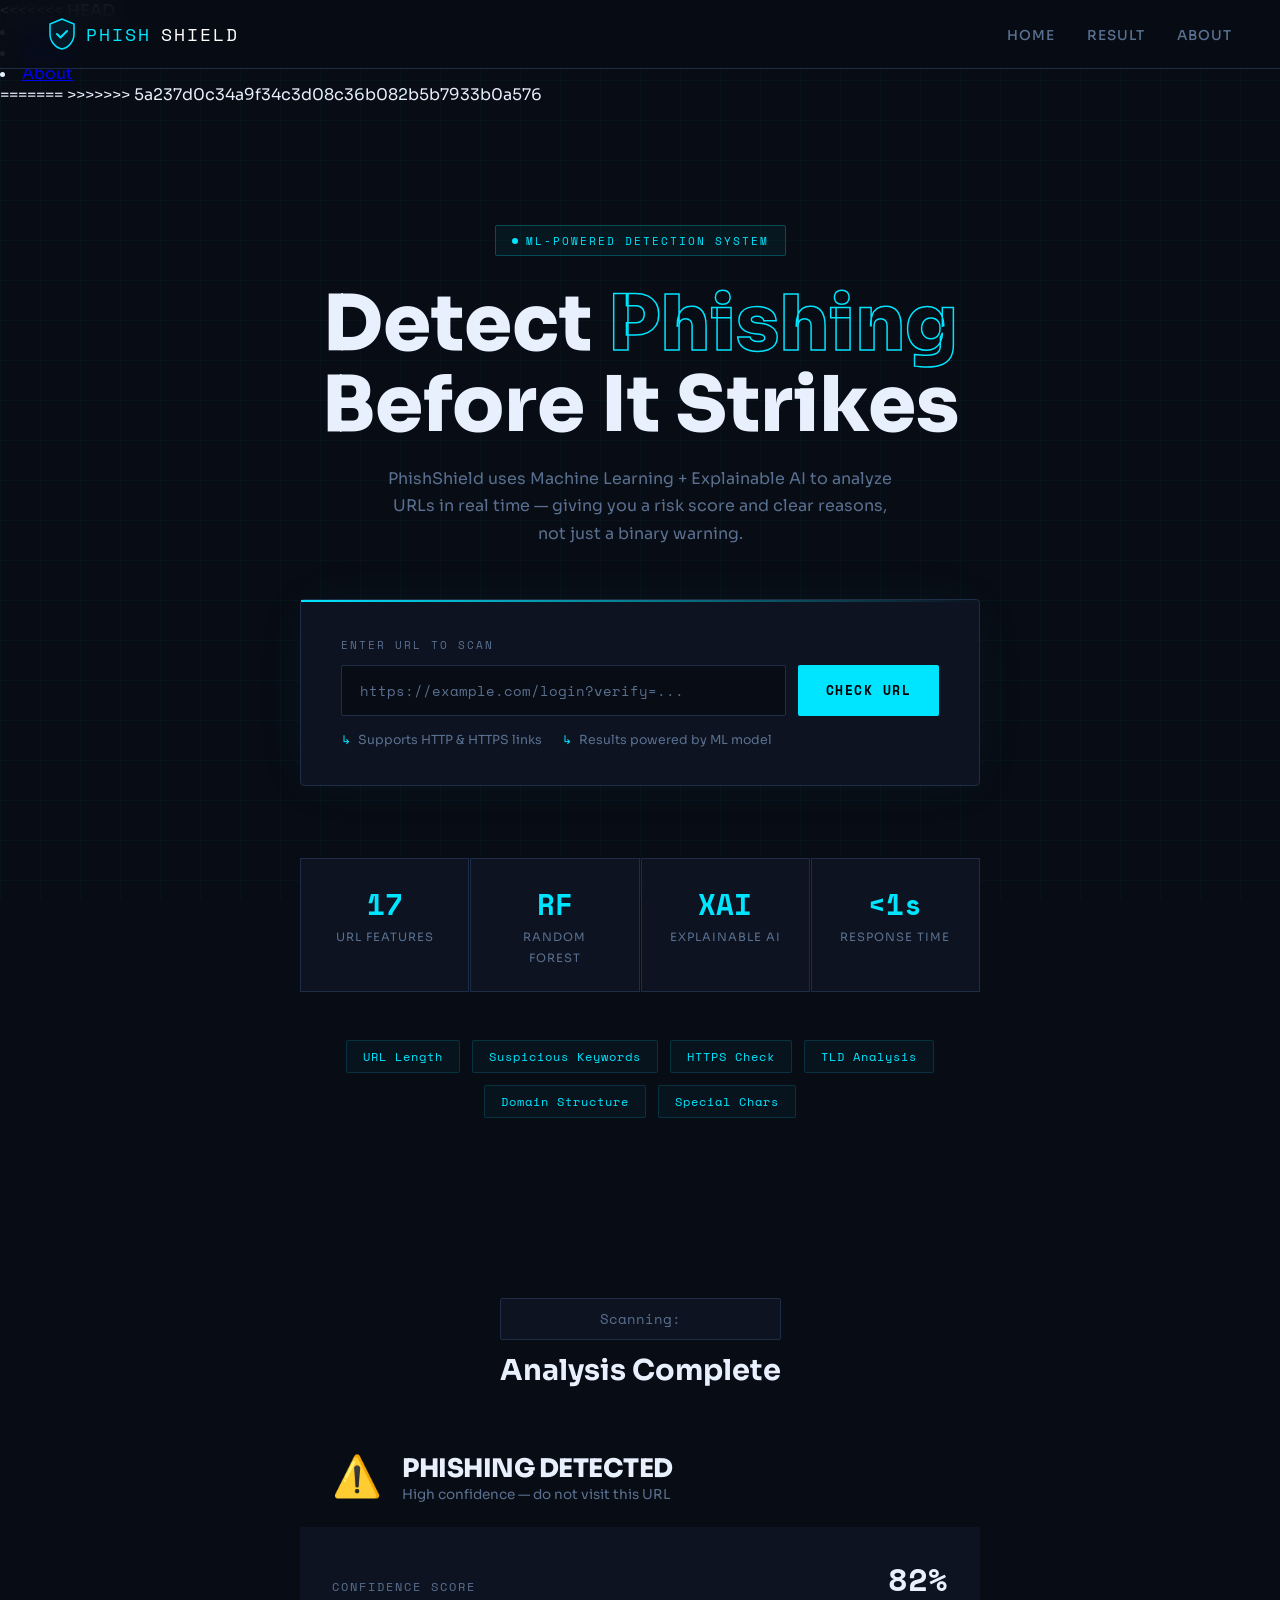
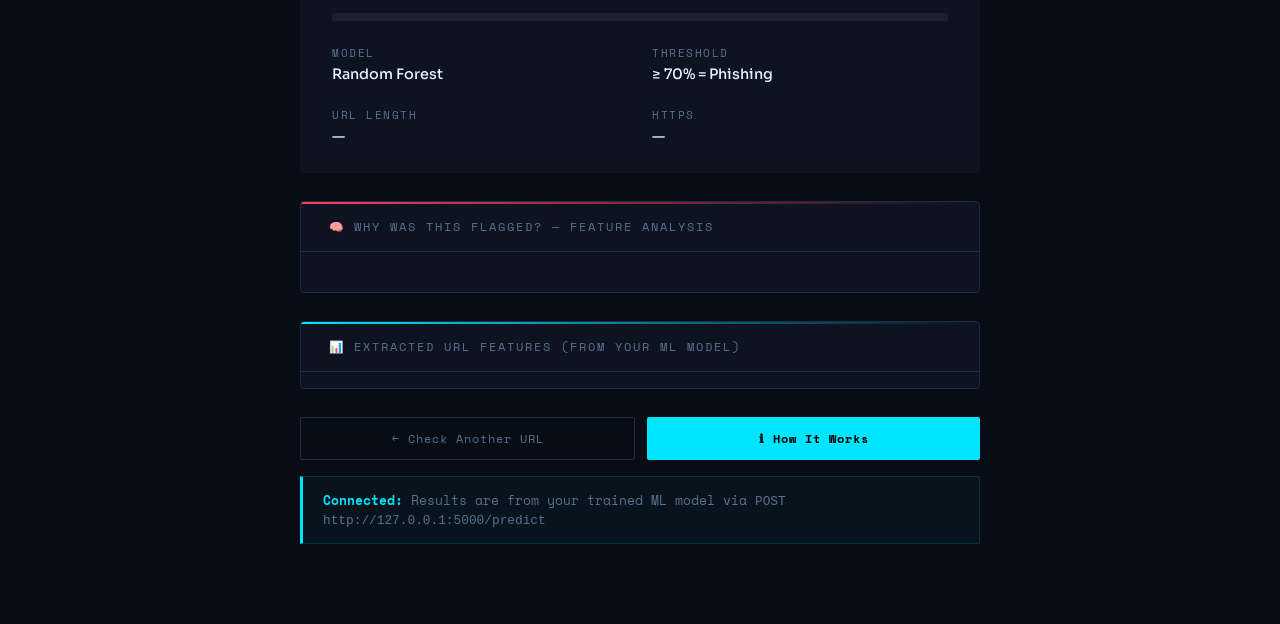
==== frontend/templates/index.html @ d09a1319 "Updated frontend integration (safe/suspicious/phishing)" ====
<!DOCTYPE html>
<html lang="en">
<head>
<meta charset="UTF-8">
<meta name="viewport" content="width=device-width, initial-scale=1.0">
<title>PhishShield — ML-Based Phishing Detection</title>
<link href="https://fonts.googleapis.com/css2?family=Space+Mono:wght@400;700&family=Sora:wght@300;400;500;600;700;800&display=swap" rel="stylesheet">
<style>
  :root {
    --bg: #080c14;
    --surface: #0d1320;
    --surface2: #121928;
    --border: #1e2d45;
    --accent: #00e5ff;
    --accent2: #ff3c5c;
    --warn: #ffb800;
    --safe: #00e676;
    --text: #e8f0fe;
    --muted: #5a7090;
    --mono: 'Space Mono', monospace;
    --sans: 'Sora', sans-serif;
  }

  * { margin: 0; padding: 0; box-sizing: border-box; }

  body {
    background: var(--bg);
    color: var(--text);
    font-family: var(--sans);
    min-height: 100vh;
    overflow-x: hidden;
  }

  body::before {
    content: '';
    position: fixed;
    inset: 0;
    background-image:
      linear-gradient(rgba(0,229,255,0.03) 1px, transparent 1px),
      linear-gradient(90deg, rgba(0,229,255,0.03) 1px, transparent 1px);
    background-size: 40px 40px;
    pointer-events: none;
    z-index: 0;
  }

  nav {
    position: fixed;
    top: 0; left: 0; right: 0;
    z-index: 100;
    display: flex;
    align-items: center;
    justify-content: space-between;
    padding: 18px 48px;
    background: rgba(8,12,20,0.85);
    backdrop-filter: blur(12px);
    border-bottom: 1px solid var(--border);
  }

  .logo {
    font-family: var(--mono);
    font-size: 1.1rem;
    color: var(--accent);
    letter-spacing: 2px;
    display: flex;
    align-items: center;
    gap: 10px;
    cursor: pointer;
  }

  .logo svg { width: 28px; height: 32px; }

  nav ul { display: flex; gap: 32px; list-style: none; }

  nav ul li a {
    color: var(--muted);
    text-decoration: none;
    font-size: 0.85rem;
    font-weight: 500;
    letter-spacing: 1px;
    text-transform: uppercase;
    transition: color 0.2s;
    cursor: pointer;
  }

  nav ul li a:hover, nav ul li a.active { color: var(--accent); }

  .page { display: none; position: relative; z-index: 1; }
  .page.active { display: block; }

  /* ══ HOME ══ */
  #home {
    min-height: 100vh;
    display: flex;
    flex-direction: column;
    align-items: center;
    justify-content: center;
    padding: 120px 24px 60px;
  }

  .hero-badge {
    display: inline-flex;
    align-items: center;
    gap: 8px;
    border: 1px solid rgba(0,229,255,0.25);
    background: rgba(0,229,255,0.05);
    color: var(--accent);
    font-family: var(--mono);
    font-size: 0.7rem;
    letter-spacing: 2px;
    padding: 6px 16px;
    border-radius: 2px;
    margin-bottom: 28px;
    animation: fadeUp 0.6s ease both;
  }

  .hero-badge::before {
    content: '';
    width: 6px; height: 6px;
    background: var(--accent);
    border-radius: 50%;
    animation: pulse 2s infinite;
  }

  @keyframes pulse {
    0%, 100% { opacity: 1; transform: scale(1); }
    50% { opacity: 0.4; transform: scale(0.7); }
  }

  h1 {
    font-size: clamp(2.8rem, 6vw, 5rem);
    font-weight: 800;
    line-height: 1.05;
    text-align: center;
    max-width: 780px;
    animation: fadeUp 0.6s 0.1s ease both;
  }

  h1 span {
    color: transparent;
    -webkit-text-stroke: 1.5px var(--accent);
  }

  .hero-sub {
    margin-top: 20px;
    color: var(--muted);
    font-size: 1rem;
    max-width: 520px;
    text-align: center;
    line-height: 1.7;
    animation: fadeUp 0.6s 0.2s ease both;
  }

  .input-card {
    margin-top: 52px;
    width: 100%;
    max-width: 680px;
    background: var(--surface);
    border: 1px solid var(--border);
    border-radius: 4px;
    padding: 36px 40px;
    position: relative;
    animation: fadeUp 0.6s 0.3s ease both;
    box-shadow: 0 0 60px rgba(0,229,255,0.04);
  }

  .input-card::before {
    content: '';
    position: absolute;
    top: 0; left: 0; right: 0;
    height: 2px;
    background: linear-gradient(90deg, var(--accent), transparent);
  }

  .input-label {
    font-family: var(--mono);
    font-size: 0.7rem;
    color: var(--muted);
    letter-spacing: 2px;
    text-transform: uppercase;
    margin-bottom: 12px;
    display: block;
  }

  .input-row { display: flex; gap: 12px; }

  .url-input {
    flex: 1;
    background: var(--bg);
    border: 1px solid var(--border);
    color: var(--text);
    font-family: var(--mono);
    font-size: 0.9rem;
    padding: 14px 18px;
    border-radius: 2px;
    outline: none;
    transition: border-color 0.2s, box-shadow 0.2s;
  }

  .url-input::placeholder { color: var(--muted); }
  .url-input:focus {
    border-color: var(--accent);
    box-shadow: 0 0 0 3px rgba(0,229,255,0.08);
  }

  .check-btn {
    background: var(--accent);
    color: #000;
    border: none;
    font-family: var(--mono);
    font-size: 0.8rem;
    font-weight: 700;
    letter-spacing: 1.5px;
    padding: 14px 28px;
    border-radius: 2px;
    cursor: pointer;
    transition: transform 0.15s, box-shadow 0.2s, background 0.2s;
    white-space: nowrap;
  }

  .check-btn:hover {
    background: #33eeff;
    box-shadow: 0 0 20px rgba(0,229,255,0.4);
    transform: translateY(-1px);
  }

  .check-btn:active { transform: translateY(0); }

  .input-hint {
    margin-top: 14px;
    font-size: 0.78rem;
    color: var(--muted);
    display: flex;
    gap: 20px;
  }

  .input-hint span::before {
    content: '↳ ';
    color: var(--accent);
    font-family: var(--mono);
  }

  /* error state */
  .error-box {
    display: none;
    margin-top: 14px;
    background: rgba(255,60,92,0.07);
    border: 1px solid rgba(255,60,92,0.3);
    border-left: 3px solid var(--accent2);
    padding: 12px 16px;
    font-size: 0.82rem;
    color: var(--accent2);
    font-family: var(--mono);
    border-radius: 0 2px 2px 0;
  }

  .error-box.show { display: block; }

  .stats-row {
    margin-top: 72px;
    display: flex;
    gap: 1px;
    width: 100%;
    max-width: 680px;
    animation: fadeUp 0.6s 0.4s ease both;
  }

  .stat {
    flex: 1;
    background: var(--surface);
    border: 1px solid var(--border);
    padding: 24px 28px;
    text-align: center;
  }

  .stat-num {
    font-family: var(--mono);
    font-size: 1.8rem;
    color: var(--accent);
    font-weight: 700;
    display: block;
  }

  .stat-label {
    font-size: 0.72rem;
    color: var(--muted);
    letter-spacing: 1px;
    text-transform: uppercase;
    margin-top: 4px;
  }

  .features-row {
    margin-top: 48px;
    display: flex;
    gap: 12px;
    flex-wrap: wrap;
    justify-content: center;
    max-width: 680px;
    animation: fadeUp 0.6s 0.5s ease both;
  }

  .feat-pill {
    background: rgba(0,229,255,0.04);
    border: 1px solid rgba(0,229,255,0.15);
    color: var(--accent);
    font-size: 0.75rem;
    font-family: var(--mono);
    padding: 7px 16px;
    border-radius: 2px;
    letter-spacing: 1px;
  }

  /* ══ RESULT ══ */
  #result {
    min-height: 100vh;
    padding: 120px 24px 80px;
    display: flex;
    flex-direction: column;
    align-items: center;
  }

  .result-header { text-align: center; margin-bottom: 40px; }

  .result-url-display {
    font-family: var(--mono);
    font-size: 0.85rem;
    color: var(--muted);
    background: var(--surface);
    border: 1px solid var(--border);
    padding: 10px 20px;
    border-radius: 2px;
    margin-bottom: 12px;
    word-break: break-all;
    max-width: 680px;
    text-align: center;
  }

  .result-url-display span { color: var(--accent); }
  .result-title { font-size: 1.8rem; font-weight: 700; margin-top: 8px; }

  .verdict-card {
    width: 100%;
    max-width: 680px;
    border-radius: 4px;
    overflow: hidden;
    margin-bottom: 28px;
    position: relative;
  }

  .verdict-card.phishing {
    border: 1px solid rgba(255,60,92,0.4);
    box-shadow: 0 0 40px rgba(255,60,92,0.08);
  }

  .verdict-card.safe {
    border: 1px solid rgba(0,230,118,0.4);
    box-shadow: 0 0 40px rgba(0,230,118,0.08);
  }

  .verdict-card.warning {
    border: 1px solid rgba(255,184,0,0.4);
    box-shadow: 0 0 40px rgba(255,184,0,0.08);
  }

  .verdict-banner {
    padding: 24px 32px;
    display: flex;
    align-items: center;
    gap: 20px;
  }

  .verdict-card.phishing .verdict-banner {
    background: rgba(255,60,92,0.08);
    border-bottom: 1px solid rgba(255,60,92,0.2);
  }

  .verdict-card.safe .verdict-banner {
    background: rgba(0,230,118,0.06);
    border-bottom: 1px solid rgba(0,230,118,0.2);
  }

  .verdict-card.warning .verdict-banner {
    background: rgba(255,184,0,0.06);
    border-bottom: 1px solid rgba(255,184,0,0.2);
  }

  .verdict-icon { font-size: 2.5rem; line-height: 1; }

  .verdict-label {
    font-size: 1.6rem;
    font-weight: 800;
    letter-spacing: -0.5px;
  }

  .verdict-card.phishing .verdict-label { color: var(--accent2); }
  .verdict-card.safe .verdict-label { color: var(--safe); }
  .verdict-card.warning .verdict-label { color: var(--warn); }

  .verdict-sub { font-size: 0.85rem; color: var(--muted); margin-top: 2px; }

  .verdict-body {
    background: var(--surface);
    padding: 28px 32px;
    display: grid;
    grid-template-columns: 1fr 1fr;
    gap: 24px;
  }

  .risk-section { grid-column: 1 / -1; }

  .risk-label-row {
    display: flex;
    justify-content: space-between;
    align-items: baseline;
    margin-bottom: 10px;
  }

  .risk-label {
    font-family: var(--mono);
    font-size: 0.72rem;
    color: var(--muted);
    letter-spacing: 2px;
    text-transform: uppercase;
  }

  .risk-pct {
    font-family: var(--mono);
    font-size: 2rem;
    font-weight: 700;
  }

  .risk-bar-track {
    height: 8px;
    background: rgba(255,255,255,0.06);
    border-radius: 2px;
    overflow: hidden;
  }

  .risk-bar-fill {
    height: 100%;
    border-radius: 2px;
    transition: width 1s cubic-bezier(0.4,0,0.2,1);
  }

  .risk-bar-fill.phishing-fill { background: linear-gradient(90deg, var(--warn), var(--accent2)); }
  .risk-bar-fill.safe-fill { background: linear-gradient(90deg, #00c853, var(--safe)); }
  .risk-bar-fill.warning-fill { background: linear-gradient(90deg, #e65100, var(--warn)); }

  .detail-key {
    font-family: var(--mono);
    font-size: 0.68rem;
    color: var(--muted);
    letter-spacing: 1.5px;
    text-transform: uppercase;
    margin-bottom: 4px;
  }

  .detail-val { font-size: 0.9rem; color: var(--text); font-weight: 500; }
  .detail-val.bad { color: var(--accent2); }
  .detail-val.ok { color: var(--safe); }
  .detail-val.warn { color: var(--warn); }

  /* reasons */
  .reasons-card {
    width: 100%;
    max-width: 680px;
    background: var(--surface);
    border: 1px solid var(--border);
    border-radius: 4px;
    overflow: hidden;
    margin-bottom: 28px;
    position: relative;
  }

  .reasons-card::before {
    content: '';
    position: absolute;
    top: 0; left: 0; right: 0;
    height: 2px;
    background: linear-gradient(90deg, var(--accent2), transparent);
  }

  .card-head {
    padding: 16px 28px;
    border-bottom: 1px solid var(--border);
    font-family: var(--mono);
    font-size: 0.72rem;
    color: var(--muted);
    letter-spacing: 2px;
    text-transform: uppercase;
  }

  .reasons-list {
    padding: 20px 28px;
    display: flex;
    flex-direction: column;
    gap: 12px;
    list-style: none;
  }

  .reason-item {
    display: flex;
    align-items: flex-start;
    gap: 12px;
    font-size: 0.88rem;
    color: var(--text);
    line-height: 1.5;
  }

  .reason-icon { font-size: 1rem; margin-top: 1px; flex-shrink: 0; }

  .reason-weight {
    margin-left: auto;
    font-family: var(--mono);
    font-size: 0.75rem;
    padding: 2px 8px;
    border-radius: 2px;
    white-space: nowrap;
    flex-shrink: 0;
  }

  .reason-weight.high { color: var(--accent2); background: rgba(255,60,92,0.08); border: 1px solid rgba(255,60,92,0.2); }
  .reason-weight.med  { color: var(--warn);    background: rgba(255,184,0,0.08);  border: 1px solid rgba(255,184,0,0.2); }
  .reason-weight.low  { color: var(--safe);    background: rgba(0,230,118,0.08);  border: 1px solid rgba(0,230,118,0.25); }

  /* feature scores */
  .features-card {
    width: 100%;
    max-width: 680px;
    background: var(--surface);
    border: 1px solid var(--border);
    border-radius: 4px;
    overflow: hidden;
    margin-bottom: 28px;
    position: relative;
  }

  .features-card::before {
    content: '';
    position: absolute;
    top: 0; left: 0; right: 0;
    height: 2px;
    background: linear-gradient(90deg, var(--accent), transparent);
  }

  .feature-rows { padding: 8px 0; }

  .feature-row {
    display: flex;
    align-items: center;
    padding: 12px 28px;
    gap: 16px;
    border-bottom: 1px solid rgba(30,45,69,0.5);
  }

  .feature-row:last-child { border-bottom: none; }

  .feature-name {
    font-family: var(--mono);
    font-size: 0.78rem;
    color: var(--muted);
    width: 210px;
    flex-shrink: 0;
  }

  .feature-bar-track {
    flex: 1;
    height: 6px;
    background: rgba(255,255,255,0.05);
    border-radius: 1px;
    overflow: hidden;
  }

  .feature-bar-fill {
    height: 100%;
    border-radius: 1px;
    transition: width 1.2s cubic-bezier(0.4,0,0.2,1);
  }

  .feature-bar-fill.danger  { background: var(--accent2); }
  .feature-bar-fill.warning { background: var(--warn); }
  .feature-bar-fill.normal  { background: var(--safe); }

  .feature-val {
    font-family: var(--mono);
    font-size: 0.75rem;
    width: 44px;
    text-align: right;
    flex-shrink: 0;
  }

  .feature-val.danger  { color: var(--accent2); }
  .feature-val.warning { color: var(--warn); }
  .feature-val.normal  { color: var(--safe); }

  .result-actions {
    display: flex;
    gap: 12px;
    width: 100%;
    max-width: 680px;
    margin-bottom: 16px;
  }

  .btn-outline {
    flex: 1;
    background: transparent;
    border: 1px solid var(--border);
    color: var(--muted);
    font-family: var(--mono);
    font-size: 0.75rem;
    letter-spacing: 1px;
    padding: 12px;
    border-radius: 2px;
    cursor: pointer;
    transition: border-color 0.2s, color 0.2s;
  }

  .btn-outline:hover { border-color: var(--accent); color: var(--accent); }

  .btn-primary {
    flex: 1;
    background: var(--accent);
    border: none;
    color: #000;
    font-family: var(--mono);
    font-size: 0.75rem;
    font-weight: 700;
    letter-spacing: 1px;
    padding: 12px;
    border-radius: 2px;
    cursor: pointer;
    transition: box-shadow 0.2s;
  }

  .btn-primary:hover { box-shadow: 0 0 20px rgba(0,229,255,0.3); }

  .api-note {
    width: 100%;
    max-width: 680px;
    background: rgba(0,229,255,0.04);
    border: 1px solid rgba(0,229,255,0.15);
    border-left: 3px solid var(--accent);
    padding: 14px 20px;
    font-size: 0.8rem;
    color: var(--muted);
    font-family: var(--mono);
    border-radius: 0 2px 2px 0;
  }

  .api-note strong { color: var(--accent); }

  /* ══ ABOUT ══ */
  #about {
    min-height: 100vh;
    padding: 120px 24px 80px;
    max-width: 780px;
    margin: 0 auto;
  }

  .about-section-tag {
    font-family: var(--mono);
    font-size: 0.7rem;
    color: var(--accent);
    letter-spacing: 3px;
    text-transform: uppercase;
    margin-bottom: 12px;
  }

  .about-h2 { font-size: 2.2rem; font-weight: 800; margin-bottom: 16px; line-height: 1.1; }

  .about-p { color: var(--muted); font-size: 0.95rem; line-height: 1.8; margin-bottom: 40px; }

  .about-divider { height: 1px; background: var(--border); margin: 48px 0; }

  .pipeline { display: flex; flex-direction: column; margin-bottom: 48px; }

  .pipe-step {
    display: flex;
    gap: 24px;
    align-items: flex-start;
    padding: 24px 0;
    border-bottom: 1px solid var(--border);
  }

  .pipe-step:last-child { border-bottom: none; }

  .pipe-num {
    font-family: var(--mono);
    font-size: 0.7rem;
    color: var(--accent);
    border: 1px solid rgba(0,229,255,0.25);
    width: 36px; height: 36px;
    display: flex; align-items: center; justify-content: center;
    border-radius: 2px;
    flex-shrink: 0;
    margin-top: 2px;
    background: rgba(0,229,255,0.04);
  }

  .pipe-title { font-weight: 600; font-size: 1rem; margin-bottom: 6px; }
  .pipe-desc { font-size: 0.85rem; color: var(--muted); line-height: 1.6; }

  .tech-grid {
    display: grid;
    grid-template-columns: repeat(3, 1fr);
    gap: 12px;
    margin-bottom: 48px;
  }

  .tech-item {
    background: var(--surface);
    border: 1px solid var(--border);
    padding: 18px 20px;
    border-radius: 2px;
    transition: border-color 0.2s;
  }

  .tech-item:hover { border-color: var(--accent); }
  .tech-item-label { font-family: var(--mono); font-size: 0.65rem; color: var(--muted); letter-spacing: 1.5px; text-transform: uppercase; margin-bottom: 4px; }
  .tech-item-val { font-size: 0.9rem; font-weight: 500; color: var(--text); }

  .team-grid { display: grid; grid-template-columns: repeat(3, 1fr); gap: 16px; }

  .team-card {
    background: var(--surface);
    border: 1px solid var(--border);
    padding: 20px;
    border-radius: 2px;
    position: relative;
    overflow: hidden;
  }

  .team-card::before {
    content: '';
    position: absolute;
    top: 0; left: 0; right: 0;
    height: 2px;
    background: var(--accent);
    transform: scaleX(0);
    transition: transform 0.3s;
  }

  .team-card:hover::before { transform: scaleX(1); }

  .team-avatar {
    width: 44px; height: 44px;
    background: linear-gradient(135deg, rgba(0,229,255,0.2), rgba(0,229,255,0.05));
    border: 1px solid rgba(0,229,255,0.2);
    border-radius: 2px;
    display: flex; align-items: center; justify-content: center;
    font-family: var(--mono);
    font-size: 0.9rem;
    color: var(--accent);
    font-weight: 700;
    margin-bottom: 14px;
  }

  .team-name { font-size: 0.9rem; font-weight: 600; margin-bottom: 4px; }
  .team-usn { font-family: var(--mono); font-size: 0.68rem; color: var(--muted); }

  .sdg-row { display: flex; gap: 10px; flex-wrap: wrap; margin-top: 12px; }

  .sdg-badge {
    font-family: var(--mono);
    font-size: 0.68rem;
    padding: 5px 12px;
    border-radius: 2px;
    letter-spacing: 1px;
    background: rgba(0,229,255,0.06);
    border: 1px solid rgba(0,229,255,0.18);
    color: var(--accent);
  }

  @keyframes fadeUp {
    from { opacity: 0; transform: translateY(18px); }
    to   { opacity: 1; transform: translateY(0); }
  }

  .spinner-overlay {
    display: none;
    position: fixed;
    inset: 0;
    background: rgba(8,12,20,0.85);
    z-index: 200;
    align-items: center;
    justify-content: center;
    flex-direction: column;
    gap: 20px;
    backdrop-filter: blur(4px);
  }

  .spinner-overlay.show { display: flex; }

  .spinner {
    width: 48px; height: 48px;
    border: 2px solid rgba(0,229,255,0.15);
    border-top-color: var(--accent);
    border-radius: 50%;
    animation: spin 0.8s linear infinite;
  }

  @keyframes spin { to { transform: rotate(360deg); } }

  .spinner-text {
    font-family: var(--mono);
    font-size: 0.8rem;
    color: var(--muted);
    letter-spacing: 2px;
    animation: blink 1.2s step-end infinite;
  }

  @keyframes blink { 0%, 100% { opacity: 1; } 50% { opacity: 0.3; } }

  @media (max-width: 640px) {
    nav { padding: 16px 20px; }
    nav ul { gap: 18px; }
    .input-card { padding: 24px 20px; }
    .input-row { flex-direction: column; }
    .verdict-body { grid-template-columns: 1fr; }
    .tech-grid { grid-template-columns: repeat(2, 1fr); }
    .team-grid { grid-template-columns: 1fr; }
    .result-actions { flex-direction: column; }
  }
  html {
  scroll-behavior: smooth;
}
</style>
</head>
<body>
<<<<<<< HEAD
<li><a href="#" onclick="showPage('home'); return false;" id="nav-home">Home</a></li>
<li><a href="#" onclick="showPage('result'); return false;" id="nav-result">Result</a></li>
<li><a href="#" onclick="showPage('about'); return false;" id="nav-about">About</a></li>
=======

>>>>>>> 5a237d0c34a9f34c3d08c36b082b5b7933b0a576
<nav>
  <div class="logo" onclick="showPage('home')">
    <svg viewBox="0 0 28 32" fill="none" xmlns="http://www.w3.org/2000/svg">
      <path d="M14 1L2 6V16C2 23.2 7.2 29.8 14 31C20.8 29.8 26 23.2 26 16V6L14 1Z" stroke="#00e5ff" stroke-width="1.5" fill="rgba(0,229,255,0.06)"/>
      <path d="M9 16L12.5 19.5L19 13" stroke="#00e5ff" stroke-width="2" stroke-linecap="round" stroke-linejoin="round"/>
    </svg>
    PHISH<span style="color:#fff">SHIELD</span>
  </div>
  <ul>
    <li><a href="#home">Home</a></li>
<li><a href="#result">Result</a></li>
<li><a href="#about">About</a></li>
  </ul>
</nav>

<div class="spinner-overlay" id="spinner">
  <div class="spinner"></div>
  <div class="spinner-text" id="spinnerText">ANALYZING URL...</div>
</div>

<!-- ══ HOME ══ -->
<section class="page active" id="home">
  <div class="hero-badge">ML-POWERED DETECTION SYSTEM</div>
  <h1>Detect <span>Phishing</span><br>Before It Strikes</h1>
  <p class="hero-sub">
    PhishShield uses Machine Learning + Explainable AI to analyze URLs in real time — giving you a risk score and clear reasons, not just a binary warning.
  </p>

  <div class="input-card">
    <span class="input-label">Enter URL to scan</span>
    <div class="input-row">
      <input
        class="url-input"
        type="text"
        id="urlInput"
        placeholder="https://example.com/login?verify=..."
        onkeydown="if(event.key==='Enter') checkURL()"
      />
      <button class="check-btn" onclick="checkURL()">CHECK URL</button>
    </div>
    <div class="input-hint">
      <span>Supports HTTP &amp; HTTPS links</span>
      <span>Results powered by ML model</span>
    </div>
    <div class="error-box" id="errorBox"></div>
  </div>

  <div class="stats-row">
    <div class="stat"><span class="stat-num">17</span><span class="stat-label">URL Features</span></div>
    <div class="stat"><span class="stat-num">RF</span><span class="stat-label">Random Forest</span></div>
    <div class="stat"><span class="stat-num">XAI</span><span class="stat-label">Explainable AI</span></div>
    <div class="stat"><span class="stat-num">&lt;1s</span><span class="stat-label">Response Time</span></div>
  </div>

  <div class="features-row">
    <span class="feat-pill">URL Length</span>
    <span class="feat-pill">Suspicious Keywords</span>
    <span class="feat-pill">HTTPS Check</span>
    <span class="feat-pill">TLD Analysis</span>
    <span class="feat-pill">Domain Structure</span>
    <span class="feat-pill">Special Chars</span>
  </div>
</section>

<!-- ══ RESULT ══ -->
<section class="page" id="result">
  <div class="result-header">
    <div class="result-url-display">
      Scanning: <span id="scannedUrl"></span>
    </div>
    <div class="result-title">Analysis Complete</div>
  </div>

  <div class="verdict-card" id="verdictCard">
    <div class="verdict-banner">
      <div class="verdict-icon" id="verdictIcon">⚠️</div>
      <div>
        <div class="verdict-label" id="verdictLabel">PHISHING DETECTED</div>
        <div class="verdict-sub" id="verdictSub">High confidence — do not visit this URL</div>
      </div>
    </div>
    <div class="verdict-body">
      <div class="risk-section">
        <div class="risk-label-row">
          <span class="risk-label">Confidence Score</span>
          <span class="risk-pct" id="riskPct">82%</span>
        </div>
        <div class="risk-bar-track">
          <div class="risk-bar-fill" id="riskBarFill" style="width:0%"></div>
        </div>
      </div>
      <div class="detail-item">
        <div class="detail-key">Model</div>
        <div class="detail-val">Random Forest</div>
      </div>
      <div class="detail-item">
        <div class="detail-key">Threshold</div>
        <div class="detail-val">≥ 70% = Phishing</div>
      </div>
      <div class="detail-item">
        <div class="detail-key">URL Length</div>
        <div class="detail-val" id="urlLen">—</div>
      </div>
      <div class="detail-item">
        <div class="detail-key">HTTPS</div>
        <div class="detail-val" id="httpsVal">—</div>
      </div>
    </div>
  </div>

  <div class="reasons-card">
    <div class="card-head">🧠 Why was this flagged? — Feature Analysis</div>
    <ul class="reasons-list" id="reasonsList"></ul>
  </div>

  <div class="features-card">
    <div class="card-head">📊 Extracted URL Features (from your ML model)</div>
    <div class="feature-rows" id="featureRows"></div>
  </div>

  <div class="result-actions">
    <button class="btn-outline" onclick="showPage('home')">← Check Another URL</button>
    <button class="btn-primary" onclick="showPage('about')">ℹ How It Works</button>
  </div>

  <div class="api-note">
    <strong>Connected:</strong> Results are from your trained ML model via
    <code>POST http://127.0.0.1:5000/predict</code>
  </div>
</section>

<!-- ══ ABOUT ══ -->
<section class="page" id="about">
  <div class="about-section-tag">// ABOUT THE PROJECT</div>
  <h2 class="about-h2">PhishShield</h2>
  <p class="about-p">
    PhishShield is a Machine Learning-based phishing detection and prevention system developed as a Major Project at BMS Institute of Technology and Management, Bengaluru. It combines advanced feature extraction, supervised ML models, and Explainable AI (XAI) to identify malicious URLs in real time — giving users clear, understandable reasons behind every decision.
  </p>
  <div class="sdg-row">
    <span class="sdg-badge">SDG 9 — Industry & Innovation</span>
    <span class="sdg-badge">SDG 16 — Peace & Justice</span>
    <span class="sdg-badge">SDG 4 — Quality Education</span>
  </div>

  <div class="about-divider"></div>

  <div class="about-section-tag">// HOW IT WORKS</div>
  <div class="pipeline">
    <div class="pipe-step"><div class="pipe-num">01</div><div><div class="pipe-title">Data Collection &amp; Preprocessing</div><div class="pipe-desc">URLs collected from PhishTank, OpenPhish, and Kaggle. Cleaned, normalized, and balanced using resampling techniques.</div></div></div>
    <div class="pipe-step"><div class="pipe-num">02</div><div><div class="pipe-title">Feature Extraction (17 Features)</div><div class="pipe-desc">URL length, dot/dash/slash counts, HTTPS status, @ symbol, digit count, suspicious keywords, risky TLDs, subdomain depth, domain digit presence, long URL flag.</div></div></div>
    <div class="pipe-step"><div class="pipe-num">03</div><div><div class="pipe-title">ML Classification — Random Forest</div><div class="pipe-desc">Model trained and saved as <code>url_model.pkl</code>. Loaded via joblib at runtime. Threshold set at 0.7 for phishing classification.</div></div></div>
    <div class="pipe-step"><div class="pipe-num">04</div><div><div class="pipe-title">Risk Score Computation</div><div class="pipe-desc">predict_proba() output converted to percentage. Below 70% → Safe. Above 70% → Phishing.</div></div></div>
    <div class="pipe-step"><div class="pipe-num">05</div><div><div class="pipe-title">Explainable Alerts</div><div class="pipe-desc">Feature values analyzed per URL and mapped to human-readable reasons shown in the Result page.</div></div></div>
    <div class="pipe-step"><div class="pipe-num">06</div><div><div class="pipe-title">Flask REST API</div><div class="pipe-desc">Frontend sends POST to <code>/predict</code> with the URL. Backend responds with <code>is_phishing</code> and <code>confidence</code> values.</div></div></div>
  </div>

  <div class="about-section-tag">// TECH STACK</div>
  <div class="tech-grid">
    <div class="tech-item"><div class="tech-item-label">Language</div><div class="tech-item-val">Python 3.x</div></div>
    <div class="tech-item"><div class="tech-item-label">ML Library</div><div class="tech-item-val">Scikit-learn</div></div>
    <div class="tech-item"><div class="tech-item-label">Model</div><div class="tech-item-val">Random Forest</div></div>
    <div class="tech-item"><div class="tech-item-label">Web Framework</div><div class="tech-item-val">Flask + CORS</div></div>
    <div class="tech-item"><div class="tech-item-label">Model Storage</div><div class="tech-item-val">joblib (.pkl)</div></div>
    <div class="tech-item"><div class="tech-item-label">Data Sources</div><div class="tech-item-val">PhishTank, Kaggle</div></div>
  </div>

  <div class="about-section-tag">// TEAM — BATCH 3</div>
  <div class="team-grid">
    <div class="team-card"><div class="team-avatar">DK</div><div class="team-name">D Nanditha Kale</div><div class="team-usn">1BY23CB012</div></div>
    <div class="team-card"><div class="team-avatar">SK</div><div class="team-name">Sneha Kumari</div><div class="team-usn">1BY23CB065</div></div>
    <div class="team-card"><div class="team-avatar">PM</div><div class="team-name">Priyanka S M</div><div class="team-usn">1BY24CB402</div></div>
  </div>

  <div class="about-divider"></div>
  <p style="font-size:0.8rem; color:var(--muted); font-family:var(--mono);">
    Guide: Prof. Harshitha B K &nbsp;|&nbsp; Subject: BCBP606 &nbsp;|&nbsp; BMSIT&amp;M, Bengaluru
  </p>
</section>

<script>
  // ── Page navigation ──
 function showPage(name) {
  // hide all pages
  document.querySelectorAll('.page').forEach(p => p.classList.remove('active'));

  // show selected page
  const page = document.getElementById(name);
  if (page) page.classList.add('active');

  // update nav highlight
  document.querySelectorAll('nav ul li a').forEach(a => a.classList.remove('active'));
  const navItem = document.getElementById('nav-' + name);
  if (navItem) navItem.classList.add('active');

  // 🔥 RESET SCROLL
  window.scrollTo({ top: 0, behavior: "smooth" });

  // 🔥 FORCE REPAINT (important)
  document.body.style.display = 'none';
  document.body.offsetHeight; // trigger reflow
  document.body.style.display = '';
}

  // ── Feature extractor (mirrors your shared/feature_extractor.py exactly) ──
  function extractFeatures(url) {
    const lower = url.toLowerCase();
    const suspiciousWords = ["login","secure","verify","account","bank","update","free","bonus","paypal","signin","confirm","security","alert"];
    const suspiciousTlds  = [".xyz",".tk",".ml",".ga",".cf",".gq",".top",".biz",".info"];

    let domain = '';
    try { domain = new URL(lower).hostname; } catch(e) { domain = lower.split('/')[0]; }

    const digitCount = (lower.match(/\d/g) || []).length;
    const hasSuspWord = suspiciousWords.some(w => lower.includes(w));
    const suspWordCount = suspiciousWords.filter(w => lower.includes(w)).length;
    const hasSuspTld = suspiciousTlds.some(t => lower.includes(t));
    const domainDots = (domain.match(/\./g) || []).length;

    return {
      url_length:          lower.length,
      dot_count:           (lower.match(/\./g) || []).length,
      dash_count:          (lower.match(/-/g) || []).length,
      slash_count:         (lower.match(/\//g) || []).length,
      equals_count:        (lower.match(/=/g) || []).length,
      has_https:           lower.startsWith("https") ? 1 : 0,
      has_http_only:       (lower.startsWith("http") && !lower.startsWith("https")) ? 1 : 0,
      has_at_symbol:       lower.includes('@') ? 1 : 0,
      digit_count:         digitCount,
      has_suspicious_word: hasSuspWord ? 1 : 0,
      suspicious_word_count: suspWordCount,
      has_suspicious_tld:  hasSuspTld ? 1 : 0,
      deep_subdomain:      domainDots > 2 ? 1 : 0,
      has_dash_in_domain:  domain.includes('-') ? 1 : 0,
      domain_has_digits:   /\d/.test(domain) ? 1 : 0,
      domain_length:       domain.length,
      is_long_url:         lower.length > 60 ? 1 : 0,
    };
  }

  // ── Build human-readable reasons from features ──
  function buildReasons(features, url, isPhishing) {
    const reasons = [];

    if (isPhishing) {
      if (features.has_suspicious_word) {
        const words = ["login","secure","verify","account","bank","update","free","bonus","paypal","signin","confirm","security","alert"];
        const found = words.filter(w => url.toLowerCase().includes(w));
        reasons.push({ icon:'🔴', text: `Suspicious keyword(s) detected in URL: <code>${found.join(', ')}</code>`, weight:'high' });
      }
      if (features.has_suspicious_tld) {
        const tlds = [".xyz",".tk",".ml",".ga",".cf",".gq",".top",".biz",".info"];
        const found = tlds.filter(t => url.toLowerCase().includes(t));
        reasons.push({ icon:'🔴', text: `High-risk free TLD detected: <code>${found.join(', ')}</code> — commonly used in phishing`, weight:'high' });
      }
      if (features.has_dash_in_domain)  reasons.push({ icon:'🟡', text: 'Hyphen in domain name — often used to mimic legitimate brands (e.g. paypal-login.com)', weight:'med' });
      if (features.is_long_url)          reasons.push({ icon:'🟡', text: `URL length is ${features.url_length} characters — unusually long URLs are a common phishing indicator`, weight:'med' });
      if (features.has_http_only)        reasons.push({ icon:'🟡', text: 'No HTTPS — connection is not encrypted, typical of malicious pages', weight:'med' });
      if (features.has_at_symbol)        reasons.push({ icon:'🔴', text: 'Contains @ symbol — used to trick browsers into ignoring the real domain', weight:'high' });
      if (features.deep_subdomain)       reasons.push({ icon:'🟡', text: 'Deep subdomain structure detected — phishing sites hide behind multiple subdomains', weight:'med' });
      if (features.domain_has_digits)    reasons.push({ icon:'🟡', text: 'Domain contains digits — legitimate brands rarely use numbers in their domain name', weight:'med' });
      if (features.suspicious_word_count > 1) reasons.push({ icon:'🔴', text: `Multiple suspicious keywords (${features.suspicious_word_count}) found — high probability of social engineering attempt`, weight:'high' });
    } else {
      reasons.push({ icon:'🟢', text: 'No suspicious keywords detected in URL structure', weight:'low' });
      if (features.has_https) reasons.push({ icon:'🟢', text: 'HTTPS present — connection appears encrypted and secure', weight:'low' });
      if (!features.has_suspicious_tld) reasons.push({ icon:'🟢', text: 'TLD appears legitimate — not associated with known free/risky domains', weight:'low' });
      if (!features.is_long_url) reasons.push({ icon:'🟢', text: `URL length is ${features.url_length} characters — within normal range`, weight:'low' });
    }

    if (reasons.length === 0) {
      reasons.push({ icon: isPhishing ? '🔴' : '🟢', text: isPhishing ? 'ML model flagged this URL based on combined feature pattern analysis' : 'URL passed all feature checks — classified as legitimate', weight: isPhishing ? 'high' : 'low' });
    }

    return reasons;
  }

  // ── Build feature bar rows ──
  function buildFeatureBars(features) {
    // Max normalisation values for bar display
    const maxVals = {
      url_length: 150, dot_count: 8, dash_count: 6, slash_count: 10,
      equals_count: 5, digit_count: 20, suspicious_word_count: 5,
      domain_length: 50
    };

    const rows = [
      { name: 'url_length',           label: 'url_length',            val: features.url_length,           max: maxVals.url_length },
      { name: 'has_https',            label: 'has_https',             val: features.has_https,             max: 1 },
      { name: 'has_http_only',        label: 'has_http_only',         val: features.has_http_only,         max: 1 },
      { name: 'has_suspicious_word',  label: 'has_suspicious_word',   val: features.has_suspicious_word,   max: 1 },
      { name: 'suspicious_word_count',label: 'suspicious_word_count', val: features.suspicious_word_count, max: maxVals.suspicious_word_count },
      { name: 'has_suspicious_tld',   label: 'has_suspicious_tld',    val: features.has_suspicious_tld,    max: 1 },
      { name: 'has_dash_in_domain',   label: 'has_dash_in_domain',    val: features.has_dash_in_domain,    max: 1 },
      { name: 'deep_subdomain',       label: 'deep_subdomain',        val: features.deep_subdomain,        max: 1 },
      { name: 'is_long_url',          label: 'is_long_url',           val: features.is_long_url,           max: 1 },
      { name: 'has_at_symbol',        label: 'has_at_symbol',         val: features.has_at_symbol,         max: 1 },
      { name: 'domain_has_digits',    label: 'domain_has_digits',     val: features.domain_has_digits,     max: 1 },
      { name: 'digit_count',          label: 'digit_count',           val: features.digit_count,           max: maxVals.digit_count },
      { name: 'dash_count',           label: 'dash_count',            val: features.dash_count,            max: maxVals.dash_count },
      { name: 'dot_count',            label: 'dot_count',             val: features.dot_count,             max: maxVals.dot_count },
      { name: 'slash_count',          label: 'slash_count',           val: features.slash_count,           max: maxVals.slash_count },
      { name: 'domain_length',        label: 'domain_length',         val: features.domain_length,         max: maxVals.domain_length },
      { name: 'equals_count',         label: 'equals_count',          val: features.equals_count,          max: maxVals.equals_count },
    ];

    // Risky features get red bars
    const dangerFeatures = ['has_suspicious_word','has_suspicious_tld','has_http_only','has_at_symbol','deep_subdomain','has_dash_in_domain','domain_has_digits','is_long_url','suspicious_word_count'];
    const warnFeatures   = ['url_length','dash_count','digit_count','equals_count','dot_count'];

    return rows.map(r => {
      const pct = Math.min(100, Math.round((r.val / r.max) * 100));
      const isDanger = dangerFeatures.includes(r.name) && r.val > 0;
      const isWarn   = warnFeatures.includes(r.name) && pct > 40;
      const cls = isDanger ? 'danger' : isWarn ? 'warning' : 'normal';
      const displayVal = r.max === 1 ? (r.val ? 'YES' : 'NO') : r.val;
      return `
        <div class="feature-row">
          <span class="feature-name">${r.label}</span>
          <div class="feature-bar-track">
            <div class="feature-bar-fill ${cls}" style="width:${pct}%"></div>
          </div>
          <span class="feature-val ${cls}">${displayVal}</span>
        </div>`;
    }).join('');
  }

  // ── Main checkURL — calls real Flask backend ──
  async function checkURL() {
  const input = document.getElementById("urlInput").value;

  if (!input) {
    alert("Please enter a URL");
    return;
  }

  try {
    // 🔥 call backend
    const response = await fetch("http://127.0.0.1:5000/predict", {
      method: "POST",
      headers: {
        "Content-Type": "application/json"
      },
      body: JSON.stringify({ url: input })
    });

    if (!response.ok) {
      throw new Error("Server error");
    }

    const data = await response.json();

    console.log("API response:", data); // debug

    const isPhishing = data.is_phishing;
    const confidence = data.confidence;

    const score = Math.round(confidence * 100);

    // 🔥 render real result
    renderResult(input, isPhishing, score, confidence);

  } catch (error) {
    console.error("Error:", error);

    alert("⚠ Cannot connect to backend. Make sure Flask is running.");
  }
}

  // ── Render result page with real data ──
  function renderResult(url, isPhishing, score, confidence) {
    // Extract features client-side (mirrors feature_extractor.py) for display
    const features = extractFeatures(url);

    // ── Scanned URL display ──
    document.getElementById('scannedUrl').textContent = url;

    // ── URL detail fields ──
    const urlLenEl  = document.getElementById('urlLen');
    const httpsEl   = document.getElementById('httpsVal');
    urlLenEl.textContent  = url.length + ' chars';
    urlLenEl.className    = 'detail-val ' + (url.length > 60 ? 'warn' : 'ok');
    httpsEl.textContent   = features.has_https ? 'Yes ✓' : 'No ✗';
    httpsEl.className     = 'detail-val ' + (features.has_https ? 'ok' : 'bad');

    // ── Verdict card ──
    const card   = document.getElementById('verdictCard');
    const icon   = document.getElementById('verdictIcon');
    const label  = document.getElementById('verdictLabel');
    const sub    = document.getElementById('verdictSub');
    const pct    = document.getElementById('riskPct');
    const fill   = document.getElementById('riskBarFill');

    // Determine risk tier
    let tier, cardClass, fillClass;
    if (isPhishing && score >= 85) {
      tier = 'HIGH RISK'; cardClass = 'phishing'; fillClass = 'phishing-fill';
    } else if (isPhishing) {
      tier = 'MEDIUM RISK'; cardClass = 'warning'; fillClass = 'warning-fill';
    } else {
      tier = 'LOW RISK'; cardClass = 'safe'; fillClass = 'safe-fill';
    }

    card.className  = 'verdict-card ' + cardClass;
    pct.style.color = cardClass === 'phishing' ? 'var(--accent2)' : cardClass === 'warning' ? 'var(--warn)' : 'var(--safe)';

    if (isPhishing) {
      icon.textContent  = score >= 85 ? '🚨' : '⚠️';
      label.textContent = score >= 85 ? 'PHISHING DETECTED' : 'SUSPICIOUS URL';
      sub.textContent   = score >= 85
        ? 'High confidence — do not visit this URL'
        : 'Moderate risk — proceed with extreme caution';
    } else {
      icon.textContent  = '✅';
      label.textContent = 'SAFE URL';
      sub.textContent   = 'Low risk — this URL appears legitimate';
    }

    pct.textContent = score + '%';

    // Animate bar after small delay
    setTimeout(() => {
      fill.className    = 'risk-bar-fill ' + fillClass;
      fill.style.width  = score + '%';
    }, 100);

    // ── Reasons list ──
    const reasons = buildReasons(features, url, isPhishing);
    document.getElementById('reasonsList').innerHTML = reasons.map(r =>
      `<li class="reason-item">
        <span class="reason-icon">${r.icon}</span>
        <span>${r.text}</span>
        <span class="reason-weight ${r.weight}">${r.weight.toUpperCase()}</span>
      </li>`
    ).join('');

    // ── Feature bars ──
    document.getElementById('featureRows').innerHTML = buildFeatureBars(features);

    showPage('result');
  }

<<<<<<< HEAD
=======
  // Page navigation
  function showPage(name) {
    document.querySelectorAll('.page').forEach(p => p.classList.remove('active'));
    document.querySelectorAll('nav ul li a').forEach(a => a.classList.remove('active'));
    document.getElementById(name).classList.add('active');
    document.getElementById('nav-' + name).classList.add('active');
    window.scrollTo(0, 0);
  }
>>>>>>> 5a237d0c34a9f34c3d08c36b082b5b7933b0a576
</script>
</body>
</html>
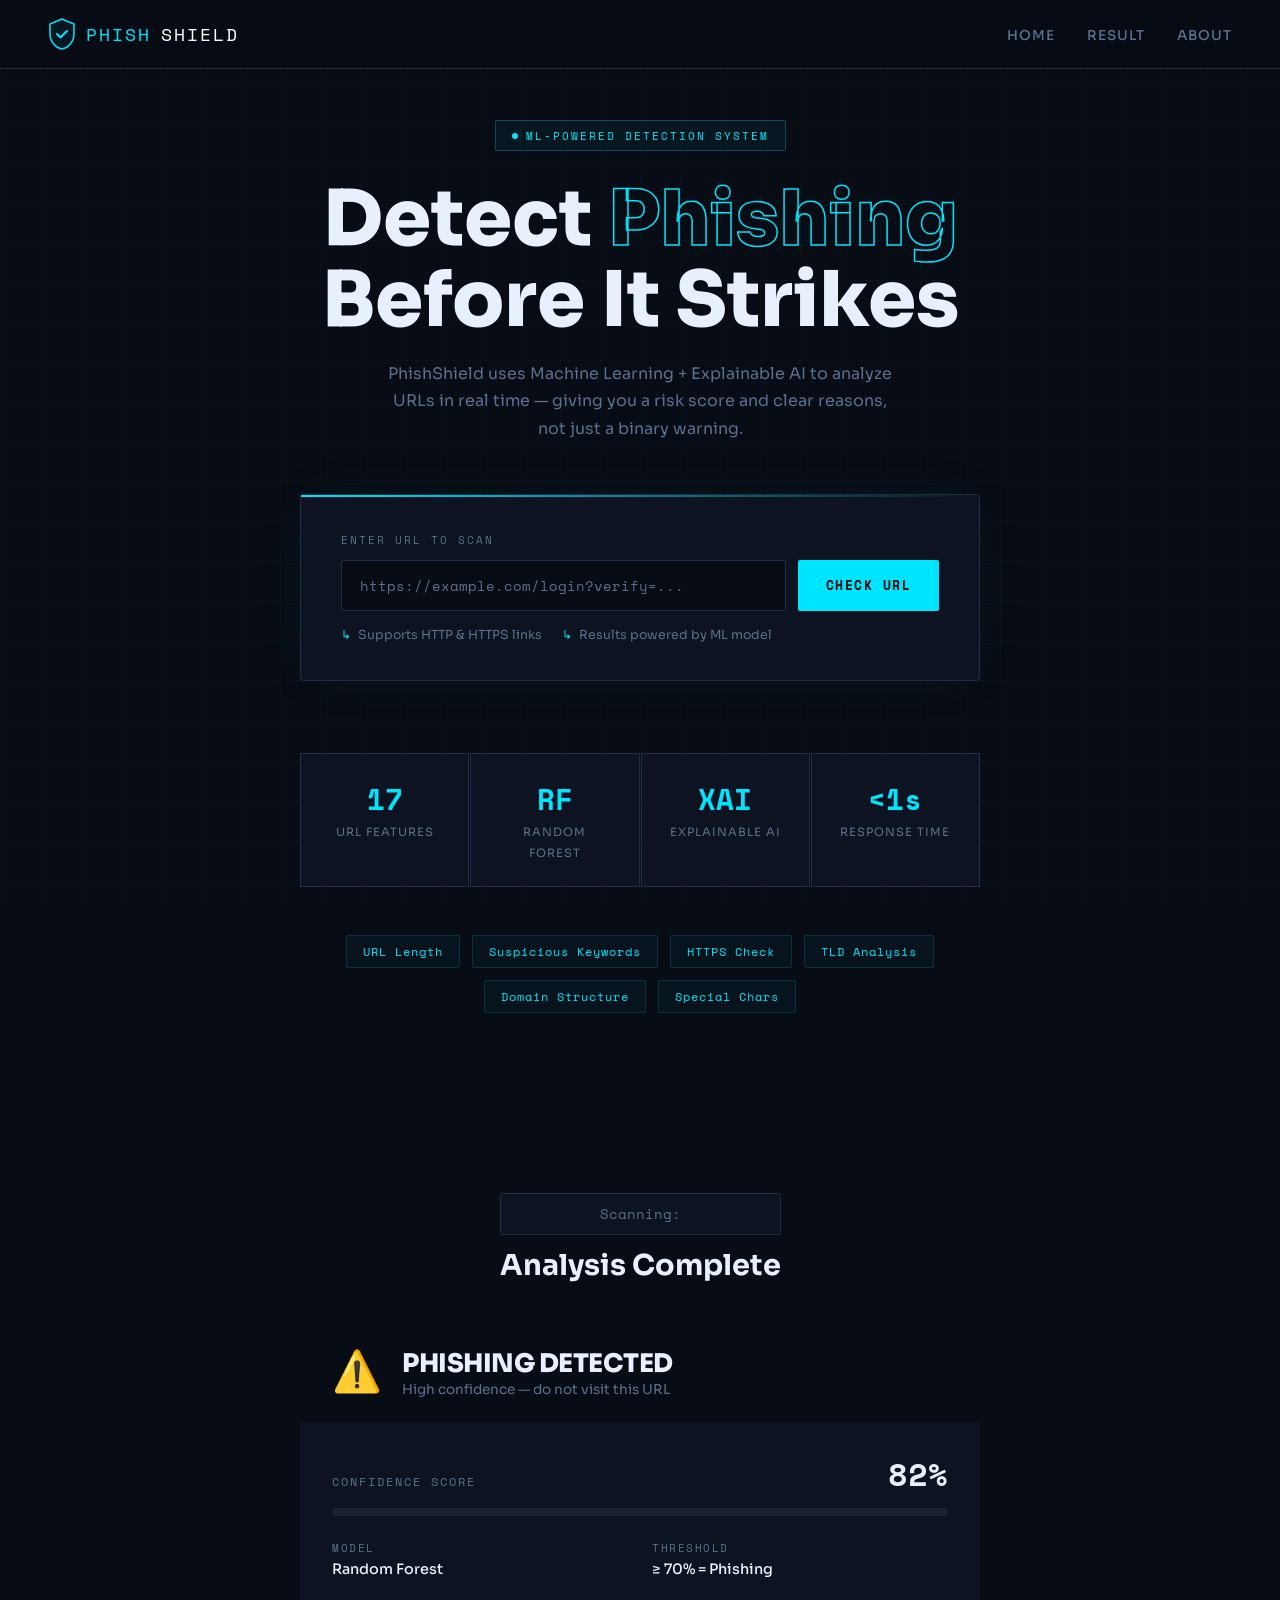
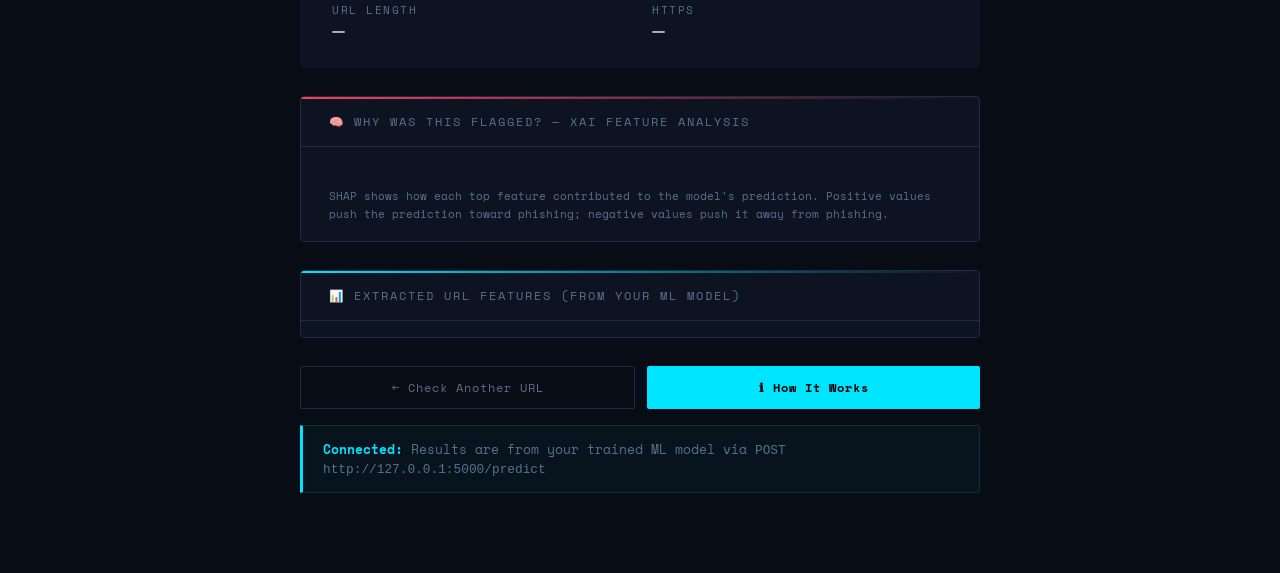
==== commit a4416b16: "Update index.html" ====
--- a/frontend/templates/index.html
+++ b/frontend/templates/index.html
@@ -522,6 +522,47 @@
   .reason-weight.med  { color: var(--warn);    background: rgba(255,184,0,0.08);  border: 1px solid rgba(255,184,0,0.2); }
   .reason-weight.low  { color: var(--safe);    background: rgba(0,230,118,0.08);  border: 1px solid rgba(0,230,118,0.25); }
 
+  /* XAI contribution display */
+  .reason-item.xai-positive {
+    border-left: 2px solid var(--accent2);
+    padding-left: 10px;
+  }
+
+  .reason-item.xai-negative {
+    border-left: 2px solid var(--safe);
+    padding-left: 10px;
+  }
+
+  .xai-impact {
+    margin-left: auto;
+    font-family: var(--mono);
+    font-size: 0.72rem;
+    padding: 2px 8px;
+    border-radius: 2px;
+    white-space: nowrap;
+    flex-shrink: 0;
+  }
+
+  .xai-impact.positive {
+    color: var(--accent2);
+    background: rgba(255,60,92,0.08);
+    border: 1px solid rgba(255,60,92,0.2);
+  }
+
+  .xai-impact.negative {
+    color: var(--safe);
+    background: rgba(0,230,118,0.08);
+    border: 1px solid rgba(0,230,118,0.25);
+  }
+
+  .xai-note {
+    padding: 0 28px 18px;
+    color: var(--muted);
+    font-family: var(--mono);
+    font-size: 0.7rem;
+    line-height: 1.6;
+  }
+
   /* feature scores */
   .features-card {
     width: 100%;
@@ -826,13 +867,6 @@
 </style>
 </head>
 <body>
-<<<<<<< HEAD
-<li><a href="#" onclick="showPage('home'); return false;" id="nav-home">Home</a></li>
-<li><a href="#" onclick="showPage('result'); return false;" id="nav-result">Result</a></li>
-<li><a href="#" onclick="showPage('about'); return false;" id="nav-about">About</a></li>
-=======
-
->>>>>>> 5a237d0c34a9f34c3d08c36b082b5b7933b0a576
 <nav>
   <div class="logo" onclick="showPage('home')">
     <svg viewBox="0 0 28 32" fill="none" xmlns="http://www.w3.org/2000/svg">
@@ -842,9 +876,9 @@
     PHISH<span style="color:#fff">SHIELD</span>
   </div>
   <ul>
-    <li><a href="#home">Home</a></li>
-<li><a href="#result">Result</a></li>
-<li><a href="#about">About</a></li>
+    <li><a href="#home" onclick="showPage('home'); return false;" id="nav-home">Home</a></li>
+<li><a href="#result" onclick="showPage('result'); return false;" id="nav-result">Result</a></li>
+<li><a href="#about" onclick="showPage('about'); return false;" id="nav-about">About</a></li>
   </ul>
 </nav>
 
@@ -944,8 +978,12 @@
   </div>
 
   <div class="reasons-card">
-    <div class="card-head">🧠 Why was this flagged? — Feature Analysis</div>
+    <div class="card-head">🧠 Why was this flagged? — XAI Feature Analysis</div>
     <ul class="reasons-list" id="reasonsList"></ul>
+    <div class="xai-note">
+      SHAP shows how each top feature contributed to the model's prediction.
+      Positive values push the prediction toward phishing; negative values push it away from phishing.
+    </div>
   </div>
 
   <div class="features-card">
@@ -1187,11 +1225,12 @@
 
     const isPhishing = data.is_phishing;
     const confidence = data.confidence;
+    const explanation = Array.isArray(data.explanation) ? data.explanation : [];
 
     const score = Math.round(confidence * 100);
 
-    // 🔥 render real result
-    renderResult(input, isPhishing, score, confidence);
+    // 🔥 render real result + XAI explanation
+    renderResult(input, isPhishing, score, confidence, explanation);
 
   } catch (error) {
     console.error("Error:", error);
@@ -1201,7 +1240,7 @@
 }
 
   // ── Render result page with real data ──
-  function renderResult(url, isPhishing, score, confidence) {
+  function renderResult(url, isPhishing, score, confidence, explanation) {
     // Extract features client-side (mirrors feature_extractor.py) for display
     const features = extractFeatures(url);
 
@@ -1257,33 +1296,45 @@
       fill.style.width  = score + '%';
     }, 100);
 
-    // ── Reasons list ──
-    const reasons = buildReasons(features, url, isPhishing);
-    document.getElementById('reasonsList').innerHTML = reasons.map(r =>
-      `<li class="reason-item">
-        <span class="reason-icon">${r.icon}</span>
-        <span>${r.text}</span>
-        <span class="reason-weight ${r.weight}">${r.weight.toUpperCase()}</span>
-      </li>`
-    ).join('');
+    // ── XAI explanation list ──
+    // Prefer the SHAP explanation returned by the Flask backend.
+    // Keep the old client-side explanation as a fallback if XAI data is unavailable.
+    if (Array.isArray(explanation) && explanation.length > 0) {
+      document.getElementById('reasonsList').innerHTML = explanation.map(item => {
+        const shapValue = Number(item.impact) || 0;
+        const positive = shapValue >= 0;
+        const direction = positive ? 'TOWARD PHISHING' : 'AWAY FROM PHISHING';
+        const icon = positive ? '🔴' : '🟢';
+        const impactClass = positive ? 'positive' : 'negative';
+        const itemClass = positive ? 'xai-positive' : 'xai-negative';
+
+        return `
+          <li class="reason-item ${itemClass}">
+            <span class="reason-icon">${icon}</span>
+            <span>
+              <strong>${item.feature}</strong> — ${item.reason}
+            </span>
+            <span class="xai-impact ${impactClass}">
+              ${direction} ${shapValue >= 0 ? '+' : ''}${shapValue.toFixed(4)}
+            </span>
+          </li>`;
+      }).join('');
+    } else {
+      const reasons = buildReasons(features, url, isPhishing);
+      document.getElementById('reasonsList').innerHTML = reasons.map(r =>
+        `<li class="reason-item">
+          <span class="reason-icon">${r.icon}</span>
+          <span>${r.text}</span>
+          <span class="reason-weight ${r.weight}">${r.weight.toUpperCase()}</span>
+        </li>`
+      ).join('');
+    }
 
     // ── Feature bars ──
     document.getElementById('featureRows').innerHTML = buildFeatureBars(features);
 
     showPage('result');
   }
-
-<<<<<<< HEAD
-=======
-  // Page navigation
-  function showPage(name) {
-    document.querySelectorAll('.page').forEach(p => p.classList.remove('active'));
-    document.querySelectorAll('nav ul li a').forEach(a => a.classList.remove('active'));
-    document.getElementById(name).classList.add('active');
-    document.getElementById('nav-' + name).classList.add('active');
-    window.scrollTo(0, 0);
-  }
->>>>>>> 5a237d0c34a9f34c3d08c36b082b5b7933b0a576
 </script>
 </body>
-</html>+</html>
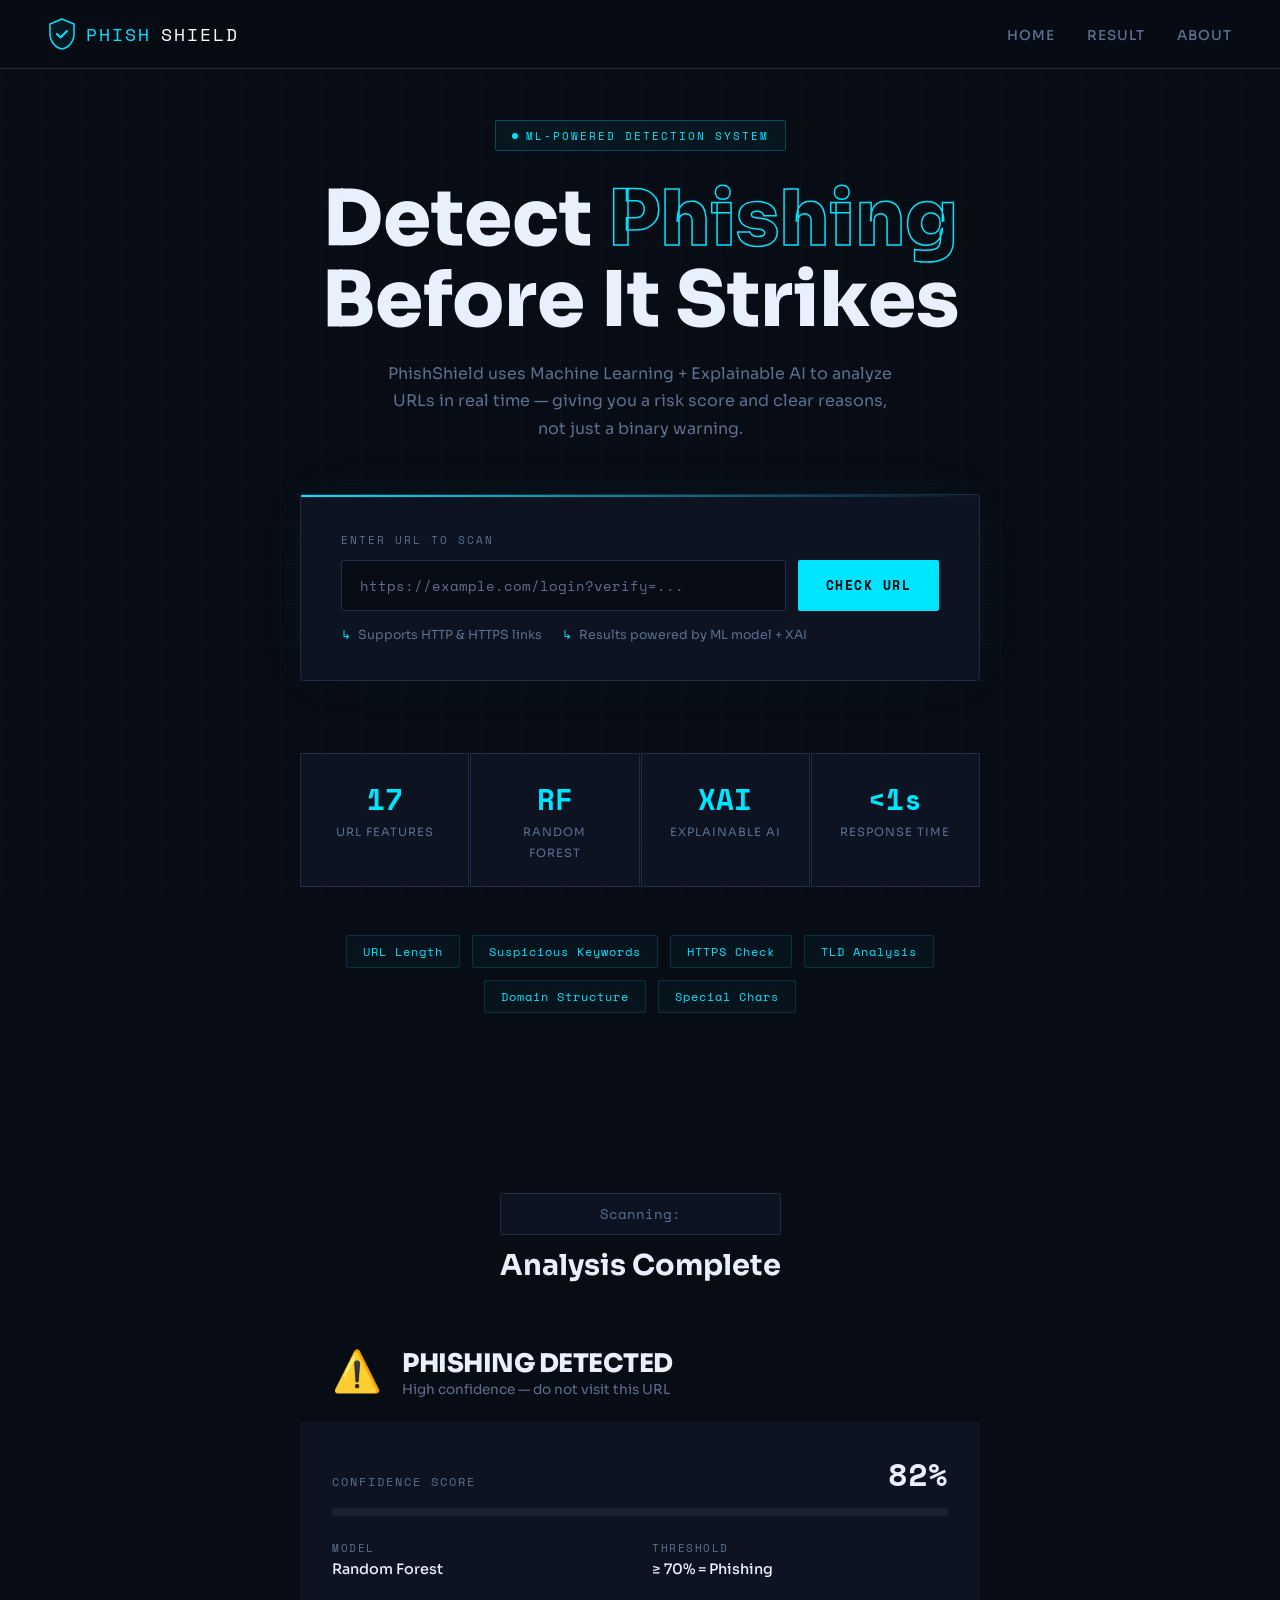
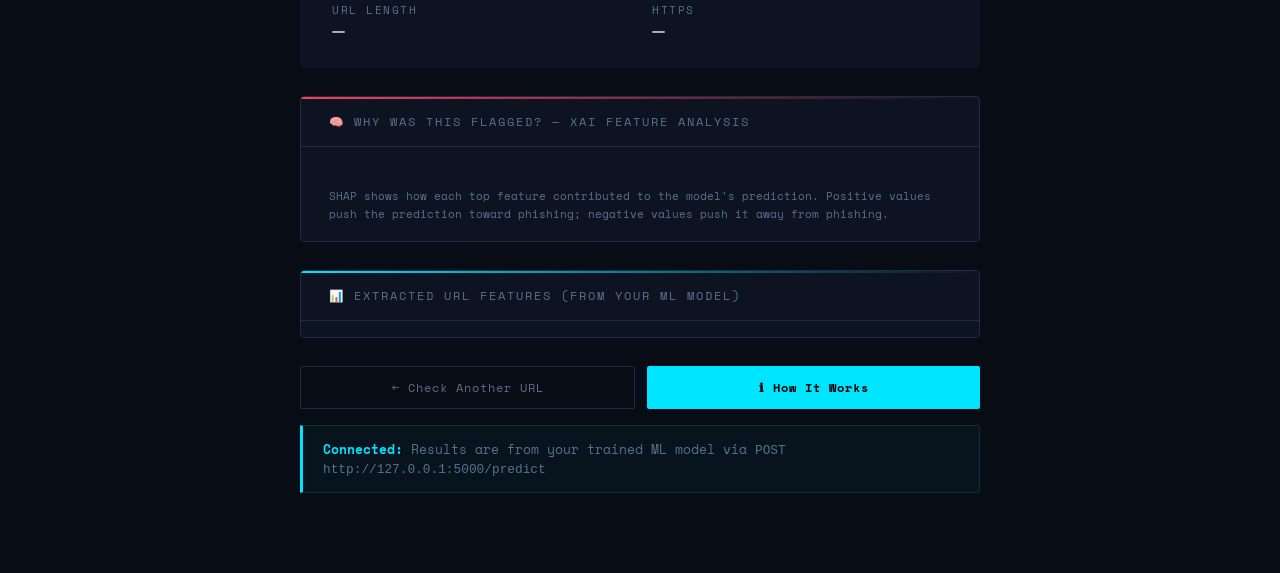
==== commit 7ab3bcce: "Update index.html" ====
--- a/frontend/templates/index.html
+++ b/frontend/templates/index.html
@@ -86,6 +86,7 @@
 
   .page { display: none; position: relative; z-index: 1; }
   .page.active { display: block; }
+  #home.page.active { display: flex; }
 
   /* ══ HOME ══ */
   #home {
@@ -905,11 +906,11 @@
         placeholder="https://example.com/login?verify=..."
         onkeydown="if(event.key==='Enter') checkURL()"
       />
-      <button class="check-btn" onclick="checkURL()">CHECK URL</button>
+      <button type="button" class="check-btn" onclick="checkURL()">CHECK URL</button>
     </div>
     <div class="input-hint">
       <span>Supports HTTP &amp; HTTPS links</span>
-      <span>Results powered by ML model</span>
+      <span>Results powered by ML model + XAI</span>
     </div>
     <div class="error-box" id="errorBox"></div>
   </div>
@@ -1200,14 +1201,21 @@
   async function checkURL() {
   const input = document.getElementById("urlInput").value;
 
-  if (!input) {
-    alert("Please enter a URL");
+  if (!input.trim()) {
+    const errorBox = document.getElementById("errorBox");
+    errorBox.textContent = "Please enter a URL.";
+    errorBox.classList.add("show");
     return;
   }
+
+  document.getElementById("errorBox").classList.remove("show");
 
   try {
     // 🔥 call backend
-    const response = await fetch("http://127.0.0.1:5000/predict", {
+    const API_BASE = window.location.protocol === "file:"
+      ? "http://127.0.0.1:5000"
+      : "";
+    const response = await fetch(API_BASE + "/predict", {
       method: "POST",
       headers: {
         "Content-Type": "application/json"
@@ -1216,8 +1224,12 @@
     });
 
     if (!response.ok) {
-      throw new Error("Server error");
-    }
+      let message = "Backend returned an error.";
+      try {
+        const errorData = await response.json();
+        if (errorData.error) message = errorData.error;
+      } catch (_) {}
+      throw new Error(message);
 
     const data = await response.json();
 
@@ -1234,8 +1246,11 @@
 
   } catch (error) {
     console.error("Error:", error);
-
-    alert("⚠ Cannot connect to backend. Make sure Flask is running.");
+    const errorBox = document.getElementById("errorBox");
+    errorBox.textContent =
+      "⚠ " + (error.message || "Cannot connect to backend.") +
+      " Make sure Flask is running at http://127.0.0.1:5000.";
+    errorBox.classList.add("show");
   }
 }
 
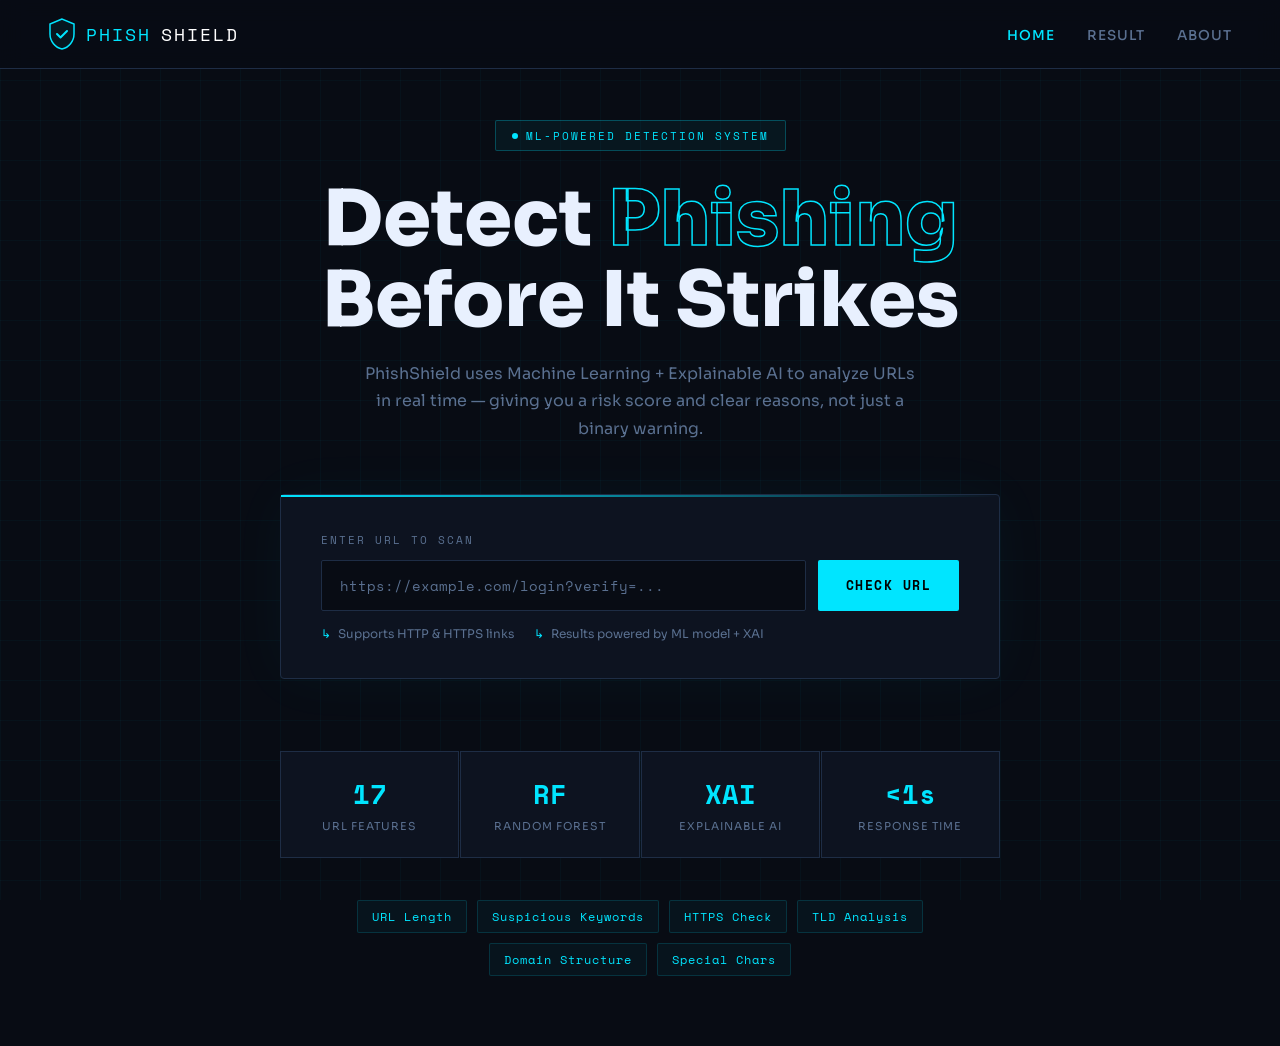
==== commit ddb48f3e: "Update print statement from 'Hello' to 'Goodbye'" ====
--- a/frontend/templates/index.html
+++ b/frontend/templates/index.html
@@ -6,880 +6,131 @@
 <title>PhishShield — ML-Based Phishing Detection</title>
 <link href="https://fonts.googleapis.com/css2?family=Space+Mono:wght@400;700&family=Sora:wght@300;400;500;600;700;800&display=swap" rel="stylesheet">
 <style>
-  :root {
-    --bg: #080c14;
-    --surface: #0d1320;
-    --surface2: #121928;
-    --border: #1e2d45;
-    --accent: #00e5ff;
-    --accent2: #ff3c5c;
-    --warn: #ffb800;
-    --safe: #00e676;
-    --text: #e8f0fe;
-    --muted: #5a7090;
-    --mono: 'Space Mono', monospace;
-    --sans: 'Sora', sans-serif;
-  }
-
-  * { margin: 0; padding: 0; box-sizing: border-box; }
-
-  body {
-    background: var(--bg);
-    color: var(--text);
-    font-family: var(--sans);
-    min-height: 100vh;
-    overflow-x: hidden;
-  }
-
-  body::before {
-    content: '';
-    position: fixed;
-    inset: 0;
-    background-image:
-      linear-gradient(rgba(0,229,255,0.03) 1px, transparent 1px),
-      linear-gradient(90deg, rgba(0,229,255,0.03) 1px, transparent 1px);
-    background-size: 40px 40px;
-    pointer-events: none;
-    z-index: 0;
-  }
-
-  nav {
-    position: fixed;
-    top: 0; left: 0; right: 0;
-    z-index: 100;
-    display: flex;
-    align-items: center;
-    justify-content: space-between;
-    padding: 18px 48px;
-    background: rgba(8,12,20,0.85);
-    backdrop-filter: blur(12px);
-    border-bottom: 1px solid var(--border);
-  }
-
-  .logo {
-    font-family: var(--mono);
-    font-size: 1.1rem;
-    color: var(--accent);
-    letter-spacing: 2px;
-    display: flex;
-    align-items: center;
-    gap: 10px;
-    cursor: pointer;
-  }
-
-  .logo svg { width: 28px; height: 32px; }
-
-  nav ul { display: flex; gap: 32px; list-style: none; }
-
-  nav ul li a {
-    color: var(--muted);
-    text-decoration: none;
-    font-size: 0.85rem;
-    font-weight: 500;
-    letter-spacing: 1px;
-    text-transform: uppercase;
-    transition: color 0.2s;
-    cursor: pointer;
-  }
-
-  nav ul li a:hover, nav ul li a.active { color: var(--accent); }
-
-  .page { display: none; position: relative; z-index: 1; }
-  .page.active { display: block; }
-  #home.page.active { display: flex; }
-
-  /* ══ HOME ══ */
-  #home {
-    min-height: 100vh;
-    display: flex;
-    flex-direction: column;
-    align-items: center;
-    justify-content: center;
-    padding: 120px 24px 60px;
-  }
-
-  .hero-badge {
-    display: inline-flex;
-    align-items: center;
-    gap: 8px;
-    border: 1px solid rgba(0,229,255,0.25);
-    background: rgba(0,229,255,0.05);
-    color: var(--accent);
-    font-family: var(--mono);
-    font-size: 0.7rem;
-    letter-spacing: 2px;
-    padding: 6px 16px;
-    border-radius: 2px;
-    margin-bottom: 28px;
-    animation: fadeUp 0.6s ease both;
-  }
-
-  .hero-badge::before {
-    content: '';
-    width: 6px; height: 6px;
-    background: var(--accent);
-    border-radius: 50%;
-    animation: pulse 2s infinite;
-  }
-
-  @keyframes pulse {
-    0%, 100% { opacity: 1; transform: scale(1); }
-    50% { opacity: 0.4; transform: scale(0.7); }
-  }
-
-  h1 {
-    font-size: clamp(2.8rem, 6vw, 5rem);
-    font-weight: 800;
-    line-height: 1.05;
-    text-align: center;
-    max-width: 780px;
-    animation: fadeUp 0.6s 0.1s ease both;
-  }
-
-  h1 span {
-    color: transparent;
-    -webkit-text-stroke: 1.5px var(--accent);
-  }
-
-  .hero-sub {
-    margin-top: 20px;
-    color: var(--muted);
-    font-size: 1rem;
-    max-width: 520px;
-    text-align: center;
-    line-height: 1.7;
-    animation: fadeUp 0.6s 0.2s ease both;
-  }
-
-  .input-card {
-    margin-top: 52px;
-    width: 100%;
-    max-width: 680px;
-    background: var(--surface);
-    border: 1px solid var(--border);
-    border-radius: 4px;
-    padding: 36px 40px;
-    position: relative;
-    animation: fadeUp 0.6s 0.3s ease both;
-    box-shadow: 0 0 60px rgba(0,229,255,0.04);
-  }
-
-  .input-card::before {
-    content: '';
-    position: absolute;
-    top: 0; left: 0; right: 0;
-    height: 2px;
-    background: linear-gradient(90deg, var(--accent), transparent);
-  }
-
-  .input-label {
-    font-family: var(--mono);
-    font-size: 0.7rem;
-    color: var(--muted);
-    letter-spacing: 2px;
-    text-transform: uppercase;
-    margin-bottom: 12px;
-    display: block;
-  }
-
-  .input-row { display: flex; gap: 12px; }
-
-  .url-input {
-    flex: 1;
-    background: var(--bg);
-    border: 1px solid var(--border);
-    color: var(--text);
-    font-family: var(--mono);
-    font-size: 0.9rem;
-    padding: 14px 18px;
-    border-radius: 2px;
-    outline: none;
-    transition: border-color 0.2s, box-shadow 0.2s;
-  }
-
-  .url-input::placeholder { color: var(--muted); }
-  .url-input:focus {
-    border-color: var(--accent);
-    box-shadow: 0 0 0 3px rgba(0,229,255,0.08);
-  }
-
-  .check-btn {
-    background: var(--accent);
-    color: #000;
-    border: none;
-    font-family: var(--mono);
-    font-size: 0.8rem;
-    font-weight: 700;
-    letter-spacing: 1.5px;
-    padding: 14px 28px;
-    border-radius: 2px;
-    cursor: pointer;
-    transition: transform 0.15s, box-shadow 0.2s, background 0.2s;
-    white-space: nowrap;
-  }
-
-  .check-btn:hover {
-    background: #33eeff;
-    box-shadow: 0 0 20px rgba(0,229,255,0.4);
-    transform: translateY(-1px);
-  }
-
-  .check-btn:active { transform: translateY(0); }
-
-  .input-hint {
-    margin-top: 14px;
-    font-size: 0.78rem;
-    color: var(--muted);
-    display: flex;
-    gap: 20px;
-  }
-
-  .input-hint span::before {
-    content: '↳ ';
-    color: var(--accent);
-    font-family: var(--mono);
-  }
-
-  /* error state */
-  .error-box {
-    display: none;
-    margin-top: 14px;
-    background: rgba(255,60,92,0.07);
-    border: 1px solid rgba(255,60,92,0.3);
-    border-left: 3px solid var(--accent2);
-    padding: 12px 16px;
-    font-size: 0.82rem;
-    color: var(--accent2);
-    font-family: var(--mono);
-    border-radius: 0 2px 2px 0;
-  }
-
-  .error-box.show { display: block; }
-
-  .stats-row {
-    margin-top: 72px;
-    display: flex;
-    gap: 1px;
-    width: 100%;
-    max-width: 680px;
-    animation: fadeUp 0.6s 0.4s ease both;
-  }
-
-  .stat {
-    flex: 1;
-    background: var(--surface);
-    border: 1px solid var(--border);
-    padding: 24px 28px;
-    text-align: center;
-  }
-
-  .stat-num {
-    font-family: var(--mono);
-    font-size: 1.8rem;
-    color: var(--accent);
-    font-weight: 700;
-    display: block;
-  }
-
-  .stat-label {
-    font-size: 0.72rem;
-    color: var(--muted);
-    letter-spacing: 1px;
-    text-transform: uppercase;
-    margin-top: 4px;
-  }
-
-  .features-row {
-    margin-top: 48px;
-    display: flex;
-    gap: 12px;
-    flex-wrap: wrap;
-    justify-content: center;
-    max-width: 680px;
-    animation: fadeUp 0.6s 0.5s ease both;
-  }
-
-  .feat-pill {
-    background: rgba(0,229,255,0.04);
-    border: 1px solid rgba(0,229,255,0.15);
-    color: var(--accent);
-    font-size: 0.75rem;
-    font-family: var(--mono);
-    padding: 7px 16px;
-    border-radius: 2px;
-    letter-spacing: 1px;
-  }
-
-  /* ══ RESULT ══ */
-  #result {
-    min-height: 100vh;
-    padding: 120px 24px 80px;
-    display: flex;
-    flex-direction: column;
-    align-items: center;
-  }
-
-  .result-header { text-align: center; margin-bottom: 40px; }
-
-  .result-url-display {
-    font-family: var(--mono);
-    font-size: 0.85rem;
-    color: var(--muted);
-    background: var(--surface);
-    border: 1px solid var(--border);
-    padding: 10px 20px;
-    border-radius: 2px;
-    margin-bottom: 12px;
-    word-break: break-all;
-    max-width: 680px;
-    text-align: center;
-  }
-
-  .result-url-display span { color: var(--accent); }
-  .result-title { font-size: 1.8rem; font-weight: 700; margin-top: 8px; }
-
-  .verdict-card {
-    width: 100%;
-    max-width: 680px;
-    border-radius: 4px;
-    overflow: hidden;
-    margin-bottom: 28px;
-    position: relative;
-  }
-
-  .verdict-card.phishing {
-    border: 1px solid rgba(255,60,92,0.4);
-    box-shadow: 0 0 40px rgba(255,60,92,0.08);
-  }
-
-  .verdict-card.safe {
-    border: 1px solid rgba(0,230,118,0.4);
-    box-shadow: 0 0 40px rgba(0,230,118,0.08);
-  }
-
-  .verdict-card.warning {
-    border: 1px solid rgba(255,184,0,0.4);
-    box-shadow: 0 0 40px rgba(255,184,0,0.08);
-  }
-
-  .verdict-banner {
-    padding: 24px 32px;
-    display: flex;
-    align-items: center;
-    gap: 20px;
-  }
-
-  .verdict-card.phishing .verdict-banner {
-    background: rgba(255,60,92,0.08);
-    border-bottom: 1px solid rgba(255,60,92,0.2);
-  }
-
-  .verdict-card.safe .verdict-banner {
-    background: rgba(0,230,118,0.06);
-    border-bottom: 1px solid rgba(0,230,118,0.2);
-  }
-
-  .verdict-card.warning .verdict-banner {
-    background: rgba(255,184,0,0.06);
-    border-bottom: 1px solid rgba(255,184,0,0.2);
-  }
-
-  .verdict-icon { font-size: 2.5rem; line-height: 1; }
-
-  .verdict-label {
-    font-size: 1.6rem;
-    font-weight: 800;
-    letter-spacing: -0.5px;
-  }
-
-  .verdict-card.phishing .verdict-label { color: var(--accent2); }
-  .verdict-card.safe .verdict-label { color: var(--safe); }
-  .verdict-card.warning .verdict-label { color: var(--warn); }
-
-  .verdict-sub { font-size: 0.85rem; color: var(--muted); margin-top: 2px; }
-
-  .verdict-body {
-    background: var(--surface);
-    padding: 28px 32px;
-    display: grid;
-    grid-template-columns: 1fr 1fr;
-    gap: 24px;
-  }
-
-  .risk-section { grid-column: 1 / -1; }
-
-  .risk-label-row {
-    display: flex;
-    justify-content: space-between;
-    align-items: baseline;
-    margin-bottom: 10px;
-  }
-
-  .risk-label {
-    font-family: var(--mono);
-    font-size: 0.72rem;
-    color: var(--muted);
-    letter-spacing: 2px;
-    text-transform: uppercase;
-  }
-
-  .risk-pct {
-    font-family: var(--mono);
-    font-size: 2rem;
-    font-weight: 700;
-  }
-
-  .risk-bar-track {
-    height: 8px;
-    background: rgba(255,255,255,0.06);
-    border-radius: 2px;
-    overflow: hidden;
-  }
-
-  .risk-bar-fill {
-    height: 100%;
-    border-radius: 2px;
-    transition: width 1s cubic-bezier(0.4,0,0.2,1);
-  }
-
-  .risk-bar-fill.phishing-fill { background: linear-gradient(90deg, var(--warn), var(--accent2)); }
-  .risk-bar-fill.safe-fill { background: linear-gradient(90deg, #00c853, var(--safe)); }
-  .risk-bar-fill.warning-fill { background: linear-gradient(90deg, #e65100, var(--warn)); }
-
-  .detail-key {
-    font-family: var(--mono);
-    font-size: 0.68rem;
-    color: var(--muted);
-    letter-spacing: 1.5px;
-    text-transform: uppercase;
-    margin-bottom: 4px;
-  }
-
-  .detail-val { font-size: 0.9rem; color: var(--text); font-weight: 500; }
-  .detail-val.bad { color: var(--accent2); }
-  .detail-val.ok { color: var(--safe); }
-  .detail-val.warn { color: var(--warn); }
-
-  /* reasons */
-  .reasons-card {
-    width: 100%;
-    max-width: 680px;
-    background: var(--surface);
-    border: 1px solid var(--border);
-    border-radius: 4px;
-    overflow: hidden;
-    margin-bottom: 28px;
-    position: relative;
-  }
-
-  .reasons-card::before {
-    content: '';
-    position: absolute;
-    top: 0; left: 0; right: 0;
-    height: 2px;
-    background: linear-gradient(90deg, var(--accent2), transparent);
-  }
-
-  .card-head {
-    padding: 16px 28px;
-    border-bottom: 1px solid var(--border);
-    font-family: var(--mono);
-    font-size: 0.72rem;
-    color: var(--muted);
-    letter-spacing: 2px;
-    text-transform: uppercase;
-  }
-
-  .reasons-list {
-    padding: 20px 28px;
-    display: flex;
-    flex-direction: column;
-    gap: 12px;
-    list-style: none;
-  }
-
-  .reason-item {
-    display: flex;
-    align-items: flex-start;
-    gap: 12px;
-    font-size: 0.88rem;
-    color: var(--text);
-    line-height: 1.5;
-  }
-
-  .reason-icon { font-size: 1rem; margin-top: 1px; flex-shrink: 0; }
-
-  .reason-weight {
-    margin-left: auto;
-    font-family: var(--mono);
-    font-size: 0.75rem;
-    padding: 2px 8px;
-    border-radius: 2px;
-    white-space: nowrap;
-    flex-shrink: 0;
-  }
-
-  .reason-weight.high { color: var(--accent2); background: rgba(255,60,92,0.08); border: 1px solid rgba(255,60,92,0.2); }
-  .reason-weight.med  { color: var(--warn);    background: rgba(255,184,0,0.08);  border: 1px solid rgba(255,184,0,0.2); }
-  .reason-weight.low  { color: var(--safe);    background: rgba(0,230,118,0.08);  border: 1px solid rgba(0,230,118,0.25); }
-
-  /* XAI contribution display */
-  .reason-item.xai-positive {
-    border-left: 2px solid var(--accent2);
-    padding-left: 10px;
-  }
-
-  .reason-item.xai-negative {
-    border-left: 2px solid var(--safe);
-    padding-left: 10px;
-  }
-
-  .xai-impact {
-    margin-left: auto;
-    font-family: var(--mono);
-    font-size: 0.72rem;
-    padding: 2px 8px;
-    border-radius: 2px;
-    white-space: nowrap;
-    flex-shrink: 0;
-  }
-
-  .xai-impact.positive {
-    color: var(--accent2);
-    background: rgba(255,60,92,0.08);
-    border: 1px solid rgba(255,60,92,0.2);
-  }
-
-  .xai-impact.negative {
-    color: var(--safe);
-    background: rgba(0,230,118,0.08);
-    border: 1px solid rgba(0,230,118,0.25);
-  }
-
-  .xai-note {
-    padding: 0 28px 18px;
-    color: var(--muted);
-    font-family: var(--mono);
-    font-size: 0.7rem;
-    line-height: 1.6;
-  }
-
-  /* feature scores */
-  .features-card {
-    width: 100%;
-    max-width: 680px;
-    background: var(--surface);
-    border: 1px solid var(--border);
-    border-radius: 4px;
-    overflow: hidden;
-    margin-bottom: 28px;
-    position: relative;
-  }
-
-  .features-card::before {
-    content: '';
-    position: absolute;
-    top: 0; left: 0; right: 0;
-    height: 2px;
-    background: linear-gradient(90deg, var(--accent), transparent);
-  }
-
-  .feature-rows { padding: 8px 0; }
-
-  .feature-row {
-    display: flex;
-    align-items: center;
-    padding: 12px 28px;
-    gap: 16px;
-    border-bottom: 1px solid rgba(30,45,69,0.5);
-  }
-
-  .feature-row:last-child { border-bottom: none; }
-
-  .feature-name {
-    font-family: var(--mono);
-    font-size: 0.78rem;
-    color: var(--muted);
-    width: 210px;
-    flex-shrink: 0;
-  }
-
-  .feature-bar-track {
-    flex: 1;
-    height: 6px;
-    background: rgba(255,255,255,0.05);
-    border-radius: 1px;
-    overflow: hidden;
-  }
-
-  .feature-bar-fill {
-    height: 100%;
-    border-radius: 1px;
-    transition: width 1.2s cubic-bezier(0.4,0,0.2,1);
-  }
-
-  .feature-bar-fill.danger  { background: var(--accent2); }
-  .feature-bar-fill.warning { background: var(--warn); }
-  .feature-bar-fill.normal  { background: var(--safe); }
-
-  .feature-val {
-    font-family: var(--mono);
-    font-size: 0.75rem;
-    width: 44px;
-    text-align: right;
-    flex-shrink: 0;
-  }
-
-  .feature-val.danger  { color: var(--accent2); }
-  .feature-val.warning { color: var(--warn); }
-  .feature-val.normal  { color: var(--safe); }
-
-  .result-actions {
-    display: flex;
-    gap: 12px;
-    width: 100%;
-    max-width: 680px;
-    margin-bottom: 16px;
-  }
-
-  .btn-outline {
-    flex: 1;
-    background: transparent;
-    border: 1px solid var(--border);
-    color: var(--muted);
-    font-family: var(--mono);
-    font-size: 0.75rem;
-    letter-spacing: 1px;
-    padding: 12px;
-    border-radius: 2px;
-    cursor: pointer;
-    transition: border-color 0.2s, color 0.2s;
-  }
-
-  .btn-outline:hover { border-color: var(--accent); color: var(--accent); }
-
-  .btn-primary {
-    flex: 1;
-    background: var(--accent);
-    border: none;
-    color: #000;
-    font-family: var(--mono);
-    font-size: 0.75rem;
-    font-weight: 700;
-    letter-spacing: 1px;
-    padding: 12px;
-    border-radius: 2px;
-    cursor: pointer;
-    transition: box-shadow 0.2s;
-  }
-
-  .btn-primary:hover { box-shadow: 0 0 20px rgba(0,229,255,0.3); }
-
-  .api-note {
-    width: 100%;
-    max-width: 680px;
-    background: rgba(0,229,255,0.04);
-    border: 1px solid rgba(0,229,255,0.15);
-    border-left: 3px solid var(--accent);
-    padding: 14px 20px;
-    font-size: 0.8rem;
-    color: var(--muted);
-    font-family: var(--mono);
-    border-radius: 0 2px 2px 0;
-  }
-
-  .api-note strong { color: var(--accent); }
-
-  /* ══ ABOUT ══ */
-  #about {
-    min-height: 100vh;
-    padding: 120px 24px 80px;
-    max-width: 780px;
-    margin: 0 auto;
-  }
-
-  .about-section-tag {
-    font-family: var(--mono);
-    font-size: 0.7rem;
-    color: var(--accent);
-    letter-spacing: 3px;
-    text-transform: uppercase;
-    margin-bottom: 12px;
-  }
-
-  .about-h2 { font-size: 2.2rem; font-weight: 800; margin-bottom: 16px; line-height: 1.1; }
-
-  .about-p { color: var(--muted); font-size: 0.95rem; line-height: 1.8; margin-bottom: 40px; }
-
-  .about-divider { height: 1px; background: var(--border); margin: 48px 0; }
-
-  .pipeline { display: flex; flex-direction: column; margin-bottom: 48px; }
-
-  .pipe-step {
-    display: flex;
-    gap: 24px;
-    align-items: flex-start;
-    padding: 24px 0;
-    border-bottom: 1px solid var(--border);
-  }
-
-  .pipe-step:last-child { border-bottom: none; }
-
-  .pipe-num {
-    font-family: var(--mono);
-    font-size: 0.7rem;
-    color: var(--accent);
-    border: 1px solid rgba(0,229,255,0.25);
-    width: 36px; height: 36px;
-    display: flex; align-items: center; justify-content: center;
-    border-radius: 2px;
-    flex-shrink: 0;
-    margin-top: 2px;
-    background: rgba(0,229,255,0.04);
-  }
-
-  .pipe-title { font-weight: 600; font-size: 1rem; margin-bottom: 6px; }
-  .pipe-desc { font-size: 0.85rem; color: var(--muted); line-height: 1.6; }
-
-  .tech-grid {
-    display: grid;
-    grid-template-columns: repeat(3, 1fr);
-    gap: 12px;
-    margin-bottom: 48px;
-  }
-
-  .tech-item {
-    background: var(--surface);
-    border: 1px solid var(--border);
-    padding: 18px 20px;
-    border-radius: 2px;
-    transition: border-color 0.2s;
-  }
-
-  .tech-item:hover { border-color: var(--accent); }
-  .tech-item-label { font-family: var(--mono); font-size: 0.65rem; color: var(--muted); letter-spacing: 1.5px; text-transform: uppercase; margin-bottom: 4px; }
-  .tech-item-val { font-size: 0.9rem; font-weight: 500; color: var(--text); }
-
-  .team-grid { display: grid; grid-template-columns: repeat(3, 1fr); gap: 16px; }
-
-  .team-card {
-    background: var(--surface);
-    border: 1px solid var(--border);
-    padding: 20px;
-    border-radius: 2px;
-    position: relative;
-    overflow: hidden;
-  }
-
-  .team-card::before {
-    content: '';
-    position: absolute;
-    top: 0; left: 0; right: 0;
-    height: 2px;
-    background: var(--accent);
-    transform: scaleX(0);
-    transition: transform 0.3s;
-  }
-
-  .team-card:hover::before { transform: scaleX(1); }
-
-  .team-avatar {
-    width: 44px; height: 44px;
-    background: linear-gradient(135deg, rgba(0,229,255,0.2), rgba(0,229,255,0.05));
-    border: 1px solid rgba(0,229,255,0.2);
-    border-radius: 2px;
-    display: flex; align-items: center; justify-content: center;
-    font-family: var(--mono);
-    font-size: 0.9rem;
-    color: var(--accent);
-    font-weight: 700;
-    margin-bottom: 14px;
-  }
-
-  .team-name { font-size: 0.9rem; font-weight: 600; margin-bottom: 4px; }
-  .team-usn { font-family: var(--mono); font-size: 0.68rem; color: var(--muted); }
-
-  .sdg-row { display: flex; gap: 10px; flex-wrap: wrap; margin-top: 12px; }
-
-  .sdg-badge {
-    font-family: var(--mono);
-    font-size: 0.68rem;
-    padding: 5px 12px;
-    border-radius: 2px;
-    letter-spacing: 1px;
-    background: rgba(0,229,255,0.06);
-    border: 1px solid rgba(0,229,255,0.18);
-    color: var(--accent);
-  }
-
-  @keyframes fadeUp {
-    from { opacity: 0; transform: translateY(18px); }
-    to   { opacity: 1; transform: translateY(0); }
-  }
-
-  .spinner-overlay {
-    display: none;
-    position: fixed;
-    inset: 0;
-    background: rgba(8,12,20,0.85);
-    z-index: 200;
-    align-items: center;
-    justify-content: center;
-    flex-direction: column;
-    gap: 20px;
-    backdrop-filter: blur(4px);
-  }
-
-  .spinner-overlay.show { display: flex; }
-
-  .spinner {
-    width: 48px; height: 48px;
-    border: 2px solid rgba(0,229,255,0.15);
-    border-top-color: var(--accent);
-    border-radius: 50%;
-    animation: spin 0.8s linear infinite;
-  }
-
-  @keyframes spin { to { transform: rotate(360deg); } }
-
-  .spinner-text {
-    font-family: var(--mono);
-    font-size: 0.8rem;
-    color: var(--muted);
-    letter-spacing: 2px;
-    animation: blink 1.2s step-end infinite;
-  }
-
-  @keyframes blink { 0%, 100% { opacity: 1; } 50% { opacity: 0.3; } }
-
-  @media (max-width: 640px) {
-    nav { padding: 16px 20px; }
-    nav ul { gap: 18px; }
-    .input-card { padding: 24px 20px; }
-    .input-row { flex-direction: column; }
-    .verdict-body { grid-template-columns: 1fr; }
-    .tech-grid { grid-template-columns: repeat(2, 1fr); }
-    .team-grid { grid-template-columns: 1fr; }
-    .result-actions { flex-direction: column; }
-  }
-  html {
-  scroll-behavior: smooth;
-}
+:root{
+  --bg:#080c14;--surface:#0d1320;--surface2:#121928;--border:#1e2d45;
+  --accent:#00e5ff;--accent2:#ff3c5c;--warn:#ffb800;--safe:#00e676;
+  --text:#e8f0fe;--muted:#5a7090;--mono:'Space Mono',monospace;--sans:'Sora',sans-serif;
+}
+*{margin:0;padding:0;box-sizing:border-box}
+html{scroll-behavior:smooth}
+body{background:var(--bg);color:var(--text);font-family:var(--sans);min-height:100vh;overflow-x:hidden}
+body:before{content:"";position:fixed;inset:0;background-image:linear-gradient(rgba(0,229,255,.03) 1px,transparent 1px),linear-gradient(90deg,rgba(0,229,255,.03) 1px,transparent 1px);background-size:40px 40px;pointer-events:none;z-index:0}
+nav{position:fixed;top:0;left:0;right:0;z-index:100;display:flex;align-items:center;justify-content:space-between;padding:18px 48px;background:rgba(8,12,20,.9);backdrop-filter:blur(12px);border-bottom:1px solid var(--border)}
+.logo{font-family:var(--mono);font-size:1.1rem;color:var(--accent);letter-spacing:2px;display:flex;align-items:center;gap:10px;cursor:pointer}
+.logo svg{width:28px;height:32px}
+nav ul{display:flex;gap:32px;list-style:none}
+nav a{color:var(--muted);text-decoration:none;font-size:.85rem;font-weight:500;letter-spacing:1px;text-transform:uppercase;transition:color .2s;cursor:pointer}
+nav a:hover,nav a.active{color:var(--accent)}
+.page{display:none;position:relative;z-index:1}
+.page.active{display:block}
+#home.page.active,#result.page.active{display:flex}
+#home{min-height:100vh;flex-direction:column;align-items:center;justify-content:center;padding:120px 24px 70px}
+.hero-badge{display:inline-flex;align-items:center;gap:8px;border:1px solid rgba(0,229,255,.25);background:rgba(0,229,255,.05);color:var(--accent);font-family:var(--mono);font-size:.7rem;letter-spacing:2px;padding:6px 16px;border-radius:2px;margin-bottom:28px}
+.hero-badge:before{content:"";width:6px;height:6px;background:var(--accent);border-radius:50%;animation:pulse 2s infinite}
+@keyframes pulse{0%,100%{opacity:1;transform:scale(1)}50%{opacity:.4;transform:scale(.7)}}
+h1{font-size:clamp(2.8rem,6vw,5rem);font-weight:800;line-height:1.05;text-align:center;max-width:780px}
+h1 span{color:transparent;-webkit-text-stroke:1.5px var(--accent)}
+.hero-sub{margin-top:20px;color:var(--muted);font-size:1rem;max-width:560px;text-align:center;line-height:1.7}
+.input-card{margin-top:52px;width:100%;max-width:720px;background:var(--surface);border:1px solid var(--border);border-radius:4px;padding:36px 40px;position:relative;box-shadow:0 0 60px rgba(0,229,255,.04)}
+.input-card:before{content:"";position:absolute;top:0;left:0;right:0;height:2px;background:linear-gradient(90deg,var(--accent),transparent)}
+.input-label{font-family:var(--mono);font-size:.7rem;color:var(--muted);letter-spacing:2px;text-transform:uppercase;margin-bottom:12px;display:block}
+.input-row{display:flex;gap:12px}
+.url-input{flex:1;min-width:0;background:var(--bg);border:1px solid var(--border);color:var(--text);font-family:var(--mono);font-size:.9rem;padding:14px 18px;border-radius:2px;outline:none}
+.url-input:focus{border-color:var(--accent);box-shadow:0 0 0 3px rgba(0,229,255,.08)}
+.url-input::placeholder{color:var(--muted)}
+.check-btn{background:var(--accent);color:#000;border:0;font-family:var(--mono);font-size:.8rem;font-weight:700;letter-spacing:1.5px;padding:14px 28px;border-radius:2px;cursor:pointer;white-space:nowrap}
+.check-btn:hover{background:#33eeff;box-shadow:0 0 20px rgba(0,229,255,.4)}
+.check-btn:disabled{opacity:.55;cursor:wait;box-shadow:none}
+.input-hint{margin-top:14px;font-size:.75rem;color:var(--muted);display:flex;gap:20px;flex-wrap:wrap}
+.input-hint span:before{content:"↳ ";color:var(--accent);font-family:var(--mono)}
+.error-box{display:none;margin-top:14px;background:rgba(255,60,92,.07);border:1px solid rgba(255,60,92,.3);border-left:3px solid var(--accent2);padding:12px 16px;font-size:.78rem;color:var(--accent2);font-family:var(--mono);line-height:1.5}
+.error-box.show{display:block}
+.stats-row{margin-top:72px;display:flex;gap:1px;width:100%;max-width:720px}
+.stat{flex:1;background:var(--surface);border:1px solid var(--border);padding:22px;text-align:center}
+.stat-num{font-family:var(--mono);font-size:1.7rem;color:var(--accent);font-weight:700;display:block}
+.stat-label{font-size:.68rem;color:var(--muted);letter-spacing:1px;text-transform:uppercase;margin-top:4px}
+.features-row{margin-top:42px;display:flex;gap:10px;flex-wrap:wrap;justify-content:center;max-width:720px}
+.feat-pill{background:rgba(0,229,255,.04);border:1px solid rgba(0,229,255,.15);color:var(--accent);font-size:.72rem;font-family:var(--mono);padding:7px 14px;border-radius:2px;letter-spacing:1px}
+#result{min-height:100vh;flex-direction:column;align-items:center;padding:120px 24px 80px}
+.result-header{text-align:center;margin-bottom:32px;width:100%;max-width:720px}
+.result-url-display{font-family:var(--mono);font-size:.8rem;color:var(--muted);background:var(--surface);border:1px solid var(--border);padding:10px 18px;border-radius:2px;word-break:break-all}
+.result-url-display span{color:var(--accent)}
+.result-title{font-size:1.8rem;font-weight:700;margin-top:12px}
+.verdict-card,.reasons-card,.features-card,.api-note{width:100%;max-width:720px}
+.verdict-card{border-radius:4px;overflow:hidden;margin-bottom:24px}
+.verdict-card.phishing{border:1px solid rgba(255,60,92,.4);box-shadow:0 0 40px rgba(255,60,92,.08)}
+.verdict-card.safe{border:1px solid rgba(0,230,118,.4);box-shadow:0 0 40px rgba(0,230,118,.08)}
+.verdict-card.warning{border:1px solid rgba(255,184,0,.4);box-shadow:0 0 40px rgba(255,184,0,.08)}
+.verdict-banner{padding:24px 30px;display:flex;align-items:center;gap:18px}
+.phishing .verdict-banner{background:rgba(255,60,92,.08);border-bottom:1px solid rgba(255,60,92,.2)}
+.safe .verdict-banner{background:rgba(0,230,118,.06);border-bottom:1px solid rgba(0,230,118,.2)}
+.warning .verdict-banner{background:rgba(255,184,0,.06);border-bottom:1px solid rgba(255,184,0,.2)}
+.verdict-icon{font-size:2.4rem;line-height:1}
+.verdict-label{font-size:1.5rem;font-weight:800}
+.phishing .verdict-label{color:var(--accent2)}.safe .verdict-label{color:var(--safe)}.warning .verdict-label{color:var(--warn)}
+.verdict-sub{font-size:.82rem;color:var(--muted);margin-top:3px}
+.verdict-body{background:var(--surface);padding:26px 30px;display:grid;grid-template-columns:1fr 1fr;gap:22px}
+.risk-section{grid-column:1/-1}
+.risk-label-row{display:flex;justify-content:space-between;align-items:baseline;margin-bottom:10px}
+.risk-label,.detail-key{font-family:var(--mono);font-size:.68rem;color:var(--muted);letter-spacing:1.5px;text-transform:uppercase}
+.risk-pct{font-family:var(--mono);font-size:2rem;font-weight:700}
+.risk-bar-track{height:8px;background:rgba(255,255,255,.06);border-radius:2px;overflow:hidden}
+.risk-bar-fill{height:100%;border-radius:2px;width:0;transition:width .7s ease}
+.risk-bar-fill.phishing-fill{background:linear-gradient(90deg,var(--warn),var(--accent2))}
+.risk-bar-fill.safe-fill{background:linear-gradient(90deg,#00c853,var(--safe))}
+.risk-bar-fill.warning-fill{background:linear-gradient(90deg,#e65100,var(--warn))}
+.detail-key{margin-bottom:5px}.detail-val{font-size:.88rem;font-weight:500}.detail-val.bad{color:var(--accent2)}.detail-val.ok{color:var(--safe)}.detail-val.warn{color:var(--warn)}
+.reasons-card,.features-card{background:var(--surface);border:1px solid var(--border);border-radius:4px;overflow:hidden;margin-bottom:24px}
+.reasons-card{border-top:2px solid var(--accent2)}.features-card{border-top:2px solid var(--accent)}
+.card-head{padding:18px 28px;border-bottom:1px solid var(--border);font-family:var(--mono);font-size:.72rem;color:var(--muted);letter-spacing:1.5px;text-transform:uppercase}
+.reasons-list{list-style:none;padding:8px 28px 6px}
+.reason-item{display:flex;align-items:flex-start;gap:12px;padding:14px 0;border-bottom:1px solid rgba(30,45,69,.65);font-size:.8rem;line-height:1.5}
+.reason-item:last-child{border-bottom:0}
+.reason-icon{font-size:1rem;line-height:1.4;flex:0 0 auto}
+.reason-main{flex:1;min-width:0}.reason-main strong{color:var(--text)}
+.reason-positive{border-left:2px solid var(--accent2);padding-left:12px}.reason-negative{border-left:2px solid var(--safe);padding-left:12px}
+.xai-impact{margin-left:auto;font-family:var(--mono);font-size:.65rem;padding:3px 7px;border-radius:2px;white-space:nowrap;flex:0 0 auto}
+.xai-impact.positive{color:var(--accent2);background:rgba(255,60,92,.08);border:1px solid rgba(255,60,92,.2)}
+.xai-impact.negative{color:var(--safe);background:rgba(0,230,118,.08);border:1px solid rgba(0,230,118,.2)}
+.xai-note{padding:12px 28px 18px;color:var(--muted);font-family:var(--mono);font-size:.67rem;line-height:1.6}
+.feature-rows{padding:12px 28px 20px}
+.feature-row{display:grid;grid-template-columns:190px 1fr 58px;gap:12px;align-items:center;margin:11px 0}
+.feature-name{font-family:var(--mono);font-size:.68rem;color:var(--muted);overflow:hidden;text-overflow:ellipsis;white-space:nowrap}
+.feature-bar-track{height:7px;background:rgba(255,255,255,.05);border-radius:2px;overflow:hidden}
+.feature-bar-fill{height:100%;border-radius:2px;transition:width .4s ease}
+.feature-bar-fill.normal{background:var(--accent)}.feature-bar-fill.warning{background:var(--warn)}.feature-bar-fill.danger{background:var(--accent2)}
+.feature-val{text-align:right;font-family:var(--mono);font-size:.68rem}.feature-val.normal{color:var(--accent)}.feature-val.warning{color:var(--warn)}.feature-val.danger{color:var(--accent2)}
+.result-actions{width:100%;max-width:720px;display:grid;grid-template-columns:1fr 1fr;gap:12px;margin-bottom:18px}
+.btn-outline,.btn-primary{padding:14px;border-radius:2px;font-family:var(--mono);font-size:.75rem;letter-spacing:1px;cursor:pointer}
+.btn-outline{background:transparent;border:1px solid var(--border);color:var(--muted)}.btn-outline:hover{border-color:var(--accent);color:var(--accent)}
+.btn-primary{background:var(--accent);border:1px solid var(--accent);color:#000;font-weight:700}.btn-primary:hover{background:#33eeff}
+.api-note{border:1px solid rgba(0,229,255,.18);border-left:3px solid var(--accent);background:rgba(0,229,255,.03);padding:12px 18px;color:var(--muted);font-family:var(--mono);font-size:.68rem;line-height:1.6}
+.api-note strong{color:var(--accent)}
+.empty-result{display:none;width:100%;max-width:720px;padding:40px;text-align:center;background:var(--surface);border:1px solid var(--border);color:var(--muted);font-family:var(--mono);font-size:.8rem}
+#about{min-height:100vh;max-width:900px;margin:auto;padding:140px 28px 80px}
+.about-section-tag{font-family:var(--mono);font-size:.68rem;letter-spacing:2px;color:var(--accent);margin-bottom:12px}
+.about-h2{font-size:3rem;margin-bottom:18px}.about-p{color:var(--muted);line-height:1.8;max-width:800px}
+.about-divider{height:1px;background:var(--border);margin:40px 0}
+.pipeline{display:grid;gap:10px;margin:18px 0 40px}.pipe-step{display:grid;grid-template-columns:55px 1fr;gap:16px;padding:18px;background:var(--surface);border:1px solid var(--border)}
+.pipe-num{font-family:var(--mono);color:var(--accent);font-size:.8rem}.pipe-title{font-weight:600}.pipe-desc{color:var(--muted);font-size:.78rem;line-height:1.6;margin-top:5px}
+.tech-grid,.team-grid{display:grid;grid-template-columns:repeat(3,1fr);gap:10px;margin:18px 0 40px}.tech-item,.team-card{background:var(--surface);border:1px solid var(--border);padding:18px}.tech-item-label{font-family:var(--mono);font-size:.65rem;color:var(--muted);text-transform:uppercase}.tech-item-val{margin-top:6px}.team-card{text-align:center}.team-avatar{font-family:var(--mono);color:var(--accent);font-size:1.2rem}.team-name{font-size:.82rem;margin-top:8px}.team-usn{font-family:var(--mono);font-size:.65rem;color:var(--muted);margin-top:5px}.sdg-row{display:flex;gap:10px;flex-wrap:wrap;margin-top:18px}.sdg-badge{font-family:var(--mono);font-size:.65rem;padding:5px 10px;background:rgba(0,229,255,.05);border:1px solid rgba(0,229,255,.18);color:var(--accent)}
+.spinner-overlay{display:none;position:fixed;inset:0;background:rgba(8,12,20,.88);z-index:200;align-items:center;justify-content:center;flex-direction:column;gap:18px;backdrop-filter:blur(4px)}.spinner-overlay.show{display:flex}.spinner{width:48px;height:48px;border:2px solid rgba(0,229,255,.15);border-top-color:var(--accent);border-radius:50%;animation:spin .8s linear infinite}@keyframes spin{to{transform:rotate(360deg)}}.spinner-text{font-family:var(--mono);font-size:.75rem;color:var(--muted);letter-spacing:2px}
+@media(max-width:700px){nav{padding:16px 20px}nav ul{gap:15px}.input-card{padding:25px 20px}.input-row{flex-direction:column}.stats-row{flex-wrap:wrap}.stat{min-width:45%}.verdict-body{grid-template-columns:1fr}.feature-row{grid-template-columns:145px 1fr 50px}.xai-impact{font-size:.58rem}.result-actions{grid-template-columns:1fr}.tech-grid,.team-grid{grid-template-columns:1fr}.about-h2{font-size:2.3rem}}
 </style>
 </head>
 <body>
 <nav>
   <div class="logo" onclick="showPage('home')">
-    <svg viewBox="0 0 28 32" fill="none" xmlns="http://www.w3.org/2000/svg">
+    <svg viewBox="0 0 28 32" fill="none" aria-hidden="true">
       <path d="M14 1L2 6V16C2 23.2 7.2 29.8 14 31C20.8 29.8 26 23.2 26 16V6L14 1Z" stroke="#00e5ff" stroke-width="1.5" fill="rgba(0,229,255,0.06)"/>
       <path d="M9 16L12.5 19.5L19 13" stroke="#00e5ff" stroke-width="2" stroke-linecap="round" stroke-linejoin="round"/>
     </svg>
     PHISH<span style="color:#fff">SHIELD</span>
   </div>
   <ul>
-    <li><a href="#home" onclick="showPage('home'); return false;" id="nav-home">Home</a></li>
-<li><a href="#result" onclick="showPage('result'); return false;" id="nav-result">Result</a></li>
-<li><a href="#about" onclick="showPage('about'); return false;" id="nav-about">About</a></li>
+    <li><a href="#home" id="nav-home" onclick="showPage('home');return false">Home</a></li>
+    <li><a href="#result" id="nav-result" onclick="showPage('result');return false">Result</a></li>
+    <li><a href="#about" id="nav-about" onclick="showPage('about');return false">About</a></li>
   </ul>
 </nav>
 
@@ -888,30 +139,18 @@
   <div class="spinner-text" id="spinnerText">ANALYZING URL...</div>
 </div>
 
-<!-- ══ HOME ══ -->
 <section class="page active" id="home">
   <div class="hero-badge">ML-POWERED DETECTION SYSTEM</div>
   <h1>Detect <span>Phishing</span><br>Before It Strikes</h1>
-  <p class="hero-sub">
-    PhishShield uses Machine Learning + Explainable AI to analyze URLs in real time — giving you a risk score and clear reasons, not just a binary warning.
-  </p>
+  <p class="hero-sub">PhishShield uses Machine Learning + Explainable AI to analyze URLs in real time — giving you a risk score and clear reasons, not just a binary warning.</p>
 
   <div class="input-card">
-    <span class="input-label">Enter URL to scan</span>
+    <label class="input-label" for="urlInput">Enter URL to scan</label>
     <div class="input-row">
-      <input
-        class="url-input"
-        type="text"
-        id="urlInput"
-        placeholder="https://example.com/login?verify=..."
-        onkeydown="if(event.key==='Enter') checkURL()"
-      />
-      <button type="button" class="check-btn" onclick="checkURL()">CHECK URL</button>
+      <input class="url-input" type="text" id="urlInput" autocomplete="off" placeholder="https://example.com/login?verify=...">
+      <button type="button" class="check-btn" id="checkBtn" onclick="checkURL()">CHECK URL</button>
     </div>
-    <div class="input-hint">
-      <span>Supports HTTP &amp; HTTPS links</span>
-      <span>Results powered by ML model + XAI</span>
-    </div>
+    <div class="input-hint"><span>Supports HTTP &amp; HTTPS links</span><span>Results powered by ML model + XAI</span></div>
     <div class="error-box" id="errorBox"></div>
   </div>
 
@@ -923,433 +162,289 @@
   </div>
 
   <div class="features-row">
-    <span class="feat-pill">URL Length</span>
-    <span class="feat-pill">Suspicious Keywords</span>
-    <span class="feat-pill">HTTPS Check</span>
-    <span class="feat-pill">TLD Analysis</span>
-    <span class="feat-pill">Domain Structure</span>
-    <span class="feat-pill">Special Chars</span>
+    <span class="feat-pill">URL Length</span><span class="feat-pill">Suspicious Keywords</span>
+    <span class="feat-pill">HTTPS Check</span><span class="feat-pill">TLD Analysis</span>
+    <span class="feat-pill">Domain Structure</span><span class="feat-pill">Special Chars</span>
   </div>
 </section>
 
-<!-- ══ RESULT ══ -->
 <section class="page" id="result">
   <div class="result-header">
-    <div class="result-url-display">
-      Scanning: <span id="scannedUrl"></span>
-    </div>
+    <div class="result-url-display">Scanning: <span id="scannedUrl">No URL scanned yet</span></div>
     <div class="result-title">Analysis Complete</div>
   </div>
+
+  <div class="empty-result" id="emptyResult">Enter a URL on the Home page and click CHECK URL to run the ML + XAI analysis.</div>
 
   <div class="verdict-card" id="verdictCard">
     <div class="verdict-banner">
       <div class="verdict-icon" id="verdictIcon">⚠️</div>
-      <div>
-        <div class="verdict-label" id="verdictLabel">PHISHING DETECTED</div>
-        <div class="verdict-sub" id="verdictSub">High confidence — do not visit this URL</div>
-      </div>
+      <div><div class="verdict-label" id="verdictLabel">WAITING FOR SCAN</div><div class="verdict-sub" id="verdictSub">Run a URL analysis to see the model result.</div></div>
     </div>
     <div class="verdict-body">
       <div class="risk-section">
-        <div class="risk-label-row">
-          <span class="risk-label">Confidence Score</span>
-          <span class="risk-pct" id="riskPct">82%</span>
-        </div>
-        <div class="risk-bar-track">
-          <div class="risk-bar-fill" id="riskBarFill" style="width:0%"></div>
-        </div>
+        <div class="risk-label-row"><span class="risk-label">Confidence Score</span><span class="risk-pct" id="riskPct">—</span></div>
+        <div class="risk-bar-track"><div class="risk-bar-fill" id="riskBarFill"></div></div>
       </div>
-      <div class="detail-item">
-        <div class="detail-key">Model</div>
-        <div class="detail-val">Random Forest</div>
-      </div>
-      <div class="detail-item">
-        <div class="detail-key">Threshold</div>
-        <div class="detail-val">≥ 70% = Phishing</div>
-      </div>
-      <div class="detail-item">
-        <div class="detail-key">URL Length</div>
-        <div class="detail-val" id="urlLen">—</div>
-      </div>
-      <div class="detail-item">
-        <div class="detail-key">HTTPS</div>
-        <div class="detail-val" id="httpsVal">—</div>
-      </div>
+      <div class="detail-item"><div class="detail-key">Model</div><div class="detail-val">Random Forest</div></div>
+      <div class="detail-item"><div class="detail-key">Threshold</div><div class="detail-val">≥ 70% = Phishing</div></div>
+      <div class="detail-item"><div class="detail-key">URL Length</div><div class="detail-val" id="urlLen">—</div></div>
+      <div class="detail-item"><div class="detail-key">HTTPS</div><div class="detail-val" id="httpsVal">—</div></div>
     </div>
   </div>
 
   <div class="reasons-card">
     <div class="card-head">🧠 Why was this flagged? — XAI Feature Analysis</div>
     <ul class="reasons-list" id="reasonsList"></ul>
-    <div class="xai-note">
-      SHAP shows how each top feature contributed to the model's prediction.
-      Positive values push the prediction toward phishing; negative values push it away from phishing.
-    </div>
+    <div class="xai-note">SHAP shows how each top feature contributed to the model's prediction. Positive values push the prediction toward phishing; negative values push it away from phishing.</div>
   </div>
 
   <div class="features-card">
-    <div class="card-head">📊 Extracted URL Features (from your ML model)</div>
+    <div class="card-head">📊 Extracted URL Features (17 features)</div>
     <div class="feature-rows" id="featureRows"></div>
   </div>
 
   <div class="result-actions">
-    <button class="btn-outline" onclick="showPage('home')">← Check Another URL</button>
-    <button class="btn-primary" onclick="showPage('about')">ℹ How It Works</button>
-  </div>
-
-  <div class="api-note">
-    <strong>Connected:</strong> Results are from your trained ML model via
-    <code>POST http://127.0.0.1:5000/predict</code>
-  </div>
+    <button type="button" class="btn-outline" onclick="showPage('home')">← Check Another URL</button>
+    <button type="button" class="btn-primary" onclick="showPage('about')">ℹ How It Works</button>
+  </div>
+
+  <div class="api-note"><strong>Connected:</strong> Results are from your trained ML model via <code>POST /predict</code>.</div>
 </section>
 
-<!-- ══ ABOUT ══ -->
 <section class="page" id="about">
   <div class="about-section-tag">// ABOUT THE PROJECT</div>
   <h2 class="about-h2">PhishShield</h2>
-  <p class="about-p">
-    PhishShield is a Machine Learning-based phishing detection and prevention system developed as a Major Project at BMS Institute of Technology and Management, Bengaluru. It combines advanced feature extraction, supervised ML models, and Explainable AI (XAI) to identify malicious URLs in real time — giving users clear, understandable reasons behind every decision.
-  </p>
-  <div class="sdg-row">
-    <span class="sdg-badge">SDG 9 — Industry & Innovation</span>
-    <span class="sdg-badge">SDG 16 — Peace & Justice</span>
-    <span class="sdg-badge">SDG 4 — Quality Education</span>
-  </div>
-
+  <p class="about-p">PhishShield is a Machine Learning-based phishing detection and prevention system. It combines URL feature extraction, a Random Forest classifier, and Explainable AI to provide a prediction together with understandable feature contributions.</p>
+  <div class="sdg-row"><span class="sdg-badge">SDG 9 — Industry &amp; Innovation</span><span class="sdg-badge">SDG 16 — Peace &amp; Justice</span><span class="sdg-badge">SDG 4 — Quality Education</span></div>
   <div class="about-divider"></div>
-
   <div class="about-section-tag">// HOW IT WORKS</div>
   <div class="pipeline">
-    <div class="pipe-step"><div class="pipe-num">01</div><div><div class="pipe-title">Data Collection &amp; Preprocessing</div><div class="pipe-desc">URLs collected from PhishTank, OpenPhish, and Kaggle. Cleaned, normalized, and balanced using resampling techniques.</div></div></div>
-    <div class="pipe-step"><div class="pipe-num">02</div><div><div class="pipe-title">Feature Extraction (17 Features)</div><div class="pipe-desc">URL length, dot/dash/slash counts, HTTPS status, @ symbol, digit count, suspicious keywords, risky TLDs, subdomain depth, domain digit presence, long URL flag.</div></div></div>
-    <div class="pipe-step"><div class="pipe-num">03</div><div><div class="pipe-title">ML Classification — Random Forest</div><div class="pipe-desc">Model trained and saved as <code>url_model.pkl</code>. Loaded via joblib at runtime. Threshold set at 0.7 for phishing classification.</div></div></div>
-    <div class="pipe-step"><div class="pipe-num">04</div><div><div class="pipe-title">Risk Score Computation</div><div class="pipe-desc">predict_proba() output converted to percentage. Below 70% → Safe. Above 70% → Phishing.</div></div></div>
-    <div class="pipe-step"><div class="pipe-num">05</div><div><div class="pipe-title">Explainable Alerts</div><div class="pipe-desc">Feature values analyzed per URL and mapped to human-readable reasons shown in the Result page.</div></div></div>
-    <div class="pipe-step"><div class="pipe-num">06</div><div><div class="pipe-title">Flask REST API</div><div class="pipe-desc">Frontend sends POST to <code>/predict</code> with the URL. Backend responds with <code>is_phishing</code> and <code>confidence</code> values.</div></div></div>
-  </div>
-
+    <div class="pipe-step"><div class="pipe-num">01</div><div><div class="pipe-title">Data Collection &amp; Preprocessing</div><div class="pipe-desc">URLs are cleaned and prepared for supervised machine-learning training.</div></div></div>
+    <div class="pipe-step"><div class="pipe-num">02</div><div><div class="pipe-title">Feature Extraction — 17 Features</div><div class="pipe-desc">URL length, punctuation counts, HTTP/HTTPS status, suspicious keywords, TLD, subdomain structure, domain digits and related URL properties.</div></div></div>
+    <div class="pipe-step"><div class="pipe-num">03</div><div><div class="pipe-title">ML Classification — Random Forest</div><div class="pipe-desc">The trained Random Forest model returns a phishing probability through predict_proba(). The project uses a 0.7 phishing threshold.</div></div></div>
+    <div class="pipe-step"><div class="pipe-num">04</div><div><div class="pipe-title">Explainable AI — SHAP</div><div class="pipe-desc">SHAP identifies the strongest feature contributions for the individual URL prediction and the frontend presents them as human-readable explanations.</div></div></div>
+    <div class="pipe-step"><div class="pipe-num">05</div><div><div class="pipe-title">Flask REST API</div><div class="pipe-desc">The frontend sends a POST request to /predict and receives the prediction, confidence and XAI explanation.</div></div></div>
+  </div>
   <div class="about-section-tag">// TECH STACK</div>
   <div class="tech-grid">
     <div class="tech-item"><div class="tech-item-label">Language</div><div class="tech-item-val">Python 3.x</div></div>
     <div class="tech-item"><div class="tech-item-label">ML Library</div><div class="tech-item-val">Scikit-learn</div></div>
     <div class="tech-item"><div class="tech-item-label">Model</div><div class="tech-item-val">Random Forest</div></div>
+    <div class="tech-item"><div class="tech-item-label">XAI</div><div class="tech-item-val">SHAP</div></div>
     <div class="tech-item"><div class="tech-item-label">Web Framework</div><div class="tech-item-val">Flask + CORS</div></div>
     <div class="tech-item"><div class="tech-item-label">Model Storage</div><div class="tech-item-val">joblib (.pkl)</div></div>
-    <div class="tech-item"><div class="tech-item-label">Data Sources</div><div class="tech-item-val">PhishTank, Kaggle</div></div>
-  </div>
-
+  </div>
   <div class="about-section-tag">// TEAM — BATCH 3</div>
   <div class="team-grid">
     <div class="team-card"><div class="team-avatar">DK</div><div class="team-name">D Nanditha Kale</div><div class="team-usn">1BY23CB012</div></div>
     <div class="team-card"><div class="team-avatar">SK</div><div class="team-name">Sneha Kumari</div><div class="team-usn">1BY23CB065</div></div>
     <div class="team-card"><div class="team-avatar">PM</div><div class="team-name">Priyanka S M</div><div class="team-usn">1BY24CB402</div></div>
   </div>
-
   <div class="about-divider"></div>
-  <p style="font-size:0.8rem; color:var(--muted); font-family:var(--mono);">
-    Guide: Prof. Harshitha B K &nbsp;|&nbsp; Subject: BCBP606 &nbsp;|&nbsp; BMSIT&amp;M, Bengaluru
-  </p>
+  <p style="font-size:.75rem;color:var(--muted);font-family:var(--mono)">Guide: Prof. Harshitha B K &nbsp;|&nbsp; Subject: BCBP606 &nbsp;|&nbsp; BMSIT&amp;M, Bengaluru</p>
 </section>
 
 <script>
-  // ── Page navigation ──
- function showPage(name) {
-  // hide all pages
-  document.querySelectorAll('.page').forEach(p => p.classList.remove('active'));
-
-  // show selected page
-  const page = document.getElementById(name);
-  if (page) page.classList.add('active');
-
-  // update nav highlight
-  document.querySelectorAll('nav ul li a').forEach(a => a.classList.remove('active'));
-  const navItem = document.getElementById('nav-' + name);
-  if (navItem) navItem.classList.add('active');
-
-  // 🔥 RESET SCROLL
-  window.scrollTo({ top: 0, behavior: "smooth" });
-
-  // 🔥 FORCE REPAINT (important)
-  document.body.style.display = 'none';
-  document.body.offsetHeight; // trigger reflow
-  document.body.style.display = '';
-}
-
-  // ── Feature extractor (mirrors your shared/feature_extractor.py exactly) ──
-  function extractFeatures(url) {
-    const lower = url.toLowerCase();
-    const suspiciousWords = ["login","secure","verify","account","bank","update","free","bonus","paypal","signin","confirm","security","alert"];
-    const suspiciousTlds  = [".xyz",".tk",".ml",".ga",".cf",".gq",".top",".biz",".info"];
-
-    let domain = '';
-    try { domain = new URL(lower).hostname; } catch(e) { domain = lower.split('/')[0]; }
-
-    const digitCount = (lower.match(/\d/g) || []).length;
-    const hasSuspWord = suspiciousWords.some(w => lower.includes(w));
-    const suspWordCount = suspiciousWords.filter(w => lower.includes(w)).length;
-    const hasSuspTld = suspiciousTlds.some(t => lower.includes(t));
-    const domainDots = (domain.match(/\./g) || []).length;
-
-    return {
-      url_length:          lower.length,
-      dot_count:           (lower.match(/\./g) || []).length,
-      dash_count:          (lower.match(/-/g) || []).length,
-      slash_count:         (lower.match(/\//g) || []).length,
-      equals_count:        (lower.match(/=/g) || []).length,
-      has_https:           lower.startsWith("https") ? 1 : 0,
-      has_http_only:       (lower.startsWith("http") && !lower.startsWith("https")) ? 1 : 0,
-      has_at_symbol:       lower.includes('@') ? 1 : 0,
-      digit_count:         digitCount,
-      has_suspicious_word: hasSuspWord ? 1 : 0,
-      suspicious_word_count: suspWordCount,
-      has_suspicious_tld:  hasSuspTld ? 1 : 0,
-      deep_subdomain:      domainDots > 2 ? 1 : 0,
-      has_dash_in_domain:  domain.includes('-') ? 1 : 0,
-      domain_has_digits:   /\d/.test(domain) ? 1 : 0,
-      domain_length:       domain.length,
-      is_long_url:         lower.length > 60 ? 1 : 0,
-    };
+"use strict";
+
+const API_URL = "http://127.0.0.1:5000/predict";
+let lastResult = null;
+
+const SUSPICIOUS_WORDS = ["login","secure","verify","account","bank","update","free","bonus","paypal","signin","confirm","security","alert"];
+const SUSPICIOUS_TLDS = [".xyz",".tk",".ml",".ga",".cf",".gq",".top",".biz",".info"];
+
+const FEATURE_META = [
+  ["url_length","URL length",150],
+  ["dot_count","Number of dots",8],
+  ["dash_count","Number of hyphens",6],
+  ["slash_count","Number of slashes",10],
+  ["equals_count","Number of equal signs",5],
+  ["has_https","HTTPS present",1],
+  ["has_http_only","HTTP without HTTPS",1],
+  ["has_at_symbol","@ symbol present",1],
+  ["digit_count","Number of digits",20],
+  ["has_suspicious_word","Suspicious word present",1],
+  ["suspicious_word_count","Number of suspicious words",5],
+  ["has_suspicious_tld","Suspicious TLD",1],
+  ["deep_subdomain","Multiple subdomains",1],
+  ["has_dash_in_domain","Hyphen in domain",1],
+  ["domain_has_digits","Digit in domain",1],
+  ["domain_length","Domain length",50],
+  ["is_long_url","URL length > 60",1]
+];
+
+function showPage(name){
+  document.querySelectorAll(".page").forEach(p=>p.classList.remove("active"));
+  const page=document.getElementById(name);
+  if(page) page.classList.add("active");
+  document.querySelectorAll("nav a").forEach(a=>a.classList.remove("active"));
+  const link=document.getElementById("nav-"+name);
+  if(link) link.classList.add("active");
+  window.scrollTo({top:0,behavior:"smooth"});
+  if(name==="result" && !lastResult){
+    document.getElementById("emptyResult").style.display="block";
+  }else{
+    document.getElementById("emptyResult").style.display="none";
   }
-
-  // ── Build human-readable reasons from features ──
-  function buildReasons(features, url, isPhishing) {
-    const reasons = [];
-
-    if (isPhishing) {
-      if (features.has_suspicious_word) {
-        const words = ["login","secure","verify","account","bank","update","free","bonus","paypal","signin","confirm","security","alert"];
-        const found = words.filter(w => url.toLowerCase().includes(w));
-        reasons.push({ icon:'🔴', text: `Suspicious keyword(s) detected in URL: <code>${found.join(', ')}</code>`, weight:'high' });
-      }
-      if (features.has_suspicious_tld) {
-        const tlds = [".xyz",".tk",".ml",".ga",".cf",".gq",".top",".biz",".info"];
-        const found = tlds.filter(t => url.toLowerCase().includes(t));
-        reasons.push({ icon:'🔴', text: `High-risk free TLD detected: <code>${found.join(', ')}</code> — commonly used in phishing`, weight:'high' });
-      }
-      if (features.has_dash_in_domain)  reasons.push({ icon:'🟡', text: 'Hyphen in domain name — often used to mimic legitimate brands (e.g. paypal-login.com)', weight:'med' });
-      if (features.is_long_url)          reasons.push({ icon:'🟡', text: `URL length is ${features.url_length} characters — unusually long URLs are a common phishing indicator`, weight:'med' });
-      if (features.has_http_only)        reasons.push({ icon:'🟡', text: 'No HTTPS — connection is not encrypted, typical of malicious pages', weight:'med' });
-      if (features.has_at_symbol)        reasons.push({ icon:'🔴', text: 'Contains @ symbol — used to trick browsers into ignoring the real domain', weight:'high' });
-      if (features.deep_subdomain)       reasons.push({ icon:'🟡', text: 'Deep subdomain structure detected — phishing sites hide behind multiple subdomains', weight:'med' });
-      if (features.domain_has_digits)    reasons.push({ icon:'🟡', text: 'Domain contains digits — legitimate brands rarely use numbers in their domain name', weight:'med' });
-      if (features.suspicious_word_count > 1) reasons.push({ icon:'🔴', text: `Multiple suspicious keywords (${features.suspicious_word_count}) found — high probability of social engineering attempt`, weight:'high' });
-    } else {
-      reasons.push({ icon:'🟢', text: 'No suspicious keywords detected in URL structure', weight:'low' });
-      if (features.has_https) reasons.push({ icon:'🟢', text: 'HTTPS present — connection appears encrypted and secure', weight:'low' });
-      if (!features.has_suspicious_tld) reasons.push({ icon:'🟢', text: 'TLD appears legitimate — not associated with known free/risky domains', weight:'low' });
-      if (!features.is_long_url) reasons.push({ icon:'🟢', text: `URL length is ${features.url_length} characters — within normal range`, weight:'low' });
-    }
-
-    if (reasons.length === 0) {
-      reasons.push({ icon: isPhishing ? '🔴' : '🟢', text: isPhishing ? 'ML model flagged this URL based on combined feature pattern analysis' : 'URL passed all feature checks — classified as legitimate', weight: isPhishing ? 'high' : 'low' });
-    }
-
-    return reasons;
-  }
-
-  // ── Build feature bar rows ──
-  function buildFeatureBars(features) {
-    // Max normalisation values for bar display
-    const maxVals = {
-      url_length: 150, dot_count: 8, dash_count: 6, slash_count: 10,
-      equals_count: 5, digit_count: 20, suspicious_word_count: 5,
-      domain_length: 50
-    };
-
-    const rows = [
-      { name: 'url_length',           label: 'url_length',            val: features.url_length,           max: maxVals.url_length },
-      { name: 'has_https',            label: 'has_https',             val: features.has_https,             max: 1 },
-      { name: 'has_http_only',        label: 'has_http_only',         val: features.has_http_only,         max: 1 },
-      { name: 'has_suspicious_word',  label: 'has_suspicious_word',   val: features.has_suspicious_word,   max: 1 },
-      { name: 'suspicious_word_count',label: 'suspicious_word_count', val: features.suspicious_word_count, max: maxVals.suspicious_word_count },
-      { name: 'has_suspicious_tld',   label: 'has_suspicious_tld',    val: features.has_suspicious_tld,    max: 1 },
-      { name: 'has_dash_in_domain',   label: 'has_dash_in_domain',    val: features.has_dash_in_domain,    max: 1 },
-      { name: 'deep_subdomain',       label: 'deep_subdomain',        val: features.deep_subdomain,        max: 1 },
-      { name: 'is_long_url',          label: 'is_long_url',           val: features.is_long_url,           max: 1 },
-      { name: 'has_at_symbol',        label: 'has_at_symbol',         val: features.has_at_symbol,         max: 1 },
-      { name: 'domain_has_digits',    label: 'domain_has_digits',     val: features.domain_has_digits,     max: 1 },
-      { name: 'digit_count',          label: 'digit_count',           val: features.digit_count,           max: maxVals.digit_count },
-      { name: 'dash_count',           label: 'dash_count',            val: features.dash_count,            max: maxVals.dash_count },
-      { name: 'dot_count',            label: 'dot_count',             val: features.dot_count,             max: maxVals.dot_count },
-      { name: 'slash_count',          label: 'slash_count',           val: features.slash_count,           max: maxVals.slash_count },
-      { name: 'domain_length',        label: 'domain_length',         val: features.domain_length,         max: maxVals.domain_length },
-      { name: 'equals_count',         label: 'equals_count',          val: features.equals_count,          max: maxVals.equals_count },
-    ];
-
-    // Risky features get red bars
-    const dangerFeatures = ['has_suspicious_word','has_suspicious_tld','has_http_only','has_at_symbol','deep_subdomain','has_dash_in_domain','domain_has_digits','is_long_url','suspicious_word_count'];
-    const warnFeatures   = ['url_length','dash_count','digit_count','equals_count','dot_count'];
-
-    return rows.map(r => {
-      const pct = Math.min(100, Math.round((r.val / r.max) * 100));
-      const isDanger = dangerFeatures.includes(r.name) && r.val > 0;
-      const isWarn   = warnFeatures.includes(r.name) && pct > 40;
-      const cls = isDanger ? 'danger' : isWarn ? 'warning' : 'normal';
-      const displayVal = r.max === 1 ? (r.val ? 'YES' : 'NO') : r.val;
-      return `
-        <div class="feature-row">
-          <span class="feature-name">${r.label}</span>
-          <div class="feature-bar-track">
-            <div class="feature-bar-fill ${cls}" style="width:${pct}%"></div>
-          </div>
-          <span class="feature-val ${cls}">${displayVal}</span>
-        </div>`;
-    }).join('');
-  }
-
-  // ── Main checkURL — calls real Flask backend ──
-  async function checkURL() {
-  const input = document.getElementById("urlInput").value;
-
-  if (!input.trim()) {
-    const errorBox = document.getElementById("errorBox");
-    errorBox.textContent = "Please enter a URL.";
-    errorBox.classList.add("show");
+}
+
+function extractFeatures(url){
+  const lower=String(url).toLowerCase();
+  let domain="";
+  try{domain=new URL(lower).hostname;}catch(e){domain=lower.split("/")[0].split("?")[0];}
+  const digitCount=(lower.match(/\d/g)||[]).length;
+  const hasSuspWord=SUSPICIOUS_WORDS.some(w=>lower.includes(w));
+  const suspWordCount=SUSPICIOUS_WORDS.filter(w=>lower.includes(w)).length;
+  const hasSuspTld=SUSPICIOUS_TLDS.some(t=>domain.endsWith(t) || lower.includes(t));
+  const domainDots=(domain.match(/\./g)||[]).length;
+  return {
+    url_length:lower.length,
+    dot_count:(lower.match(/\./g)||[]).length,
+    dash_count:(lower.match(/-/g)||[]).length,
+    slash_count:(lower.match(/\//g)||[]).length,
+    equals_count:(lower.match(/=/g)||[]).length,
+    has_https:lower.startsWith("https://")?1:0,
+    has_http_only:lower.startsWith("http://")?1:0,
+    has_at_symbol:lower.includes("@")?1:0,
+    digit_count:digitCount,
+    has_suspicious_word:hasSuspWord?1:0,
+    suspicious_word_count:suspWordCount,
+    has_suspicious_tld:hasSuspTld?1:0,
+    deep_subdomain:domainDots>2?1:0,
+    has_dash_in_domain:domain.includes("-")?1:0,
+    domain_has_digits:/\d/.test(domain)?1:0,
+    domain_length:domain.length,
+    is_long_url:lower.length>60?1:0
+  };
+}
+
+function escapeHtml(value){
+  return String(value).replace(/[&<>"']/g,ch=>({"&":"&amp;","<":"&lt;",">":"&gt;",'"':"&quot;","'":"&#39;"}[ch]));
+}
+
+function renderFeatureRows(features){
+  const danger=new Set(["has_suspicious_word","has_suspicious_tld","has_http_only","has_at_symbol","deep_subdomain","has_dash_in_domain","domain_has_digits","is_long_url","suspicious_word_count"]);
+  const warning=new Set(["url_length","dash_count","digit_count","equals_count","dot_count"]);
+  document.getElementById("featureRows").innerHTML=FEATURE_META.map(([key,label,max])=>{
+    const raw=Number(features[key])||0;
+    const pct=Math.min(100,Math.round((raw/max)*100));
+    const cls=danger.has(key)&&raw>0?"danger":warning.has(key)&&pct>40?"warning":"normal";
+    const display=max===1?(raw?"YES":"NO"):raw;
+    return `<div class="feature-row">
+      <span class="feature-name" title="${escapeHtml(label)}">${escapeHtml(label)}</span>
+      <div class="feature-bar-track"><div class="feature-bar-fill ${cls}" style="width:${pct}%"></div></div>
+      <span class="feature-val ${cls}">${display}</span>
+    </div>`;
+  }).join("");
+}
+
+function renderXAI(explanation){
+  const list=document.getElementById("reasonsList");
+  if(!Array.isArray(explanation)||explanation.length===0){
+    list.innerHTML=`<li class="reason-item"><span class="reason-icon">⚠️</span><span class="reason-main">The backend did not return a SHAP explanation for this prediction.</span></li>`;
     return;
   }
-
-  document.getElementById("errorBox").classList.remove("show");
-
-  try {
-    // 🔥 call backend
-    const API_BASE = window.location.protocol === "file:"
-      ? "http://127.0.0.1:5000"
-      : "";
-    const response = await fetch(API_BASE + "/predict", {
-      method: "POST",
-      headers: {
-        "Content-Type": "application/json"
-      },
-      body: JSON.stringify({ url: input })
+  list.innerHTML=explanation.map(item=>{
+    const value=Number(item.impact)||0;
+    const positive=value>=0;
+    const icon=positive?"🔴":"🟢";
+    const direction=positive?"TOWARD PHISHING":"AWAY FROM PHISHING";
+    const cls=positive?"reason-positive":"reason-negative";
+    const impactClass=positive?"positive":"negative";
+    return `<li class="reason-item ${cls}">
+      <span class="reason-icon">${icon}</span>
+      <span class="reason-main"><strong>${escapeHtml(item.feature||"Feature")}</strong> — ${escapeHtml(item.reason||"Feature contribution returned by SHAP.")}</span>
+      <span class="xai-impact ${impactClass}">${direction} ${value>=0?"+":""}${value.toFixed(4)}</span>
+    </li>`;
+  }).join("");
+}
+
+function renderResult(url,isPhishing,confidence,explanation){
+  const features=extractFeatures(url);
+  const pct=Math.round(Math.max(0,Math.min(1,Number(confidence)||0))*100);
+  const card=document.getElementById("verdictCard");
+  const bar=document.getElementById("riskBarFill");
+  const https=document.getElementById("httpsVal");
+  const urlLen=document.getElementById("urlLen");
+
+  card.classList.remove("phishing","safe","warning");
+  const phishing=Boolean(isPhishing);
+  const classification=phishing?"phishing":"safe";
+  card.classList.add(classification);
+
+  document.getElementById("scannedUrl").textContent=url;
+  document.getElementById("verdictIcon").textContent=phishing?"🚨":"🛡️";
+  document.getElementById("verdictLabel").textContent=phishing?"PHISHING DETECTED":"LIKELY SAFE";
+  document.getElementById("verdictSub").textContent=phishing?"High model confidence — avoid visiting this URL.":"The model did not classify this URL as phishing.";
+  document.getElementById("riskPct").textContent=pct+"%";
+  bar.className="risk-bar-fill "+(phishing?"phishing-fill":"safe-fill");
+  requestAnimationFrame(()=>bar.style.width=pct+"%");
+  urlLen.textContent=features.url_length+" chars";
+  urlLen.className="detail-val";
+  https.textContent=features.has_https?"Yes":"No";
+  https.className="detail-val "+(features.has_https?"ok":"bad");
+
+  renderXAI(explanation);
+  renderFeatureRows(features);
+  document.getElementById("emptyResult").style.display="none";
+}
+
+async function checkURL(){
+  const input=document.getElementById("urlInput");
+  const btn=document.getElementById("checkBtn");
+  const error=document.getElementById("errorBox");
+  const url=input.value.trim();
+
+  error.classList.remove("show");
+  error.textContent="";
+
+  if(!url){
+    error.textContent="Please enter a URL.";
+    error.classList.add("show");
+    input.focus();
+    return;
+  }
+
+  btn.disabled=true;
+  document.getElementById("spinner").classList.add("show");
+  document.getElementById("spinnerText").textContent="ANALYZING URL...";
+
+  try{
+    const response=await fetch(API_URL,{
+      method:"POST",
+      headers:{"Content-Type":"application/json"},
+      body:JSON.stringify({url:url})
     });
 
-    if (!response.ok) {
-      let message = "Backend returned an error.";
-      try {
-        const errorData = await response.json();
-        if (errorData.error) message = errorData.error;
-      } catch (_) {}
-      throw new Error(message);
-
-    const data = await response.json();
-
-    console.log("API response:", data); // debug
-
-    const isPhishing = data.is_phishing;
-    const confidence = data.confidence;
-    const explanation = Array.isArray(data.explanation) ? data.explanation : [];
-
-    const score = Math.round(confidence * 100);
-
-    // 🔥 render real result + XAI explanation
-    renderResult(input, isPhishing, score, confidence, explanation);
-
-  } catch (error) {
-    console.error("Error:", error);
-    const errorBox = document.getElementById("errorBox");
-    errorBox.textContent =
-      "⚠ " + (error.message || "Cannot connect to backend.") +
-      " Make sure Flask is running at http://127.0.0.1:5000.";
-    errorBox.classList.add("show");
+    let data={};
+    try{data=await response.json();}catch(e){}
+
+    if(!response.ok){
+      throw new Error(data.error || ("Backend returned HTTP "+response.status));
+    }
+
+    if(typeof data.is_phishing==="undefined" || typeof data.confidence==="undefined"){
+      throw new Error("Backend response is missing is_phishing or confidence.");
+    }
+
+    lastResult=data;
+    renderResult(url,data.is_phishing,data.confidence,data.explanation);
+    showPage("result");
+  }catch(err){
+    console.error("PhishShield API error:",err);
+    error.textContent="⚠ "+err.message+" Make sure Flask is running with: python run.py";
+    error.classList.add("show");
+  }finally{
+    btn.disabled=false;
+    document.getElementById("spinner").classList.remove("show");
   }
 }
 
-  // ── Render result page with real data ──
-  function renderResult(url, isPhishing, score, confidence, explanation) {
-    // Extract features client-side (mirrors feature_extractor.py) for display
-    const features = extractFeatures(url);
-
-    // ── Scanned URL display ──
-    document.getElementById('scannedUrl').textContent = url;
-
-    // ── URL detail fields ──
-    const urlLenEl  = document.getElementById('urlLen');
-    const httpsEl   = document.getElementById('httpsVal');
-    urlLenEl.textContent  = url.length + ' chars';
-    urlLenEl.className    = 'detail-val ' + (url.length > 60 ? 'warn' : 'ok');
-    httpsEl.textContent   = features.has_https ? 'Yes ✓' : 'No ✗';
-    httpsEl.className     = 'detail-val ' + (features.has_https ? 'ok' : 'bad');
-
-    // ── Verdict card ──
-    const card   = document.getElementById('verdictCard');
-    const icon   = document.getElementById('verdictIcon');
-    const label  = document.getElementById('verdictLabel');
-    const sub    = document.getElementById('verdictSub');
-    const pct    = document.getElementById('riskPct');
-    const fill   = document.getElementById('riskBarFill');
-
-    // Determine risk tier
-    let tier, cardClass, fillClass;
-    if (isPhishing && score >= 85) {
-      tier = 'HIGH RISK'; cardClass = 'phishing'; fillClass = 'phishing-fill';
-    } else if (isPhishing) {
-      tier = 'MEDIUM RISK'; cardClass = 'warning'; fillClass = 'warning-fill';
-    } else {
-      tier = 'LOW RISK'; cardClass = 'safe'; fillClass = 'safe-fill';
-    }
-
-    card.className  = 'verdict-card ' + cardClass;
-    pct.style.color = cardClass === 'phishing' ? 'var(--accent2)' : cardClass === 'warning' ? 'var(--warn)' : 'var(--safe)';
-
-    if (isPhishing) {
-      icon.textContent  = score >= 85 ? '🚨' : '⚠️';
-      label.textContent = score >= 85 ? 'PHISHING DETECTED' : 'SUSPICIOUS URL';
-      sub.textContent   = score >= 85
-        ? 'High confidence — do not visit this URL'
-        : 'Moderate risk — proceed with extreme caution';
-    } else {
-      icon.textContent  = '✅';
-      label.textContent = 'SAFE URL';
-      sub.textContent   = 'Low risk — this URL appears legitimate';
-    }
-
-    pct.textContent = score + '%';
-
-    // Animate bar after small delay
-    setTimeout(() => {
-      fill.className    = 'risk-bar-fill ' + fillClass;
-      fill.style.width  = score + '%';
-    }, 100);
-
-    // ── XAI explanation list ──
-    // Prefer the SHAP explanation returned by the Flask backend.
-    // Keep the old client-side explanation as a fallback if XAI data is unavailable.
-    if (Array.isArray(explanation) && explanation.length > 0) {
-      document.getElementById('reasonsList').innerHTML = explanation.map(item => {
-        const shapValue = Number(item.impact) || 0;
-        const positive = shapValue >= 0;
-        const direction = positive ? 'TOWARD PHISHING' : 'AWAY FROM PHISHING';
-        const icon = positive ? '🔴' : '🟢';
-        const impactClass = positive ? 'positive' : 'negative';
-        const itemClass = positive ? 'xai-positive' : 'xai-negative';
-
-        return `
-          <li class="reason-item ${itemClass}">
-            <span class="reason-icon">${icon}</span>
-            <span>
-              <strong>${item.feature}</strong> — ${item.reason}
-            </span>
-            <span class="xai-impact ${impactClass}">
-              ${direction} ${shapValue >= 0 ? '+' : ''}${shapValue.toFixed(4)}
-            </span>
-          </li>`;
-      }).join('');
-    } else {
-      const reasons = buildReasons(features, url, isPhishing);
-      document.getElementById('reasonsList').innerHTML = reasons.map(r =>
-        `<li class="reason-item">
-          <span class="reason-icon">${r.icon}</span>
-          <span>${r.text}</span>
-          <span class="reason-weight ${r.weight}">${r.weight.toUpperCase()}</span>
-        </li>`
-      ).join('');
-    }
-
-    // ── Feature bars ──
-    document.getElementById('featureRows').innerHTML = buildFeatureBars(features);
-
-    showPage('result');
-  }
+document.getElementById("urlInput").addEventListener("keydown",e=>{
+  if(e.key==="Enter") checkURL();
+});
+showPage("home");
 </script>
 </body>
 </html>
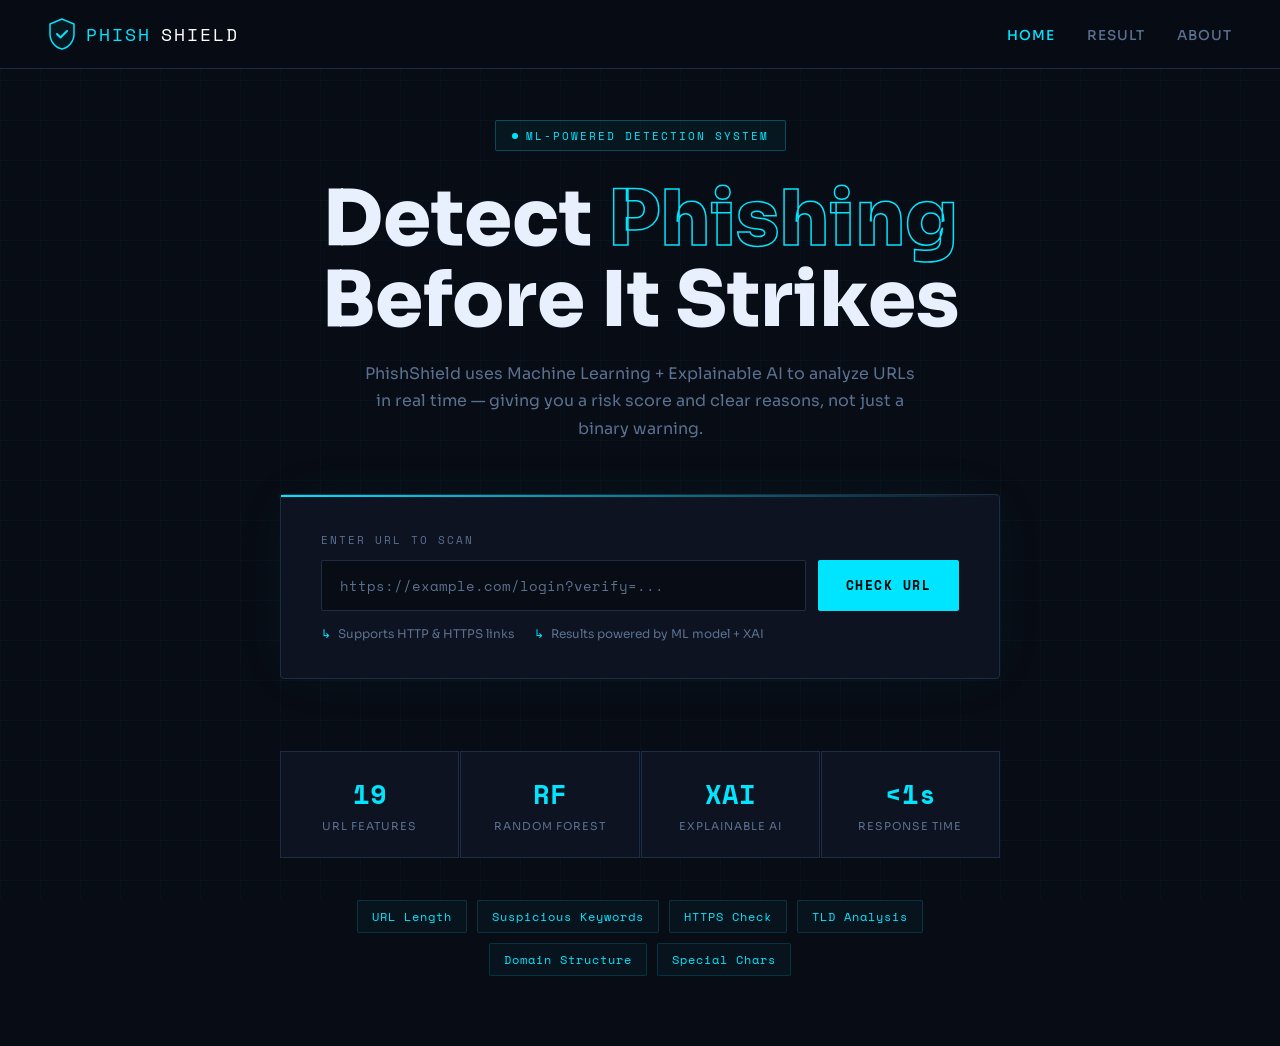
==== commit e3c48930: "Add Person 3 phishing detection UI and browser extension" ====
--- a/frontend/templates/index.html
+++ b/frontend/templates/index.html
@@ -1,450 +1,4673 @@
 <!DOCTYPE html>
+
+
+
 <html lang="en">
+
+
+
+
+
+
+
 <head>
-<meta charset="UTF-8">
-<meta name="viewport" content="width=device-width, initial-scale=1.0">
-<title>PhishShield — ML-Based Phishing Detection</title>
-<link href="https://fonts.googleapis.com/css2?family=Space+Mono:wght@400;700&family=Sora:wght@300;400;500;600;700;800&display=swap" rel="stylesheet">
-<style>
-:root{
-  --bg:#080c14;--surface:#0d1320;--surface2:#121928;--border:#1e2d45;
-  --accent:#00e5ff;--accent2:#ff3c5c;--warn:#ffb800;--safe:#00e676;
-  --text:#e8f0fe;--muted:#5a7090;--mono:'Space Mono',monospace;--sans:'Sora',sans-serif;
-}
-*{margin:0;padding:0;box-sizing:border-box}
-html{scroll-behavior:smooth}
-body{background:var(--bg);color:var(--text);font-family:var(--sans);min-height:100vh;overflow-x:hidden}
-body:before{content:"";position:fixed;inset:0;background-image:linear-gradient(rgba(0,229,255,.03) 1px,transparent 1px),linear-gradient(90deg,rgba(0,229,255,.03) 1px,transparent 1px);background-size:40px 40px;pointer-events:none;z-index:0}
-nav{position:fixed;top:0;left:0;right:0;z-index:100;display:flex;align-items:center;justify-content:space-between;padding:18px 48px;background:rgba(8,12,20,.9);backdrop-filter:blur(12px);border-bottom:1px solid var(--border)}
-.logo{font-family:var(--mono);font-size:1.1rem;color:var(--accent);letter-spacing:2px;display:flex;align-items:center;gap:10px;cursor:pointer}
-.logo svg{width:28px;height:32px}
-nav ul{display:flex;gap:32px;list-style:none}
-nav a{color:var(--muted);text-decoration:none;font-size:.85rem;font-weight:500;letter-spacing:1px;text-transform:uppercase;transition:color .2s;cursor:pointer}
-nav a:hover,nav a.active{color:var(--accent)}
-.page{display:none;position:relative;z-index:1}
-.page.active{display:block}
-#home.page.active,#result.page.active{display:flex}
-#home{min-height:100vh;flex-direction:column;align-items:center;justify-content:center;padding:120px 24px 70px}
-.hero-badge{display:inline-flex;align-items:center;gap:8px;border:1px solid rgba(0,229,255,.25);background:rgba(0,229,255,.05);color:var(--accent);font-family:var(--mono);font-size:.7rem;letter-spacing:2px;padding:6px 16px;border-radius:2px;margin-bottom:28px}
-.hero-badge:before{content:"";width:6px;height:6px;background:var(--accent);border-radius:50%;animation:pulse 2s infinite}
-@keyframes pulse{0%,100%{opacity:1;transform:scale(1)}50%{opacity:.4;transform:scale(.7)}}
-h1{font-size:clamp(2.8rem,6vw,5rem);font-weight:800;line-height:1.05;text-align:center;max-width:780px}
-h1 span{color:transparent;-webkit-text-stroke:1.5px var(--accent)}
-.hero-sub{margin-top:20px;color:var(--muted);font-size:1rem;max-width:560px;text-align:center;line-height:1.7}
-.input-card{margin-top:52px;width:100%;max-width:720px;background:var(--surface);border:1px solid var(--border);border-radius:4px;padding:36px 40px;position:relative;box-shadow:0 0 60px rgba(0,229,255,.04)}
-.input-card:before{content:"";position:absolute;top:0;left:0;right:0;height:2px;background:linear-gradient(90deg,var(--accent),transparent)}
-.input-label{font-family:var(--mono);font-size:.7rem;color:var(--muted);letter-spacing:2px;text-transform:uppercase;margin-bottom:12px;display:block}
-.input-row{display:flex;gap:12px}
-.url-input{flex:1;min-width:0;background:var(--bg);border:1px solid var(--border);color:var(--text);font-family:var(--mono);font-size:.9rem;padding:14px 18px;border-radius:2px;outline:none}
-.url-input:focus{border-color:var(--accent);box-shadow:0 0 0 3px rgba(0,229,255,.08)}
-.url-input::placeholder{color:var(--muted)}
-.check-btn{background:var(--accent);color:#000;border:0;font-family:var(--mono);font-size:.8rem;font-weight:700;letter-spacing:1.5px;padding:14px 28px;border-radius:2px;cursor:pointer;white-space:nowrap}
-.check-btn:hover{background:#33eeff;box-shadow:0 0 20px rgba(0,229,255,.4)}
-.check-btn:disabled{opacity:.55;cursor:wait;box-shadow:none}
-.input-hint{margin-top:14px;font-size:.75rem;color:var(--muted);display:flex;gap:20px;flex-wrap:wrap}
-.input-hint span:before{content:"↳ ";color:var(--accent);font-family:var(--mono)}
-.error-box{display:none;margin-top:14px;background:rgba(255,60,92,.07);border:1px solid rgba(255,60,92,.3);border-left:3px solid var(--accent2);padding:12px 16px;font-size:.78rem;color:var(--accent2);font-family:var(--mono);line-height:1.5}
-.error-box.show{display:block}
-.stats-row{margin-top:72px;display:flex;gap:1px;width:100%;max-width:720px}
-.stat{flex:1;background:var(--surface);border:1px solid var(--border);padding:22px;text-align:center}
-.stat-num{font-family:var(--mono);font-size:1.7rem;color:var(--accent);font-weight:700;display:block}
-.stat-label{font-size:.68rem;color:var(--muted);letter-spacing:1px;text-transform:uppercase;margin-top:4px}
-.features-row{margin-top:42px;display:flex;gap:10px;flex-wrap:wrap;justify-content:center;max-width:720px}
-.feat-pill{background:rgba(0,229,255,.04);border:1px solid rgba(0,229,255,.15);color:var(--accent);font-size:.72rem;font-family:var(--mono);padding:7px 14px;border-radius:2px;letter-spacing:1px}
-#result{min-height:100vh;flex-direction:column;align-items:center;padding:120px 24px 80px}
-.result-header{text-align:center;margin-bottom:32px;width:100%;max-width:720px}
-.result-url-display{font-family:var(--mono);font-size:.8rem;color:var(--muted);background:var(--surface);border:1px solid var(--border);padding:10px 18px;border-radius:2px;word-break:break-all}
-.result-url-display span{color:var(--accent)}
-.result-title{font-size:1.8rem;font-weight:700;margin-top:12px}
-.verdict-card,.reasons-card,.features-card,.api-note{width:100%;max-width:720px}
-.verdict-card{border-radius:4px;overflow:hidden;margin-bottom:24px}
-.verdict-card.phishing{border:1px solid rgba(255,60,92,.4);box-shadow:0 0 40px rgba(255,60,92,.08)}
-.verdict-card.safe{border:1px solid rgba(0,230,118,.4);box-shadow:0 0 40px rgba(0,230,118,.08)}
-.verdict-card.warning{border:1px solid rgba(255,184,0,.4);box-shadow:0 0 40px rgba(255,184,0,.08)}
-.verdict-banner{padding:24px 30px;display:flex;align-items:center;gap:18px}
-.phishing .verdict-banner{background:rgba(255,60,92,.08);border-bottom:1px solid rgba(255,60,92,.2)}
-.safe .verdict-banner{background:rgba(0,230,118,.06);border-bottom:1px solid rgba(0,230,118,.2)}
-.warning .verdict-banner{background:rgba(255,184,0,.06);border-bottom:1px solid rgba(255,184,0,.2)}
-.verdict-icon{font-size:2.4rem;line-height:1}
-.verdict-label{font-size:1.5rem;font-weight:800}
-.phishing .verdict-label{color:var(--accent2)}.safe .verdict-label{color:var(--safe)}.warning .verdict-label{color:var(--warn)}
-.verdict-sub{font-size:.82rem;color:var(--muted);margin-top:3px}
-.verdict-body{background:var(--surface);padding:26px 30px;display:grid;grid-template-columns:1fr 1fr;gap:22px}
-.risk-section{grid-column:1/-1}
-.risk-label-row{display:flex;justify-content:space-between;align-items:baseline;margin-bottom:10px}
-.risk-label,.detail-key{font-family:var(--mono);font-size:.68rem;color:var(--muted);letter-spacing:1.5px;text-transform:uppercase}
-.risk-pct{font-family:var(--mono);font-size:2rem;font-weight:700}
-.risk-bar-track{height:8px;background:rgba(255,255,255,.06);border-radius:2px;overflow:hidden}
-.risk-bar-fill{height:100%;border-radius:2px;width:0;transition:width .7s ease}
-.risk-bar-fill.phishing-fill{background:linear-gradient(90deg,var(--warn),var(--accent2))}
-.risk-bar-fill.safe-fill{background:linear-gradient(90deg,#00c853,var(--safe))}
-.risk-bar-fill.warning-fill{background:linear-gradient(90deg,#e65100,var(--warn))}
-.detail-key{margin-bottom:5px}.detail-val{font-size:.88rem;font-weight:500}.detail-val.bad{color:var(--accent2)}.detail-val.ok{color:var(--safe)}.detail-val.warn{color:var(--warn)}
-.reasons-card,.features-card{background:var(--surface);border:1px solid var(--border);border-radius:4px;overflow:hidden;margin-bottom:24px}
-.reasons-card{border-top:2px solid var(--accent2)}.features-card{border-top:2px solid var(--accent)}
-.card-head{padding:18px 28px;border-bottom:1px solid var(--border);font-family:var(--mono);font-size:.72rem;color:var(--muted);letter-spacing:1.5px;text-transform:uppercase}
-.reasons-list{list-style:none;padding:8px 28px 6px}
-.reason-item{display:flex;align-items:flex-start;gap:12px;padding:14px 0;border-bottom:1px solid rgba(30,45,69,.65);font-size:.8rem;line-height:1.5}
-.reason-item:last-child{border-bottom:0}
-.reason-icon{font-size:1rem;line-height:1.4;flex:0 0 auto}
-.reason-main{flex:1;min-width:0}.reason-main strong{color:var(--text)}
-.reason-positive{border-left:2px solid var(--accent2);padding-left:12px}.reason-negative{border-left:2px solid var(--safe);padding-left:12px}
-.xai-impact{margin-left:auto;font-family:var(--mono);font-size:.65rem;padding:3px 7px;border-radius:2px;white-space:nowrap;flex:0 0 auto}
-.xai-impact.positive{color:var(--accent2);background:rgba(255,60,92,.08);border:1px solid rgba(255,60,92,.2)}
-.xai-impact.negative{color:var(--safe);background:rgba(0,230,118,.08);border:1px solid rgba(0,230,118,.2)}
-.xai-note{padding:12px 28px 18px;color:var(--muted);font-family:var(--mono);font-size:.67rem;line-height:1.6}
-.feature-rows{padding:12px 28px 20px}
-.feature-row{display:grid;grid-template-columns:190px 1fr 58px;gap:12px;align-items:center;margin:11px 0}
-.feature-name{font-family:var(--mono);font-size:.68rem;color:var(--muted);overflow:hidden;text-overflow:ellipsis;white-space:nowrap}
-.feature-bar-track{height:7px;background:rgba(255,255,255,.05);border-radius:2px;overflow:hidden}
-.feature-bar-fill{height:100%;border-radius:2px;transition:width .4s ease}
-.feature-bar-fill.normal{background:var(--accent)}.feature-bar-fill.warning{background:var(--warn)}.feature-bar-fill.danger{background:var(--accent2)}
-.feature-val{text-align:right;font-family:var(--mono);font-size:.68rem}.feature-val.normal{color:var(--accent)}.feature-val.warning{color:var(--warn)}.feature-val.danger{color:var(--accent2)}
-.result-actions{width:100%;max-width:720px;display:grid;grid-template-columns:1fr 1fr;gap:12px;margin-bottom:18px}
-.btn-outline,.btn-primary{padding:14px;border-radius:2px;font-family:var(--mono);font-size:.75rem;letter-spacing:1px;cursor:pointer}
-.btn-outline{background:transparent;border:1px solid var(--border);color:var(--muted)}.btn-outline:hover{border-color:var(--accent);color:var(--accent)}
-.btn-primary{background:var(--accent);border:1px solid var(--accent);color:#000;font-weight:700}.btn-primary:hover{background:#33eeff}
-.api-note{border:1px solid rgba(0,229,255,.18);border-left:3px solid var(--accent);background:rgba(0,229,255,.03);padding:12px 18px;color:var(--muted);font-family:var(--mono);font-size:.68rem;line-height:1.6}
-.api-note strong{color:var(--accent)}
-.empty-result{display:none;width:100%;max-width:720px;padding:40px;text-align:center;background:var(--surface);border:1px solid var(--border);color:var(--muted);font-family:var(--mono);font-size:.8rem}
-#about{min-height:100vh;max-width:900px;margin:auto;padding:140px 28px 80px}
-.about-section-tag{font-family:var(--mono);font-size:.68rem;letter-spacing:2px;color:var(--accent);margin-bottom:12px}
-.about-h2{font-size:3rem;margin-bottom:18px}.about-p{color:var(--muted);line-height:1.8;max-width:800px}
-.about-divider{height:1px;background:var(--border);margin:40px 0}
-.pipeline{display:grid;gap:10px;margin:18px 0 40px}.pipe-step{display:grid;grid-template-columns:55px 1fr;gap:16px;padding:18px;background:var(--surface);border:1px solid var(--border)}
-.pipe-num{font-family:var(--mono);color:var(--accent);font-size:.8rem}.pipe-title{font-weight:600}.pipe-desc{color:var(--muted);font-size:.78rem;line-height:1.6;margin-top:5px}
-.tech-grid,.team-grid{display:grid;grid-template-columns:repeat(3,1fr);gap:10px;margin:18px 0 40px}.tech-item,.team-card{background:var(--surface);border:1px solid var(--border);padding:18px}.tech-item-label{font-family:var(--mono);font-size:.65rem;color:var(--muted);text-transform:uppercase}.tech-item-val{margin-top:6px}.team-card{text-align:center}.team-avatar{font-family:var(--mono);color:var(--accent);font-size:1.2rem}.team-name{font-size:.82rem;margin-top:8px}.team-usn{font-family:var(--mono);font-size:.65rem;color:var(--muted);margin-top:5px}.sdg-row{display:flex;gap:10px;flex-wrap:wrap;margin-top:18px}.sdg-badge{font-family:var(--mono);font-size:.65rem;padding:5px 10px;background:rgba(0,229,255,.05);border:1px solid rgba(0,229,255,.18);color:var(--accent)}
-.spinner-overlay{display:none;position:fixed;inset:0;background:rgba(8,12,20,.88);z-index:200;align-items:center;justify-content:center;flex-direction:column;gap:18px;backdrop-filter:blur(4px)}.spinner-overlay.show{display:flex}.spinner{width:48px;height:48px;border:2px solid rgba(0,229,255,.15);border-top-color:var(--accent);border-radius:50%;animation:spin .8s linear infinite}@keyframes spin{to{transform:rotate(360deg)}}.spinner-text{font-family:var(--mono);font-size:.75rem;color:var(--muted);letter-spacing:2px}
-@media(max-width:700px){nav{padding:16px 20px}nav ul{gap:15px}.input-card{padding:25px 20px}.input-row{flex-direction:column}.stats-row{flex-wrap:wrap}.stat{min-width:45%}.verdict-body{grid-template-columns:1fr}.feature-row{grid-template-columns:145px 1fr 50px}.xai-impact{font-size:.58rem}.result-actions{grid-template-columns:1fr}.tech-grid,.team-grid{grid-template-columns:1fr}.about-h2{font-size:2.3rem}}
-</style>
+
+
+
+    <meta charset="UTF-8">
+
+
+
+    <meta name="viewport" content="width=device-width, initial-scale=1.0">
+
+
+
+    <title>PhishShield — ML-Based Phishing Detection</title>
+
+
+
+    <link
+
+
+
+        href="https://fonts.googleapis.com/css2?family=Space+Mono:wght@400;700&family=Sora:wght@300;400;500;600;700;800&display=swap"
+
+
+
+        rel="stylesheet">
+
+
+
+    <style>
+
+
+
+        :root {
+
+
+
+            --bg: #080c14;
+
+
+
+            --surface: #0d1320;
+
+
+
+            --surface2: #121928;
+
+
+
+            --border: #1e2d45;
+
+
+
+            --accent: #00e5ff;
+
+
+
+            --accent2: #ff3c5c;
+
+
+
+            --warn: #ffb800;
+
+
+
+            --safe: #00e676;
+
+
+
+            --text: #e8f0fe;
+
+
+
+            --muted: #5a7090;
+
+
+
+            --mono: 'Space Mono', monospace;
+
+
+
+            --sans: 'Sora', sans-serif;
+
+
+
+        }
+
+
+
+
+
+
+
+        * {
+
+
+
+            margin: 0;
+
+
+
+            padding: 0;
+
+
+
+            box-sizing: border-box
+
+
+
+        }
+
+
+
+
+
+
+
+        html {
+
+
+
+            scroll-behavior: smooth
+
+
+
+        }
+
+
+
+
+
+
+
+        body {
+
+
+
+            background: var(--bg);
+
+
+
+            color: var(--text);
+
+
+
+            font-family: var(--sans);
+
+
+
+            min-height: 100vh;
+
+
+
+            overflow-x: hidden
+
+
+
+        }
+
+
+
+
+
+
+
+        body:before {
+
+
+
+            content: "";
+
+
+
+            position: fixed;
+
+
+
+            inset: 0;
+
+
+
+            background-image: linear-gradient(rgba(0, 229, 255, .03) 1px, transparent 1px), linear-gradient(90deg, rgba(0, 229, 255, .03) 1px, transparent 1px);
+
+
+
+            background-size: 40px 40px;
+
+
+
+            pointer-events: none;
+
+
+
+            z-index: 0
+
+
+
+        }
+
+
+
+
+
+
+
+        nav {
+
+
+
+            position: fixed;
+
+
+
+            top: 0;
+
+
+
+            left: 0;
+
+
+
+            right: 0;
+
+
+
+            z-index: 100;
+
+
+
+            display: flex;
+
+
+
+            align-items: center;
+
+
+
+            justify-content: space-between;
+
+
+
+            padding: 18px 48px;
+
+
+
+            background: rgba(8, 12, 20, .9);
+
+
+
+            backdrop-filter: blur(12px);
+
+
+
+            border-bottom: 1px solid var(--border)
+
+
+
+        }
+
+
+
+
+
+
+
+        .logo {
+
+
+
+            font-family: var(--mono);
+
+
+
+            font-size: 1.1rem;
+
+
+
+            color: var(--accent);
+
+
+
+            letter-spacing: 2px;
+
+
+
+            display: flex;
+
+
+
+            align-items: center;
+
+
+
+            gap: 10px;
+
+
+
+            cursor: pointer
+
+
+
+        }
+
+
+
+
+
+
+
+        .logo svg {
+
+
+
+            width: 28px;
+
+
+
+            height: 32px
+
+
+
+        }
+
+
+
+
+
+
+
+        nav ul {
+
+
+
+            display: flex;
+
+
+
+            gap: 32px;
+
+
+
+            list-style: none
+
+
+
+        }
+
+
+
+
+
+
+
+        nav a {
+
+
+
+            color: var(--muted);
+
+
+
+            text-decoration: none;
+
+
+
+            font-size: .85rem;
+
+
+
+            font-weight: 500;
+
+
+
+            letter-spacing: 1px;
+
+
+
+            text-transform: uppercase;
+
+
+
+            transition: color .2s;
+
+
+
+            cursor: pointer
+
+
+
+        }
+
+
+
+
+
+
+
+        nav a:hover,
+
+
+
+        nav a.active {
+
+
+
+            color: var(--accent)
+
+
+
+        }
+
+
+
+
+
+
+
+        .page {
+
+
+
+            display: none;
+
+
+
+            position: relative;
+
+
+
+            z-index: 1
+
+
+
+        }
+
+
+
+
+
+
+
+        .page.active {
+
+
+
+            display: block
+
+
+
+        }
+
+
+
+
+
+
+
+        #home.page.active,
+
+
+
+        #result.page.active {
+
+
+
+            display: flex
+
+
+
+        }
+
+
+
+
+
+
+
+        #home {
+
+
+
+            min-height: 100vh;
+
+
+
+            flex-direction: column;
+
+
+
+            align-items: center;
+
+
+
+            justify-content: center;
+
+
+
+            padding: 120px 24px 70px
+
+
+
+        }
+
+
+
+
+
+
+
+        .hero-badge {
+
+
+
+            display: inline-flex;
+
+
+
+            align-items: center;
+
+
+
+            gap: 8px;
+
+
+
+            border: 1px solid rgba(0, 229, 255, .25);
+
+
+
+            background: rgba(0, 229, 255, .05);
+
+
+
+            color: var(--accent);
+
+
+
+            font-family: var(--mono);
+
+
+
+            font-size: .7rem;
+
+
+
+            letter-spacing: 2px;
+
+
+
+            padding: 6px 16px;
+
+
+
+            border-radius: 2px;
+
+
+
+            margin-bottom: 28px
+
+
+
+        }
+
+
+
+
+
+
+
+        .hero-badge:before {
+
+
+
+            content: "";
+
+
+
+            width: 6px;
+
+
+
+            height: 6px;
+
+
+
+            background: var(--accent);
+
+
+
+            border-radius: 50%;
+
+
+
+            animation: pulse 2s infinite
+
+
+
+        }
+
+
+
+
+
+
+
+        @keyframes pulse {
+
+
+
+
+
+
+
+            0%,
+
+
+
+            100% {
+
+
+
+                opacity: 1;
+
+
+
+                transform: scale(1)
+
+
+
+            }
+
+
+
+
+
+
+
+            50% {
+
+
+
+                opacity: .4;
+
+
+
+                transform: scale(.7)
+
+
+
+            }
+
+
+
+        }
+
+
+
+
+
+
+
+        h1 {
+
+
+
+            font-size: clamp(2.8rem, 6vw, 5rem);
+
+
+
+            font-weight: 800;
+
+
+
+            line-height: 1.05;
+
+
+
+            text-align: center;
+
+
+
+            max-width: 780px
+
+
+
+        }
+
+
+
+
+
+
+
+        h1 span {
+
+
+
+            color: transparent;
+
+
+
+            -webkit-text-stroke: 1.5px var(--accent)
+
+
+
+        }
+
+
+
+
+
+
+
+        .hero-sub {
+
+
+
+            margin-top: 20px;
+
+
+
+            color: var(--muted);
+
+
+
+            font-size: 1rem;
+
+
+
+            max-width: 560px;
+
+
+
+            text-align: center;
+
+
+
+            line-height: 1.7
+
+
+
+        }
+
+
+
+
+
+
+
+        .input-card {
+
+
+
+            margin-top: 52px;
+
+
+
+            width: 100%;
+
+
+
+            max-width: 720px;
+
+
+
+            background: var(--surface);
+
+
+
+            border: 1px solid var(--border);
+
+
+
+            border-radius: 4px;
+
+
+
+            padding: 36px 40px;
+
+
+
+            position: relative;
+
+
+
+            box-shadow: 0 0 60px rgba(0, 229, 255, .04)
+
+
+
+        }
+
+
+
+
+
+
+
+        .input-card:before {
+
+
+
+            content: "";
+
+
+
+            position: absolute;
+
+
+
+            top: 0;
+
+
+
+            left: 0;
+
+
+
+            right: 0;
+
+
+
+            height: 2px;
+
+
+
+            background: linear-gradient(90deg, var(--accent), transparent)
+
+
+
+        }
+
+
+
+
+
+
+
+        .input-label {
+
+
+
+            font-family: var(--mono);
+
+
+
+            font-size: .7rem;
+
+
+
+            color: var(--muted);
+
+
+
+            letter-spacing: 2px;
+
+
+
+            text-transform: uppercase;
+
+
+
+            margin-bottom: 12px;
+
+
+
+            display: block
+
+
+
+        }
+
+
+
+
+
+
+
+        .input-row {
+
+
+
+            display: flex;
+
+
+
+            gap: 12px
+
+
+
+        }
+
+
+
+
+
+
+
+        .url-input {
+
+
+
+            flex: 1;
+
+
+
+            min-width: 0;
+
+
+
+            background: var(--bg);
+
+
+
+            border: 1px solid var(--border);
+
+
+
+            color: var(--text);
+
+
+
+            font-family: var(--mono);
+
+
+
+            font-size: .9rem;
+
+
+
+            padding: 14px 18px;
+
+
+
+            border-radius: 2px;
+
+
+
+            outline: none
+
+
+
+        }
+
+
+
+
+
+
+
+        .url-input:focus {
+
+
+
+            border-color: var(--accent);
+
+
+
+            box-shadow: 0 0 0 3px rgba(0, 229, 255, .08)
+
+
+
+        }
+
+
+
+
+
+
+
+        .url-input::placeholder {
+
+
+
+            color: var(--muted)
+
+
+
+        }
+
+
+
+
+
+
+
+        .check-btn {
+
+
+
+            background: var(--accent);
+
+
+
+            color: #000;
+
+
+
+            border: 0;
+
+
+
+            font-family: var(--mono);
+
+
+
+            font-size: .8rem;
+
+
+
+            font-weight: 700;
+
+
+
+            letter-spacing: 1.5px;
+
+
+
+            padding: 14px 28px;
+
+
+
+            border-radius: 2px;
+
+
+
+            cursor: pointer;
+
+
+
+            white-space: nowrap
+
+
+
+        }
+
+
+
+
+
+
+
+        .check-btn:hover {
+
+
+
+            background: #33eeff;
+
+
+
+            box-shadow: 0 0 20px rgba(0, 229, 255, .4)
+
+
+
+        }
+
+
+
+
+
+
+
+        .check-btn:disabled {
+
+
+
+            opacity: .55;
+
+
+
+            cursor: wait;
+
+
+
+            box-shadow: none
+
+
+
+        }
+
+
+
+
+
+
+
+        .input-hint {
+
+
+
+            margin-top: 14px;
+
+
+
+            font-size: .75rem;
+
+
+
+            color: var(--muted);
+
+
+
+            display: flex;
+
+
+
+            gap: 20px;
+
+
+
+            flex-wrap: wrap
+
+
+
+        }
+
+
+
+
+
+
+
+        .input-hint span:before {
+
+
+
+            content: "↳ ";
+
+
+
+            color: var(--accent);
+
+
+
+            font-family: var(--mono)
+
+
+
+        }
+
+
+
+
+
+
+
+        .error-box {
+
+
+
+            display: none;
+
+
+
+            margin-top: 14px;
+
+
+
+            background: rgba(255, 60, 92, .07);
+
+
+
+            border: 1px solid rgba(255, 60, 92, .3);
+
+
+
+            border-left: 3px solid var(--accent2);
+
+
+
+            padding: 12px 16px;
+
+
+
+            font-size: .78rem;
+
+
+
+            color: var(--accent2);
+
+
+
+            font-family: var(--mono);
+
+
+
+            line-height: 1.5
+
+
+
+        }
+
+
+
+
+
+
+
+        .error-box.show {
+
+
+
+            display: block
+
+
+
+        }
+
+
+
+
+
+
+
+        .stats-row {
+
+
+
+            margin-top: 72px;
+
+
+
+            display: flex;
+
+
+
+            gap: 1px;
+
+
+
+            width: 100%;
+
+
+
+            max-width: 720px
+
+
+
+        }
+
+
+
+
+
+
+
+        .stat {
+
+
+
+            flex: 1;
+
+
+
+            background: var(--surface);
+
+
+
+            border: 1px solid var(--border);
+
+
+
+            padding: 22px;
+
+
+
+            text-align: center
+
+
+
+        }
+
+
+
+
+
+
+
+        .stat-num {
+
+
+
+            font-family: var(--mono);
+
+
+
+            font-size: 1.7rem;
+
+
+
+            color: var(--accent);
+
+
+
+            font-weight: 700;
+
+
+
+            display: block
+
+
+
+        }
+
+
+
+
+
+
+
+        .stat-label {
+
+
+
+            font-size: .68rem;
+
+
+
+            color: var(--muted);
+
+
+
+            letter-spacing: 1px;
+
+
+
+            text-transform: uppercase;
+
+
+
+            margin-top: 4px
+
+
+
+        }
+
+
+
+
+
+
+
+        .features-row {
+
+
+
+            margin-top: 42px;
+
+
+
+            display: flex;
+
+
+
+            gap: 10px;
+
+
+
+            flex-wrap: wrap;
+
+
+
+            justify-content: center;
+
+
+
+            max-width: 720px
+
+
+
+        }
+
+
+
+
+
+
+
+        .feat-pill {
+
+
+
+            background: rgba(0, 229, 255, .04);
+
+
+
+            border: 1px solid rgba(0, 229, 255, .15);
+
+
+
+            color: var(--accent);
+
+
+
+            font-size: .72rem;
+
+
+
+            font-family: var(--mono);
+
+
+
+            padding: 7px 14px;
+
+
+
+            border-radius: 2px;
+
+
+
+            letter-spacing: 1px
+
+
+
+        }
+
+
+
+
+
+
+
+        #result {
+
+
+
+            min-height: 100vh;
+
+
+
+            flex-direction: column;
+
+
+
+            align-items: center;
+
+
+
+            padding: 120px 24px 80px
+
+
+
+        }
+
+
+
+
+
+
+
+        .result-header {
+
+
+
+            text-align: center;
+
+
+
+            margin-bottom: 32px;
+
+
+
+            width: 100%;
+
+
+
+            max-width: 720px
+
+
+
+        }
+
+
+
+
+
+
+
+        .result-url-display {
+
+
+
+            font-family: var(--mono);
+
+
+
+            font-size: .8rem;
+
+
+
+            color: var(--muted);
+
+
+
+            background: var(--surface);
+
+
+
+            border: 1px solid var(--border);
+
+
+
+            padding: 10px 18px;
+
+
+
+            border-radius: 2px;
+
+
+
+            word-break: break-all
+
+
+
+        }
+
+
+
+
+
+
+
+        .result-url-display span {
+
+
+
+            color: var(--accent)
+
+
+
+        }
+
+
+
+
+
+
+
+        .result-title {
+
+
+
+            font-size: 1.8rem;
+
+
+
+            font-weight: 700;
+
+
+
+            margin-top: 12px
+
+
+
+        }
+
+
+
+
+
+
+
+        .verdict-card,
+
+
+
+        .reasons-card,
+
+
+
+        .features-card,
+
+
+
+        .api-note {
+
+
+
+            width: 100%;
+
+
+
+            max-width: 720px
+
+
+
+        }
+
+
+
+
+
+
+
+        .verdict-card {
+
+
+
+            border-radius: 4px;
+
+
+
+            overflow: hidden;
+
+
+
+            margin-bottom: 24px
+
+
+
+        }
+
+
+
+
+
+
+
+        .verdict-card.phishing {
+
+
+
+            border: 1px solid rgba(255, 60, 92, .4);
+
+
+
+            box-shadow: 0 0 40px rgba(255, 60, 92, .08)
+
+
+
+        }
+
+
+
+
+
+
+
+        .verdict-card.safe {
+
+
+
+            border: 1px solid rgba(0, 230, 118, .4);
+
+
+
+            box-shadow: 0 0 40px rgba(0, 230, 118, .08)
+
+
+
+        }
+
+
+
+
+
+
+
+        .verdict-card.warning {
+
+
+
+            border: 1px solid rgba(255, 184, 0, .4);
+
+
+
+            box-shadow: 0 0 40px rgba(255, 184, 0, .08)
+
+
+
+        }
+
+
+
+
+
+
+
+        .verdict-banner {
+
+
+
+            padding: 24px 30px;
+
+
+
+            display: flex;
+
+
+
+            align-items: center;
+
+
+
+            gap: 18px
+
+
+
+        }
+
+
+
+
+
+
+
+        .phishing .verdict-banner {
+
+
+
+            background: rgba(255, 60, 92, .08);
+
+
+
+            border-bottom: 1px solid rgba(255, 60, 92, .2)
+
+
+
+        }
+
+
+
+
+
+
+
+        .safe .verdict-banner {
+
+
+
+            background: rgba(0, 230, 118, .06);
+
+
+
+            border-bottom: 1px solid rgba(0, 230, 118, .2)
+
+
+
+        }
+
+
+
+
+
+
+
+        .warning .verdict-banner {
+
+
+
+            background: rgba(255, 184, 0, .06);
+
+
+
+            border-bottom: 1px solid rgba(255, 184, 0, .2)
+
+
+
+        }
+
+
+
+
+
+
+
+        .verdict-icon {
+
+
+
+            font-size: 2.4rem;
+
+
+
+            line-height: 1
+
+
+
+        }
+
+
+
+
+
+
+
+        .verdict-label {
+
+
+
+            font-size: 1.5rem;
+
+
+
+            font-weight: 800
+
+
+
+        }
+
+
+
+
+
+
+
+        .phishing .verdict-label {
+
+
+
+            color: var(--accent2)
+
+
+
+        }
+
+
+
+
+
+
+
+        .safe .verdict-label {
+
+
+
+            color: var(--safe)
+
+
+
+        }
+
+
+
+
+
+
+
+        .warning .verdict-label {
+
+
+
+            color: var(--warn)
+
+
+
+        }
+
+
+
+
+
+
+
+        .verdict-sub {
+
+
+
+            font-size: .82rem;
+
+
+
+            color: var(--muted);
+
+
+
+            margin-top: 3px
+
+
+
+        }
+
+
+
+
+
+
+
+        .verdict-body {
+
+
+
+            background: var(--surface);
+
+
+
+            padding: 26px 30px;
+
+
+
+            display: grid;
+
+
+
+            grid-template-columns: 1fr 1fr;
+
+
+
+            gap: 22px
+
+
+
+        }
+
+
+
+
+
+
+
+        .risk-section {
+
+
+
+            grid-column: 1/-1
+
+
+
+        }
+
+
+
+
+
+
+
+        .risk-label-row {
+
+
+
+            display: flex;
+
+
+
+            justify-content: space-between;
+
+
+
+            align-items: baseline;
+
+
+
+            margin-bottom: 10px
+
+
+
+        }
+
+
+
+
+
+
+
+        .risk-label,
+
+
+
+        .detail-key {
+
+
+
+            font-family: var(--mono);
+
+
+
+            font-size: .68rem;
+
+
+
+            color: var(--muted);
+
+
+
+            letter-spacing: 1.5px;
+
+
+
+            text-transform: uppercase
+
+
+
+        }
+
+
+
+
+
+
+
+        .risk-pct {
+
+
+
+            font-family: var(--mono);
+
+
+
+            font-size: 2rem;
+
+
+
+            font-weight: 700
+
+
+
+        }
+
+
+
+
+
+
+
+        .risk-bar-track {
+
+
+
+            height: 8px;
+
+
+
+            background: rgba(255, 255, 255, .06);
+
+
+
+            border-radius: 2px;
+
+
+
+            overflow: hidden
+
+
+
+        }
+
+
+
+
+
+
+
+        .risk-bar-fill {
+
+
+
+            height: 100%;
+
+
+
+            border-radius: 2px;
+
+
+
+            width: 0;
+
+
+
+            transition: width .7s ease
+
+
+
+        }
+
+
+
+
+
+
+
+        .risk-bar-fill.phishing-fill {
+
+
+
+            background: linear-gradient(90deg, var(--warn), var(--accent2))
+
+
+
+        }
+
+
+
+
+
+
+
+        .risk-bar-fill.safe-fill {
+
+
+
+            background: linear-gradient(90deg, #00c853, var(--safe))
+
+
+
+        }
+
+
+
+
+
+
+
+        .risk-bar-fill.warning-fill {
+
+
+
+            background: linear-gradient(90deg, #e65100, var(--warn))
+
+
+
+        }
+
+
+
+
+
+
+
+        .detail-key {
+
+
+
+            margin-bottom: 5px
+
+
+
+        }
+
+
+
+
+
+
+
+        .detail-val {
+
+
+
+            font-size: .88rem;
+
+
+
+            font-weight: 500
+
+
+
+        }
+
+
+
+
+
+
+
+        .detail-val.bad {
+
+
+
+            color: var(--accent2)
+
+
+
+        }
+
+
+
+
+
+
+
+        .detail-val.ok {
+
+
+
+            color: var(--safe)
+
+
+
+        }
+
+
+
+
+
+
+
+        .detail-val.warn {
+
+
+
+            color: var(--warn)
+
+
+
+        }
+
+
+
+
+
+
+
+        .reasons-card,
+
+
+
+        .features-card {
+
+
+
+            background: var(--surface);
+
+
+
+            border: 1px solid var(--border);
+
+
+
+            border-radius: 4px;
+
+
+
+            overflow: hidden;
+
+
+
+            margin-bottom: 24px
+
+
+
+        }
+
+
+
+
+
+
+
+        .reasons-card {
+
+
+
+            border-top: 2px solid var(--accent2)
+
+
+
+        }
+
+
+
+
+
+
+
+        .features-card {
+
+
+
+            border-top: 2px solid var(--accent)
+
+
+
+        }
+
+
+
+
+
+
+
+        .card-head {
+
+
+
+            padding: 18px 28px;
+
+
+
+            border-bottom: 1px solid var(--border);
+
+
+
+            font-family: var(--mono);
+
+
+
+            font-size: .72rem;
+
+
+
+            color: var(--muted);
+
+
+
+            letter-spacing: 1.5px;
+
+
+
+            text-transform: uppercase
+
+
+
+        }
+
+
+
+
+
+
+
+        .reasons-list {
+
+
+
+            list-style: none;
+
+
+
+            padding: 8px 28px 6px
+
+
+
+        }
+
+
+
+
+
+
+
+        .reason-item {
+
+
+
+            display: flex;
+
+
+
+            align-items: flex-start;
+
+
+
+            gap: 12px;
+
+
+
+            padding: 14px 0;
+
+
+
+            border-bottom: 1px solid rgba(30, 45, 69, .65);
+
+
+
+            font-size: .8rem;
+
+
+
+            line-height: 1.5
+
+
+
+        }
+
+
+
+
+
+
+
+        .reason-item:last-child {
+
+
+
+            border-bottom: 0
+
+
+
+        }
+
+
+
+
+
+
+
+        .reason-icon {
+
+
+
+            font-size: 1rem;
+
+
+
+            line-height: 1.4;
+
+
+
+            flex: 0 0 auto
+
+
+
+        }
+
+
+
+
+
+
+
+        .reason-main {
+
+
+
+            flex: 1;
+
+
+
+            min-width: 0
+
+
+
+        }
+
+
+
+
+
+
+
+        .reason-main strong {
+
+
+
+            color: var(--text)
+
+
+
+        }
+
+
+
+
+
+
+
+        .reason-positive {
+
+
+
+            border-left: 2px solid var(--accent2);
+
+
+
+            padding-left: 12px
+
+
+
+        }
+
+
+
+
+
+
+
+        .reason-negative {
+
+
+
+            border-left: 2px solid var(--safe);
+
+
+
+            padding-left: 12px
+
+
+
+        }
+
+
+
+
+
+
+
+        .xai-impact {
+
+
+
+            margin-left: auto;
+
+
+
+            font-family: var(--mono);
+
+
+
+            font-size: .65rem;
+
+
+
+            padding: 3px 7px;
+
+
+
+            border-radius: 2px;
+
+
+
+            white-space: nowrap;
+
+
+
+            flex: 0 0 auto
+
+
+
+        }
+
+
+
+
+
+
+
+        .xai-impact.positive {
+
+
+
+            color: var(--accent2);
+
+
+
+            background: rgba(255, 60, 92, .08);
+
+
+
+            border: 1px solid rgba(255, 60, 92, .2)
+
+
+
+        }
+
+
+
+
+
+
+
+        .xai-impact.negative {
+
+
+
+            color: var(--safe);
+
+
+
+            background: rgba(0, 230, 118, .08);
+
+
+
+            border: 1px solid rgba(0, 230, 118, .2)
+
+
+
+        }
+
+
+
+
+
+
+
+        .xai-note {
+
+
+
+            padding: 12px 28px 18px;
+
+
+
+            color: var(--muted);
+
+
+
+            font-family: var(--mono);
+
+
+
+            font-size: .67rem;
+
+
+
+            line-height: 1.6
+
+
+
+        }
+
+
+
+
+
+
+
+        .feature-rows {
+
+
+
+            padding: 12px 28px 20px
+
+
+
+        }
+
+
+
+
+
+
+
+        .feature-row {
+
+
+
+            display: grid;
+
+
+
+            grid-template-columns: 190px 1fr 58px;
+
+
+
+            gap: 12px;
+
+
+
+            align-items: center;
+
+
+
+            margin: 11px 0
+
+
+
+        }
+
+
+
+
+
+
+
+        .feature-name {
+
+
+
+            font-family: var(--mono);
+
+
+
+            font-size: .68rem;
+
+
+
+            color: var(--muted);
+
+
+
+            overflow: hidden;
+
+
+
+            text-overflow: ellipsis;
+
+
+
+            white-space: nowrap
+
+
+
+        }
+
+
+
+
+
+
+
+        .feature-bar-track {
+
+
+
+            height: 7px;
+
+
+
+            background: rgba(255, 255, 255, .05);
+
+
+
+            border-radius: 2px;
+
+
+
+            overflow: hidden
+
+
+
+        }
+
+
+
+
+
+
+
+        .feature-bar-fill {
+
+
+
+            height: 100%;
+
+
+
+            border-radius: 2px;
+
+
+
+            transition: width .4s ease
+
+
+
+        }
+
+
+
+
+
+
+
+        .feature-bar-fill.normal {
+
+
+
+            background: var(--accent)
+
+
+
+        }
+
+
+
+
+
+
+
+        .feature-bar-fill.warning {
+
+
+
+            background: var(--warn)
+
+
+
+        }
+
+
+
+
+
+
+
+        .feature-bar-fill.danger {
+
+
+
+            background: var(--accent2)
+
+
+
+        }
+
+
+
+
+
+
+
+        .feature-val {
+
+
+
+            text-align: right;
+
+
+
+            font-family: var(--mono);
+
+
+
+            font-size: .68rem
+
+
+
+        }
+
+
+
+
+
+
+
+        .feature-val.normal {
+
+
+
+            color: var(--accent)
+
+
+
+        }
+
+
+
+
+
+
+
+        .feature-val.warning {
+
+
+
+            color: var(--warn)
+
+
+
+        }
+
+
+
+
+
+
+
+        .feature-val.danger {
+
+
+
+            color: var(--accent2)
+
+
+
+        }
+
+
+
+
+
+
+
+        .result-actions {
+
+
+
+            width: 100%;
+
+
+
+            max-width: 720px;
+
+
+
+            display: grid;
+
+
+
+            grid-template-columns: 1fr 1fr;
+
+
+
+            gap: 12px;
+
+
+
+            margin-bottom: 18px
+
+
+
+        }
+
+
+
+
+
+
+
+        .btn-outline,
+
+
+
+        .btn-primary {
+
+
+
+            padding: 14px;
+
+
+
+            border-radius: 2px;
+
+
+
+            font-family: var(--mono);
+
+
+
+            font-size: .75rem;
+
+
+
+            letter-spacing: 1px;
+
+
+
+            cursor: pointer
+
+
+
+        }
+
+
+
+
+
+
+
+        .btn-outline {
+
+
+
+            background: transparent;
+
+
+
+            border: 1px solid var(--border);
+
+
+
+            color: var(--muted)
+
+
+
+        }
+
+
+
+
+
+
+
+        .btn-outline:hover {
+
+
+
+            border-color: var(--accent);
+
+
+
+            color: var(--accent)
+
+
+
+        }
+
+
+
+
+
+
+
+        .btn-primary {
+
+
+
+            background: var(--accent);
+
+
+
+            border: 1px solid var(--accent);
+
+
+
+            color: #000;
+
+
+
+            font-weight: 700
+
+
+
+        }
+
+
+
+
+
+
+
+        .btn-primary:hover {
+
+
+
+            background: #33eeff
+
+
+
+        }
+
+
+
+
+
+
+
+        .api-note {
+
+
+
+            border: 1px solid rgba(0, 229, 255, .18);
+
+
+
+            border-left: 3px solid var(--accent);
+
+
+
+            background: rgba(0, 229, 255, .03);
+
+
+
+            padding: 12px 18px;
+
+
+
+            color: var(--muted);
+
+
+
+            font-family: var(--mono);
+
+
+
+            font-size: .68rem;
+
+
+
+            line-height: 1.6
+
+
+
+        }
+
+
+
+
+
+
+
+        .api-note strong {
+
+
+
+            color: var(--accent)
+
+
+
+        }
+
+
+
+
+
+
+
+        .empty-result {
+
+
+
+            display: none;
+
+
+
+            width: 100%;
+
+
+
+            max-width: 720px;
+
+
+
+            padding: 40px;
+
+
+
+            text-align: center;
+
+
+
+            background: var(--surface);
+
+
+
+            border: 1px solid var(--border);
+
+
+
+            color: var(--muted);
+
+
+
+            font-family: var(--mono);
+
+
+
+            font-size: .8rem
+
+
+
+        }
+
+
+
+
+
+
+
+        #about {
+
+
+
+            min-height: 100vh;
+
+
+
+            max-width: 900px;
+
+
+
+            margin: auto;
+
+
+
+            padding: 140px 28px 80px
+
+
+
+        }
+
+
+
+
+
+
+
+        .about-section-tag {
+
+
+
+            font-family: var(--mono);
+
+
+
+            font-size: .68rem;
+
+
+
+            letter-spacing: 2px;
+
+
+
+            color: var(--accent);
+
+
+
+            margin-bottom: 12px
+
+
+
+        }
+
+
+
+
+
+
+
+        .about-h2 {
+
+
+
+            font-size: 3rem;
+
+
+
+            margin-bottom: 18px
+
+
+
+        }
+
+
+
+
+
+
+
+        .about-p {
+
+
+
+            color: var(--muted);
+
+
+
+            line-height: 1.8;
+
+
+
+            max-width: 800px
+
+
+
+        }
+
+
+
+
+
+
+
+        .about-divider {
+
+
+
+            height: 1px;
+
+
+
+            background: var(--border);
+
+
+
+            margin: 40px 0
+
+
+
+        }
+
+
+
+
+
+
+
+        .pipeline {
+
+
+
+            display: grid;
+
+
+
+            gap: 10px;
+
+
+
+            margin: 18px 0 40px
+
+
+
+        }
+
+
+
+
+
+
+
+        .pipe-step {
+
+
+
+            display: grid;
+
+
+
+            grid-template-columns: 55px 1fr;
+
+
+
+            gap: 16px;
+
+
+
+            padding: 18px;
+
+
+
+            background: var(--surface);
+
+
+
+            border: 1px solid var(--border)
+
+
+
+        }
+
+
+
+
+
+
+
+        .pipe-num {
+
+
+
+            font-family: var(--mono);
+
+
+
+            color: var(--accent);
+
+
+
+            font-size: .8rem
+
+
+
+        }
+
+
+
+
+
+
+
+        .pipe-title {
+
+
+
+            font-weight: 600
+
+
+
+        }
+
+
+
+
+
+
+
+        .pipe-desc {
+
+
+
+            color: var(--muted);
+
+
+
+            font-size: .78rem;
+
+
+
+            line-height: 1.6;
+
+
+
+            margin-top: 5px
+
+
+
+        }
+
+
+
+
+
+
+
+        .tech-grid,
+
+
+
+        .team-grid {
+
+
+
+            display: grid;
+
+
+
+            grid-template-columns: repeat(3, 1fr);
+
+
+
+            gap: 10px;
+
+
+
+            margin: 18px 0 40px
+
+
+
+        }
+
+
+
+
+
+
+
+        .tech-item,
+
+
+
+        .team-card {
+
+
+
+            background: var(--surface);
+
+
+
+            border: 1px solid var(--border);
+
+
+
+            padding: 18px
+
+
+
+        }
+
+
+
+
+
+
+
+        .tech-item-label {
+
+
+
+            font-family: var(--mono);
+
+
+
+            font-size: .65rem;
+
+
+
+            color: var(--muted);
+
+
+
+            text-transform: uppercase
+
+
+
+        }
+
+
+
+
+
+
+
+        .tech-item-val {
+
+
+
+            margin-top: 6px
+
+
+
+        }
+
+
+
+
+
+
+
+        .team-card {
+
+
+
+            text-align: center
+
+
+
+        }
+
+
+
+
+
+
+
+        .team-avatar {
+
+
+
+            font-family: var(--mono);
+
+
+
+            color: var(--accent);
+
+
+
+            font-size: 1.2rem
+
+
+
+        }
+
+
+
+
+
+
+
+        .team-name {
+
+
+
+            font-size: .82rem;
+
+
+
+            margin-top: 8px
+
+
+
+        }
+
+
+
+
+
+
+
+        .team-usn {
+
+
+
+            font-family: var(--mono);
+
+
+
+            font-size: .65rem;
+
+
+
+            color: var(--muted);
+
+
+
+            margin-top: 5px
+
+
+
+        }
+
+
+
+
+
+
+
+        .sdg-row {
+
+
+
+            display: flex;
+
+
+
+            gap: 10px;
+
+
+
+            flex-wrap: wrap;
+
+
+
+            margin-top: 18px
+
+
+
+        }
+
+
+
+
+
+
+
+        .sdg-badge {
+
+
+
+            font-family: var(--mono);
+
+
+
+            font-size: .65rem;
+
+
+
+            padding: 5px 10px;
+
+
+
+            background: rgba(0, 229, 255, .05);
+
+
+
+            border: 1px solid rgba(0, 229, 255, .18);
+
+
+
+            color: var(--accent)
+
+
+
+        }
+
+
+
+
+
+
+
+        .spinner-overlay {
+
+
+
+            display: none;
+
+
+
+            position: fixed;
+
+
+
+            inset: 0;
+
+
+
+            background: rgba(8, 12, 20, .88);
+
+
+
+            z-index: 200;
+
+
+
+            align-items: center;
+
+
+
+            justify-content: center;
+
+
+
+            flex-direction: column;
+
+
+
+            gap: 18px;
+
+
+
+            backdrop-filter: blur(4px)
+
+
+
+        }
+
+
+
+
+
+
+
+        .spinner-overlay.show {
+
+
+
+            display: flex
+
+
+
+        }
+
+
+
+
+
+
+
+        .spinner {
+
+
+
+            width: 48px;
+
+
+
+            height: 48px;
+
+
+
+            border: 2px solid rgba(0, 229, 255, .15);
+
+
+
+            border-top-color: var(--accent);
+
+
+
+            border-radius: 50%;
+
+
+
+            animation: spin .8s linear infinite
+
+
+
+        }
+
+
+
+
+
+
+
+        @keyframes spin {
+
+
+
+            to {
+
+
+
+                transform: rotate(360deg)
+
+
+
+            }
+
+
+
+        }
+
+
+
+
+
+
+
+        .spinner-text {
+
+
+
+            font-family: var(--mono);
+
+
+
+            font-size: .75rem;
+
+
+
+            color: var(--muted);
+
+
+
+            letter-spacing: 2px
+
+
+
+        }
+
+
+
+
+
+
+
+        @media(max-width:700px) {
+
+
+
+            nav {
+
+
+
+                padding: 16px 20px
+
+
+
+            }
+
+
+
+
+
+
+
+            nav ul {
+
+
+
+                gap: 15px
+
+
+
+            }
+
+
+
+
+
+
+
+            .input-card {
+
+
+
+                padding: 25px 20px
+
+
+
+            }
+
+
+
+
+
+
+
+            .input-row {
+
+
+
+                flex-direction: column
+
+
+
+            }
+
+
+
+
+
+
+
+            .stats-row {
+
+
+
+                flex-wrap: wrap
+
+
+
+            }
+
+
+
+
+
+
+
+            .stat {
+
+
+
+                min-width: 45%
+
+
+
+            }
+
+
+
+
+
+
+
+            .verdict-body {
+
+
+
+                grid-template-columns: 1fr
+
+
+
+            }
+
+
+
+
+
+
+
+            .feature-row {
+
+
+
+                grid-template-columns: 145px 1fr 50px
+
+
+
+            }
+
+
+
+
+
+
+
+            .xai-impact {
+
+
+
+                font-size: .58rem
+
+
+
+            }
+
+
+
+
+
+
+
+            .result-actions {
+
+
+
+                grid-template-columns: 1fr
+
+
+
+            }
+
+
+
+
+
+
+
+            .tech-grid,
+
+
+
+            .team-grid {
+
+
+
+                grid-template-columns: 1fr
+
+
+
+            }
+
+
+
+
+
+
+
+            .about-h2 {
+
+
+
+                font-size: 2.3rem
+
+
+
+            }
+
+
+
+        }
+
+
+
+    </style>
+
+
+
 </head>
+
+
+
+
+
+
+
 <body>
-<nav>
-  <div class="logo" onclick="showPage('home')">
-    <svg viewBox="0 0 28 32" fill="none" aria-hidden="true">
-      <path d="M14 1L2 6V16C2 23.2 7.2 29.8 14 31C20.8 29.8 26 23.2 26 16V6L14 1Z" stroke="#00e5ff" stroke-width="1.5" fill="rgba(0,229,255,0.06)"/>
-      <path d="M9 16L12.5 19.5L19 13" stroke="#00e5ff" stroke-width="2" stroke-linecap="round" stroke-linejoin="round"/>
-    </svg>
-    PHISH<span style="color:#fff">SHIELD</span>
-  </div>
-  <ul>
-    <li><a href="#home" id="nav-home" onclick="showPage('home');return false">Home</a></li>
-    <li><a href="#result" id="nav-result" onclick="showPage('result');return false">Result</a></li>
-    <li><a href="#about" id="nav-about" onclick="showPage('about');return false">About</a></li>
-  </ul>
-</nav>
-
-<div class="spinner-overlay" id="spinner">
-  <div class="spinner"></div>
-  <div class="spinner-text" id="spinnerText">ANALYZING URL...</div>
-</div>
-
-<section class="page active" id="home">
-  <div class="hero-badge">ML-POWERED DETECTION SYSTEM</div>
-  <h1>Detect <span>Phishing</span><br>Before It Strikes</h1>
-  <p class="hero-sub">PhishShield uses Machine Learning + Explainable AI to analyze URLs in real time — giving you a risk score and clear reasons, not just a binary warning.</p>
-
-  <div class="input-card">
-    <label class="input-label" for="urlInput">Enter URL to scan</label>
-    <div class="input-row">
-      <input class="url-input" type="text" id="urlInput" autocomplete="off" placeholder="https://example.com/login?verify=...">
-      <button type="button" class="check-btn" id="checkBtn" onclick="checkURL()">CHECK URL</button>
+
+
+
+    <nav>   <div class="logo" onclick="showPage('home')">     <svg viewBox="0 0 28 32" fill="none" aria-hidden="true">  
+
+
+
+
+
+
+
+                <path d="M14 1L2 6V16C2 23.2 7.2 29.8 14 31C20.8 29.8 26 23.2 26 16V6L14 1Z" stroke="#00e5ff"
+
+
+
+                    stroke-width="1.5" fill="rgba(0,229,255,0.06)" />      
+
+
+
+                <path d="M9 16L12.5 19.5L19 13" stroke="#00e5ff" stroke-width="2" stroke-linecap="round"
+
+
+
+                    stroke-linejoin="round" />    
+
+
+
+            </svg>     PHISH<span style="color:#fff">SHIELD</span>   </div>   <ul>     <li><a href="#home" id="nav-home"
+
+
+
+                    onclick="showPage('home');return false">Home</a></li>     <li><a href="#result" id="nav-result"
+
+
+
+                    onclick="showPage('result');return false">Result</a></li>     <li><a href="#about" id="nav-about"
+
+
+
+                    onclick="showPage('about');return false">About</a></li>   </ul>
+
+
+
+    </nav>
+
+
+
+    <div class="spinner-overlay" id="spinner">   <div class="spinner"></div>   <div class="spinner-text"
+
+
+
+            id="spinnerText">ANALYZING URL...</div>
+
+
+
     </div>
-    <div class="input-hint"><span>Supports HTTP &amp; HTTPS links</span><span>Results powered by ML model + XAI</span></div>
-    <div class="error-box" id="errorBox"></div>
-  </div>
-
-  <div class="stats-row">
-    <div class="stat"><span class="stat-num">17</span><span class="stat-label">URL Features</span></div>
-    <div class="stat"><span class="stat-num">RF</span><span class="stat-label">Random Forest</span></div>
-    <div class="stat"><span class="stat-num">XAI</span><span class="stat-label">Explainable AI</span></div>
-    <div class="stat"><span class="stat-num">&lt;1s</span><span class="stat-label">Response Time</span></div>
-  </div>
-
-  <div class="features-row">
-    <span class="feat-pill">URL Length</span><span class="feat-pill">Suspicious Keywords</span>
-    <span class="feat-pill">HTTPS Check</span><span class="feat-pill">TLD Analysis</span>
-    <span class="feat-pill">Domain Structure</span><span class="feat-pill">Special Chars</span>
-  </div>
-</section>
-
-<section class="page" id="result">
-  <div class="result-header">
-    <div class="result-url-display">Scanning: <span id="scannedUrl">No URL scanned yet</span></div>
-    <div class="result-title">Analysis Complete</div>
-  </div>
-
-  <div class="empty-result" id="emptyResult">Enter a URL on the Home page and click CHECK URL to run the ML + XAI analysis.</div>
-
-  <div class="verdict-card" id="verdictCard">
-    <div class="verdict-banner">
-      <div class="verdict-icon" id="verdictIcon">⚠️</div>
-      <div><div class="verdict-label" id="verdictLabel">WAITING FOR SCAN</div><div class="verdict-sub" id="verdictSub">Run a URL analysis to see the model result.</div></div>
-    </div>
-    <div class="verdict-body">
-      <div class="risk-section">
-        <div class="risk-label-row"><span class="risk-label">Confidence Score</span><span class="risk-pct" id="riskPct">—</span></div>
-        <div class="risk-bar-track"><div class="risk-bar-fill" id="riskBarFill"></div></div>
-      </div>
-      <div class="detail-item"><div class="detail-key">Model</div><div class="detail-val">Random Forest</div></div>
-      <div class="detail-item"><div class="detail-key">Threshold</div><div class="detail-val">≥ 70% = Phishing</div></div>
-      <div class="detail-item"><div class="detail-key">URL Length</div><div class="detail-val" id="urlLen">—</div></div>
-      <div class="detail-item"><div class="detail-key">HTTPS</div><div class="detail-val" id="httpsVal">—</div></div>
-    </div>
-  </div>
-
-  <div class="reasons-card">
-    <div class="card-head">🧠 Why was this flagged? — XAI Feature Analysis</div>
-    <ul class="reasons-list" id="reasonsList"></ul>
-    <div class="xai-note">SHAP shows how each top feature contributed to the model's prediction. Positive values push the prediction toward phishing; negative values push it away from phishing.</div>
-  </div>
-
-  <div class="features-card">
-    <div class="card-head">📊 Extracted URL Features (17 features)</div>
-    <div class="feature-rows" id="featureRows"></div>
-  </div>
-
-  <div class="result-actions">
-    <button type="button" class="btn-outline" onclick="showPage('home')">← Check Another URL</button>
-    <button type="button" class="btn-primary" onclick="showPage('about')">ℹ How It Works</button>
-  </div>
-
-  <div class="api-note"><strong>Connected:</strong> Results are from your trained ML model via <code>POST /predict</code>.</div>
-</section>
-
-<section class="page" id="about">
-  <div class="about-section-tag">// ABOUT THE PROJECT</div>
-  <h2 class="about-h2">PhishShield</h2>
-  <p class="about-p">PhishShield is a Machine Learning-based phishing detection and prevention system. It combines URL feature extraction, a Random Forest classifier, and Explainable AI to provide a prediction together with understandable feature contributions.</p>
-  <div class="sdg-row"><span class="sdg-badge">SDG 9 — Industry &amp; Innovation</span><span class="sdg-badge">SDG 16 — Peace &amp; Justice</span><span class="sdg-badge">SDG 4 — Quality Education</span></div>
-  <div class="about-divider"></div>
-  <div class="about-section-tag">// HOW IT WORKS</div>
-  <div class="pipeline">
-    <div class="pipe-step"><div class="pipe-num">01</div><div><div class="pipe-title">Data Collection &amp; Preprocessing</div><div class="pipe-desc">URLs are cleaned and prepared for supervised machine-learning training.</div></div></div>
-    <div class="pipe-step"><div class="pipe-num">02</div><div><div class="pipe-title">Feature Extraction — 17 Features</div><div class="pipe-desc">URL length, punctuation counts, HTTP/HTTPS status, suspicious keywords, TLD, subdomain structure, domain digits and related URL properties.</div></div></div>
-    <div class="pipe-step"><div class="pipe-num">03</div><div><div class="pipe-title">ML Classification — Random Forest</div><div class="pipe-desc">The trained Random Forest model returns a phishing probability through predict_proba(). The project uses a 0.7 phishing threshold.</div></div></div>
-    <div class="pipe-step"><div class="pipe-num">04</div><div><div class="pipe-title">Explainable AI — SHAP</div><div class="pipe-desc">SHAP identifies the strongest feature contributions for the individual URL prediction and the frontend presents them as human-readable explanations.</div></div></div>
-    <div class="pipe-step"><div class="pipe-num">05</div><div><div class="pipe-title">Flask REST API</div><div class="pipe-desc">The frontend sends a POST request to /predict and receives the prediction, confidence and XAI explanation.</div></div></div>
-  </div>
-  <div class="about-section-tag">// TECH STACK</div>
-  <div class="tech-grid">
-    <div class="tech-item"><div class="tech-item-label">Language</div><div class="tech-item-val">Python 3.x</div></div>
-    <div class="tech-item"><div class="tech-item-label">ML Library</div><div class="tech-item-val">Scikit-learn</div></div>
-    <div class="tech-item"><div class="tech-item-label">Model</div><div class="tech-item-val">Random Forest</div></div>
-    <div class="tech-item"><div class="tech-item-label">XAI</div><div class="tech-item-val">SHAP</div></div>
-    <div class="tech-item"><div class="tech-item-label">Web Framework</div><div class="tech-item-val">Flask + CORS</div></div>
-    <div class="tech-item"><div class="tech-item-label">Model Storage</div><div class="tech-item-val">joblib (.pkl)</div></div>
-  </div>
-  <div class="about-section-tag">// TEAM — BATCH 3</div>
-  <div class="team-grid">
-    <div class="team-card"><div class="team-avatar">DK</div><div class="team-name">D Nanditha Kale</div><div class="team-usn">1BY23CB012</div></div>
-    <div class="team-card"><div class="team-avatar">SK</div><div class="team-name">Sneha Kumari</div><div class="team-usn">1BY23CB065</div></div>
-    <div class="team-card"><div class="team-avatar">PM</div><div class="team-name">Priyanka S M</div><div class="team-usn">1BY24CB402</div></div>
-  </div>
-  <div class="about-divider"></div>
-  <p style="font-size:.75rem;color:var(--muted);font-family:var(--mono)">Guide: Prof. Harshitha B K &nbsp;|&nbsp; Subject: BCBP606 &nbsp;|&nbsp; BMSIT&amp;M, Bengaluru</p>
-</section>
-
-<script>
-"use strict";
-
-const API_URL = "http://127.0.0.1:5000/predict";
-let lastResult = null;
-
-const SUSPICIOUS_WORDS = ["login","secure","verify","account","bank","update","free","bonus","paypal","signin","confirm","security","alert"];
-const SUSPICIOUS_TLDS = [".xyz",".tk",".ml",".ga",".cf",".gq",".top",".biz",".info"];
-
-const FEATURE_META = [
-  ["url_length","URL length",150],
-  ["dot_count","Number of dots",8],
-  ["dash_count","Number of hyphens",6],
-  ["slash_count","Number of slashes",10],
-  ["equals_count","Number of equal signs",5],
-  ["has_https","HTTPS present",1],
-  ["has_http_only","HTTP without HTTPS",1],
-  ["has_at_symbol","@ symbol present",1],
-  ["digit_count","Number of digits",20],
-  ["has_suspicious_word","Suspicious word present",1],
-  ["suspicious_word_count","Number of suspicious words",5],
-  ["has_suspicious_tld","Suspicious TLD",1],
-  ["deep_subdomain","Multiple subdomains",1],
-  ["has_dash_in_domain","Hyphen in domain",1],
-  ["domain_has_digits","Digit in domain",1],
-  ["domain_length","Domain length",50],
-  ["is_long_url","URL length > 60",1]
-];
-
-function showPage(name){
-  document.querySelectorAll(".page").forEach(p=>p.classList.remove("active"));
-  const page=document.getElementById(name);
-  if(page) page.classList.add("active");
-  document.querySelectorAll("nav a").forEach(a=>a.classList.remove("active"));
-  const link=document.getElementById("nav-"+name);
-  if(link) link.classList.add("active");
-  window.scrollTo({top:0,behavior:"smooth"});
-  if(name==="result" && !lastResult){
-    document.getElementById("emptyResult").style.display="block";
-  }else{
-    document.getElementById("emptyResult").style.display="none";
-  }
-}
-
-function extractFeatures(url){
-  const lower=String(url).toLowerCase();
-  let domain="";
-  try{domain=new URL(lower).hostname;}catch(e){domain=lower.split("/")[0].split("?")[0];}
-  const digitCount=(lower.match(/\d/g)||[]).length;
-  const hasSuspWord=SUSPICIOUS_WORDS.some(w=>lower.includes(w));
-  const suspWordCount=SUSPICIOUS_WORDS.filter(w=>lower.includes(w)).length;
-  const hasSuspTld=SUSPICIOUS_TLDS.some(t=>domain.endsWith(t) || lower.includes(t));
-  const domainDots=(domain.match(/\./g)||[]).length;
-  return {
-    url_length:lower.length,
-    dot_count:(lower.match(/\./g)||[]).length,
-    dash_count:(lower.match(/-/g)||[]).length,
-    slash_count:(lower.match(/\//g)||[]).length,
-    equals_count:(lower.match(/=/g)||[]).length,
-    has_https:lower.startsWith("https://")?1:0,
-    has_http_only:lower.startsWith("http://")?1:0,
-    has_at_symbol:lower.includes("@")?1:0,
-    digit_count:digitCount,
-    has_suspicious_word:hasSuspWord?1:0,
-    suspicious_word_count:suspWordCount,
-    has_suspicious_tld:hasSuspTld?1:0,
-    deep_subdomain:domainDots>2?1:0,
-    has_dash_in_domain:domain.includes("-")?1:0,
-    domain_has_digits:/\d/.test(domain)?1:0,
-    domain_length:domain.length,
-    is_long_url:lower.length>60?1:0
-  };
-}
-
-function escapeHtml(value){
-  return String(value).replace(/[&<>"']/g,ch=>({"&":"&amp;","<":"&lt;",">":"&gt;",'"':"&quot;","'":"&#39;"}[ch]));
-}
-
-function renderFeatureRows(features){
-  const danger=new Set(["has_suspicious_word","has_suspicious_tld","has_http_only","has_at_symbol","deep_subdomain","has_dash_in_domain","domain_has_digits","is_long_url","suspicious_word_count"]);
-  const warning=new Set(["url_length","dash_count","digit_count","equals_count","dot_count"]);
-  document.getElementById("featureRows").innerHTML=FEATURE_META.map(([key,label,max])=>{
-    const raw=Number(features[key])||0;
-    const pct=Math.min(100,Math.round((raw/max)*100));
-    const cls=danger.has(key)&&raw>0?"danger":warning.has(key)&&pct>40?"warning":"normal";
-    const display=max===1?(raw?"YES":"NO"):raw;
-    return `<div class="feature-row">
-      <span class="feature-name" title="${escapeHtml(label)}">${escapeHtml(label)}</span>
-      <div class="feature-bar-track"><div class="feature-bar-fill ${cls}" style="width:${pct}%"></div></div>
-      <span class="feature-val ${cls}">${display}</span>
-    </div>`;
-  }).join("");
-}
-
-function renderXAI(explanation){
-  const list=document.getElementById("reasonsList");
-  if(!Array.isArray(explanation)||explanation.length===0){
-    list.innerHTML=`<li class="reason-item"><span class="reason-icon">⚠️</span><span class="reason-main">The backend did not return a SHAP explanation for this prediction.</span></li>`;
-    return;
-  }
-  list.innerHTML=explanation.map(item=>{
-    const value=Number(item.impact)||0;
-    const positive=value>=0;
-    const icon=positive?"🔴":"🟢";
-    const direction=positive?"TOWARD PHISHING":"AWAY FROM PHISHING";
-    const cls=positive?"reason-positive":"reason-negative";
-    const impactClass=positive?"positive":"negative";
-    return `<li class="reason-item ${cls}">
-      <span class="reason-icon">${icon}</span>
-      <span class="reason-main"><strong>${escapeHtml(item.feature||"Feature")}</strong> — ${escapeHtml(item.reason||"Feature contribution returned by SHAP.")}</span>
-      <span class="xai-impact ${impactClass}">${direction} ${value>=0?"+":""}${value.toFixed(4)}</span>
-    </li>`;
-  }).join("");
-}
-
-function renderResult(url,isPhishing,confidence,explanation){
-  const features=extractFeatures(url);
-  const pct=Math.round(Math.max(0,Math.min(1,Number(confidence)||0))*100);
-  const card=document.getElementById("verdictCard");
-  const bar=document.getElementById("riskBarFill");
-  const https=document.getElementById("httpsVal");
-  const urlLen=document.getElementById("urlLen");
-
-  card.classList.remove("phishing","safe","warning");
-  const phishing=Boolean(isPhishing);
-  const classification=phishing?"phishing":"safe";
-  card.classList.add(classification);
-
-  document.getElementById("scannedUrl").textContent=url;
-  document.getElementById("verdictIcon").textContent=phishing?"🚨":"🛡️";
-  document.getElementById("verdictLabel").textContent=phishing?"PHISHING DETECTED":"LIKELY SAFE";
-  document.getElementById("verdictSub").textContent=phishing?"High model confidence — avoid visiting this URL.":"The model did not classify this URL as phishing.";
-  document.getElementById("riskPct").textContent=pct+"%";
-  bar.className="risk-bar-fill "+(phishing?"phishing-fill":"safe-fill");
-  requestAnimationFrame(()=>bar.style.width=pct+"%");
-  urlLen.textContent=features.url_length+" chars";
-  urlLen.className="detail-val";
-  https.textContent=features.has_https?"Yes":"No";
-  https.className="detail-val "+(features.has_https?"ok":"bad");
-
-  renderXAI(explanation);
-  renderFeatureRows(features);
-  document.getElementById("emptyResult").style.display="none";
-}
-
-async function checkURL(){
-  const input=document.getElementById("urlInput");
-  const btn=document.getElementById("checkBtn");
-  const error=document.getElementById("errorBox");
-  const url=input.value.trim();
-
-  error.classList.remove("show");
-  error.textContent="";
-
-  if(!url){
-    error.textContent="Please enter a URL.";
-    error.classList.add("show");
-    input.focus();
-    return;
-  }
-
-  btn.disabled=true;
-  document.getElementById("spinner").classList.add("show");
-  document.getElementById("spinnerText").textContent="ANALYZING URL...";
-
-  try{
-    const response=await fetch(API_URL,{
-      method:"POST",
-      headers:{"Content-Type":"application/json"},
-      body:JSON.stringify({url:url})
-    });
-
-    let data={};
-    try{data=await response.json();}catch(e){}
-
-    if(!response.ok){
-      throw new Error(data.error || ("Backend returned HTTP "+response.status));
-    }
-
-    if(typeof data.is_phishing==="undefined" || typeof data.confidence==="undefined"){
-      throw new Error("Backend response is missing is_phishing or confidence.");
-    }
-
-    lastResult=data;
-    renderResult(url,data.is_phishing,data.confidence,data.explanation);
-    showPage("result");
-  }catch(err){
-    console.error("PhishShield API error:",err);
-    error.textContent="⚠ "+err.message+" Make sure Flask is running with: python run.py";
-    error.classList.add("show");
-  }finally{
-    btn.disabled=false;
-    document.getElementById("spinner").classList.remove("show");
-  }
-}
-
-document.getElementById("urlInput").addEventListener("keydown",e=>{
-  if(e.key==="Enter") checkURL();
-});
-showPage("home");
-</script>
+
+
+
+    <section class="page active" id="home">   <div class="hero-badge">ML-POWERED DETECTION SYSTEM</div>   <h1>Detect
+
+
+
+            <span>Phishing</span><br>Before It Strikes</h1>   <p class="hero-sub">PhishShield uses Machine Learning +
+
+
+
+            Explainable AI to analyze URLs in real time — giving you a risk score and clear reasons, not just a binary
+
+
+
+            warning.</p>   <div class="input-card">     <label class="input-label" for="urlInput">Enter URL to
+
+
+
+                scan</label>     <div class="input-row">       <input class="url-input" type="text" id="urlInput"
+
+
+
+                    autocomplete="off" placeholder="https://example.com/login?verify=...">       <button type="button"
+
+
+
+                    class="check-btn" id="checkBtn" onclick="checkURL()">CHECK URL</button>     </div>     <div
+
+
+
+                class="input-hint"><span>Supports HTTP &amp; HTTPS links</span><span>Results powered by ML model +
+
+
+
+                    XAI</span></div>     <div class="error-box" id="errorBox"></div>   </div>   <div class="stats-row">
+
+
+
+                <div class="stat"><span class="stat-num">19</span><span class="stat-label">URL Features</span></div>    
+
+
+
+            <div class="stat"><span class="stat-num">RF</span><span class="stat-label">Random Forest</span></div>    
+
+
+
+            <div class="stat"><span class="stat-num">XAI</span><span class="stat-label">Explainable AI</span></div>    
+
+
+
+            <div class="stat"><span class="stat-num">&lt;1s</span><span class="stat-label">Response Time</span></div>  
+
+
+
+        </div>   <div class="features-row">     <span class="feat-pill">URL Length</span><span
+
+
+
+                class="feat-pill">Suspicious Keywords</span>     <span class="feat-pill">HTTPS Check</span><span
+
+
+
+                class="feat-pill">TLD Analysis</span>     <span class="feat-pill">Domain Structure</span><span
+
+
+
+                class="feat-pill">Special Chars</span>   </div>
+
+
+
+    </section>
+
+
+
+    <section class="page" id="result">   <div class="result-header">     <div class="result-url-display">Scanning: <span
+
+
+
+                    id="scannedUrl">No URL scanned yet</span></div>     <div class="result-title">Analysis Complete
+
+
+
+            </div>   </div>   <div class="empty-result" id="emptyResult">Enter a URL on the Home page and click CHECK
+
+
+
+            URL to run the ML + XAI analysis.</div>   <div class="verdict-card" id="verdictCard">     <div
+
+
+
+                class="verdict-banner">       <div class="verdict-icon" id="verdictIcon">⚠️</div>       <div>
+
+
+
+                    <div class="verdict-label" id="verdictLabel">WAITING FOR SCAN</div>
+
+
+
+                    <div class="verdict-sub" id="verdictSub">Run a URL analysis to see the model result.</div>
+
+
+
+                </div>     </div>     <div class="verdict-body">       <div class="risk-section">         <div
+
+
+
+                        class="risk-label-row"><span class="risk-label">Confidence Score</span><span class="risk-pct"
+
+
+
+                            id="riskPct">—</span></div>         <div class="risk-bar-track">
+
+
+
+                        <div class="risk-bar-fill" id="riskBarFill"></div>
+
+
+
+                    </div>       </div>       <div class="detail-item">
+
+
+
+                    <div class="detail-key">Model</div>
+
+
+
+                    <div class="detail-val">Random Forest</div>
+
+
+
+                </div>       <div class="detail-item">
+
+
+
+                    <div class="detail-key">Threshold</div>
+
+
+
+                    <div class="detail-val">≥ 70% = Phishing</div>
+
+
+
+                </div>       <div class="detail-item">
+
+
+
+                    <div class="detail-key">URL Length</div>
+
+
+
+                    <div class="detail-val" id="urlLen">—</div>
+
+
+
+                </div>       <div class="detail-item">
+
+
+
+                    <div class="detail-key">HTTPS</div>
+
+
+
+                    <div class="detail-val" id="httpsVal">—</div>
+
+
+
+                </div>
+
+
+
+                <div class="detail-item">
+
+
+
+                    <div class="detail-key">ML Probability</div>
+
+
+
+                    <div class="detail-val" id="mlProbability">—</div>
+
+
+
+                </div>
+
+
+
+                <div class="detail-item">
+
+
+
+                    <div class="detail-key">Risk Level</div>
+
+
+
+                    <div class="detail-val" id="riskLevel">—</div>
+
+
+
+                </div>
+
+
+
+                <div class="detail-item" style="grid-column:1/-1">
+
+
+
+                    <div class="detail-key">Decision Reason</div>
+
+
+
+                    <div class="detail-val" id="decisionReason">—</div>
+
+
+
+                </div>    
+
+
+
+            </div>   </div>   <div class="reasons-card">     <div class="card-head">🧠 Why was this flagged? — XAI
+
+
+
+                Feature Analysis</div>     <ul class="reasons-list" id="reasonsList"></ul>     <div class="xai-note">
+
+
+
+                SHAP shows how each top feature contributed to the model's prediction. Positive values push the
+
+
+
+                prediction toward phishing; negative values push it away from phishing.</div>   </div>   <div
+
+
+
+            class="features-card">     <div class="card-head">📊 Extracted URL Features (19 features)</div>     <div
+
+
+
+                class="feature-rows" id="featureRows"></div>   </div>   <div class="result-actions">     <button
+
+
+
+                type="button" class="btn-outline" onclick="showPage('home')">← Check Another URL</button>     <button
+
+
+
+                type="button" class="btn-primary" onclick="showPage('about')">ℹ How It Works</button>   </div>   <div
+
+
+
+            class="api-note"><strong>Connected:</strong> Results are from your trained ML model via
+
+
+
+            <code>POST /predict</code>.</div>
+
+
+
+    </section>
+
+
+
+    <section class="page" id="about">   <div class="about-section-tag">// ABOUT THE PROJECT</div>   <h2
+
+
+
+            class="about-h2">PhishShield</h2>   <p class="about-p">PhishShield is a Machine Learning-based phishing
+
+
+
+            detection and prevention system. It combines URL feature extraction, a Random Forest classifier, and
+
+
+
+            Explainable AI to provide a prediction together with understandable feature contributions.</p>   <div
+
+
+
+            class="sdg-row"><span class="sdg-badge">SDG 9 — Industry &amp; Innovation</span><span class="sdg-badge">SDG
+
+
+
+                16 — Peace &amp; Justice</span><span class="sdg-badge">SDG 4 — Quality Education</span></div>   <div
+
+
+
+            class="about-divider"></div>   <div class="about-section-tag">// HOW IT WORKS</div>   <div class="pipeline">
+
+
+
+                <div class="pipe-step">
+
+
+
+                <div class="pipe-num">01</div>
+
+
+
+                <div>
+
+
+
+                    <div class="pipe-title">Data Collection &amp; Preprocessing</div>
+
+
+
+                    <div class="pipe-desc">URLs are cleaned and prepared for supervised machine-learning training.</div>
+
+
+
+                </div>
+
+
+
+            </div>     <div class="pipe-step">
+
+
+
+                <div class="pipe-num">02</div>
+
+
+
+                <div>
+
+
+
+                    <div class="pipe-title">Feature Extraction — 19 Features</div>
+
+
+
+                    <div class="pipe-desc">URL length, punctuation counts, HTTP/HTTPS status, suspicious keywords, TLD,
+
+
+
+                        subdomain structure, domain digits, direct IP detection and look-alike domain detection.</div>
+
+
+
+                </div>
+
+
+
+            </div>     <div class="pipe-step">
+
+
+
+                <div class="pipe-num">03</div>
+
+
+
+                <div>
+
+
+
+                    <div class="pipe-title">ML Classification — Random Forest</div>
+
+
+
+                    <div class="pipe-desc">The trained Random Forest model returns a phishing probability through
+
+
+
+                        predict_proba(). The project uses a 0.7 phishing threshold.</div>
+
+
+
+                </div>
+
+
+
+            </div>     <div class="pipe-step">
+
+
+
+                <div class="pipe-num">04</div>
+
+
+
+                <div>
+
+
+
+                    <div class="pipe-title">Explainable AI — SHAP</div>
+
+
+
+                    <div class="pipe-desc">SHAP identifies the strongest feature contributions for the individual URL
+
+
+
+                        prediction and the frontend presents them as human-readable explanations.</div>
+
+
+
+                </div>
+
+
+
+            </div>     <div class="pipe-step">
+
+
+
+                <div class="pipe-num">05</div>
+
+
+
+                <div>
+
+
+
+                    <div class="pipe-title">Flask REST API</div>
+
+
+
+                    <div class="pipe-desc">The frontend sends a POST request to /predict and receives the prediction,
+
+
+
+                        confidence, ML probability, risk level, security analysis, extracted features and XAI
+
+
+
+                        explanation.</div>
+
+
+
+                </div>
+
+
+
+            </div>   </div>   <div class="about-section-tag">// TECH STACK</div>   <div class="tech-grid">     <div
+
+
+
+                class="tech-item">
+
+
+
+                <div class="tech-item-label">Language</div>
+
+
+
+                <div class="tech-item-val">Python 3.x</div>
+
+
+
+            </div>     <div class="tech-item">
+
+
+
+                <div class="tech-item-label">ML Library</div>
+
+
+
+                <div class="tech-item-val">Scikit-learn</div>
+
+
+
+            </div>     <div class="tech-item">
+
+
+
+                <div class="tech-item-label">Model</div>
+
+
+
+                <div class="tech-item-val">Random Forest</div>
+
+
+
+            </div>     <div class="tech-item">
+
+
+
+                <div class="tech-item-label">XAI</div>
+
+
+
+                <div class="tech-item-val">SHAP</div>
+
+
+
+            </div>     <div class="tech-item">
+
+
+
+                <div class="tech-item-label">Web Framework</div>
+
+
+
+                <div class="tech-item-val">Flask + CORS</div>
+
+
+
+            </div>     <div class="tech-item">
+
+
+
+                <div class="tech-item-label">Model Storage</div>
+
+
+
+                <div class="tech-item-val">joblib (.pkl)</div>
+
+
+
+            </div>   </div>   <div class="about-section-tag">// TEAM — BATCH 3</div>   <div class="team-grid">     <div
+
+
+
+                class="team-card">
+
+
+
+                <div class="team-avatar">DK</div>
+
+
+
+                <div class="team-name">D Nanditha Kale</div>
+
+
+
+                <div class="team-usn">1BY23CB012</div>
+
+
+
+            </div>     <div class="team-card">
+
+
+
+                <div class="team-avatar">SK</div>
+
+
+
+                <div class="team-name">Sneha Kumari</div>
+
+
+
+                <div class="team-usn">1BY23CB065</div>
+
+
+
+            </div>     <div class="team-card">
+
+
+
+                <div class="team-avatar">PM</div>
+
+
+
+                <div class="team-name">Priyanka S M</div>
+
+
+
+                <div class="team-usn">1BY24CB402</div>
+
+
+
+            </div>   </div>   <div class="about-divider"></div>   <p
+
+
+
+            style="font-size:.75rem;color:var(--muted);font-family:var(--mono)">Guide: Prof. Harshitha B K &nbsp;|&nbsp;
+
+
+
+            Subject: BCBP606 &nbsp;|&nbsp; BMSIT&amp;M, Bengaluru</p>
+
+
+
+    </section>
+
+
+
+    <script>  "use strict"; const API_URL = "http://127.0.0.1:5000/predict"; let lastResult = null; const SUSPICIOUS_WORDS = ["login", "secure", "verify", "account", "bank", "update", "free", "bonus", "paypal", "signin", "confirm", "security", "alert"]; const SUSPICIOUS_TLDS = [".xyz", ".tk", ".ml", ".ga", ".cf", ".gq", ".top", ".biz", ".info"]; const FEATURE_META = [["url_length", "URL length", 150], ["dot_count", "Number of dots", 8], ["dash_count", "Number of hyphens", 6], ["slash_count", "Number of slashes", 10], ["equals_count", "Number of equal signs", 5], ["has_https", "HTTPS present", 1], ["has_http_only", "HTTP without HTTPS", 1], ["has_at_symbol", "@ symbol present", 1], ["digit_count", "Number of digits", 20], ["has_suspicious_word", "Suspicious word present", 1], ["suspicious_word_count", "Number of suspicious words", 5], ["has_suspicious_tld", "Suspicious TLD", 1], ["deep_subdomain", "Multiple subdomains", 1], ["has_dash_in_domain", "Hyphen in domain", 1], ["domain_has_digits", "Digit in domain", 1], ["domain_length", "Domain length", 50], ["is_long_url", "URL length > 60", 1], ["is_ip_address", "Direct IP address", 1], ["is_lookalike_domain", "Look-alike domain", 1]]; function showPage(name) { document.querySelectorAll(".page").forEach(p => p.classList.remove("active")); const page = document.getElementById(name); if (page) page.classList.add("active"); document.querySelectorAll("nav a").forEach(a => a.classList.remove("active")); const link = document.getElementById("nav-" + name); if (link) link.classList.add("active"); window.scrollTo({ top: 0, behavior: "smooth" }); if (name === "result" && !lastResult) { document.getElementById("emptyResult").style.display = "block"; } else { document.getElementById("emptyResult").style.display = "none"; } } function getBackendFeatures(data) { if (data && data.features && typeof data.features === "object") { return data.features; } const source = String(data?.normalized_url || data?.url || "").toLowerCase(); return { url_length: source.length, dot_count: (source.match(/\./g) || []).length, dash_count: (source.match(/-/g) || []).length, slash_count: (source.match(/\//g) || []).length, equals_count: (source.match(/=/g) || []).length, has_https: source.startsWith("https://") ? 1 : 0, has_http_only: source.startsWith("http://") ? 1 : 0, has_at_symbol: source.includes("@") ? 1 : 0, digit_count: (source.match(/\d/g) || []).length, has_suspicious_word: 0, suspicious_word_count: 0, has_suspicious_tld: 0, deep_subdomain: 0, has_dash_in_domain: 0, domain_has_digits: 0, domain_length: 0, is_long_url: source.length > 60 ? 1 : 0, is_ip_address: data?.security_analysis?.is_ip_address ? 1 : 0, is_lookalike_domain: data?.security_analysis?.lookalike_domain?.is_lookalike ? 1 : 0 }; } function escapeHtml(value) { return String(value).replace(/[&<>"']/g, ch => ({ "&": "&amp;", "<": "&lt;", ">": "&gt;", '"': "&quot;", "'": "&#39;" }[ch])); } function renderFeatureRows(features, securityAnalysis) { const danger = new Set(["has_suspicious_word", "has_suspicious_tld", "has_http_only", "has_at_symbol", "deep_subdomain", "has_dash_in_domain", "domain_has_digits", "is_long_url", "is_ip_address", "is_lookalike_domain", "suspicious_word_count"]); const warning = new Set(["url_length", "dash_count", "digit_count", "equals_count", "dot_count"]); const rows = FEATURE_META.map(([key, label, max]) => { const raw = Number(features[key]) || 0; const pct = Math.min(100, Math.round((raw / max) * 100)); const cls = danger.has(key) && raw > 0 ? "danger" : (warning.has(key) && pct > 40 ? "warning" : "normal"); const display = max === 1 ? (raw ? "YES" : "NO") : raw; return `<div class="feature-row">       <span class="feature-name" title="${escapeHtml(label)}">${escapeHtml(label)}</span>       <div class="feature-bar-track"><div class="feature-bar-fill ${cls}" style="width:${pct}%"></div></div>       <span class="feature-val ${cls}">${display}</span>     </div>`; }).join(""); document.getElementById("featureRows").innerHTML = rows; } function renderXAI(explanation) { const list = document.getElementById("reasonsList"); if (!Array.isArray(explanation) || explanation.length === 0) { list.innerHTML = `<li class="reason-item"><span class="reason-icon">⚠️</span><span class="reason-main">No explanation was returned by the backend.</span></li>`; return; } list.innerHTML = explanation.map(item => { const source = item.source || "shap"; const value = Number(item.impact) || 0; const positive = value > 0; const icon = source === "security" ? "🛡️" : (positive ? "🔴" : "🟢"); const label = source === "security" ? "SECURITY RULE" : (positive ? "TOWARD PHISHING" : "AWAY FROM PHISHING"); const cls = source === "security" ? "reason-positive" : (positive ? "reason-positive" : "reason-negative"); const impactClass = positive ? "positive" : "negative"; return `<li class="reason-item ${cls}">        <span class="reason-icon">${icon}</span>        <span class="reason-main"><strong>${escapeHtml(item.feature || "Feature")}</strong> — ${escapeHtml(item.reason || "Explanation returned by backend.")}</span>        <span class="xai-impact ${impactClass}">${label}${source === "security" ? "" : " " + (value >= 0 ? "+" : "") + value.toFixed(4)}</span>      </li>`; }).join(""); } function renderResult(data) { const url = data.url || data.normalized_url || ""; const isPhishing = Boolean(data.is_phishing); const confidence = Number(data.confidence) || 0; const riskLevel = String(data.risk_level || "low").toLowerCase(); const explanation = Array.isArray(data.explanation) ? data.explanation : []; const securityAnalysis = data.security_analysis || {}; const mlProbability = Number(data.ml_probability); const decisionReason = data.decision_reason || "No decision reason was returned by the backend."; const features = getBackendFeatures(data); const card = document.getElementById("verdictCard"); const bar = document.getElementById("riskBarFill"); const https = document.getElementById("httpsVal"); const urlLen = document.getElementById("urlLen"); const mlProbEl = document.getElementById("mlProbability"); const riskLevelEl = document.getElementById("riskLevel"); const decisionReasonEl = document.getElementById("decisionReason"); card.classList.remove("phishing", "safe", "warning"); let classification = "safe"; if (isPhishing || riskLevel === "high") { classification = "phishing"; } else if (riskLevel === "warning") { classification = "warning"; } card.classList.add(classification); document.getElementById("scannedUrl").textContent = url; if (classification === "phishing") { document.getElementById("verdictIcon").textContent = "🚨"; document.getElementById("verdictLabel").textContent = "PHISHING DETECTED"; document.getElementById("verdictSub").textContent = "High risk — avoid visiting this URL."; } else if (classification === "warning") { document.getElementById("verdictIcon").textContent = "⚠️"; document.getElementById("verdictLabel").textContent = "SECURITY WARNING"; document.getElementById("verdictSub").textContent = "The URL has a security concern; review it carefully."; } else { document.getElementById("verdictIcon").textContent = "🛡️"; document.getElementById("verdictLabel").textContent = "LIKELY SAFE"; document.getElementById("verdictSub").textContent = "The model did not classify this URL as phishing."; } const pct = Math.round(Math.max(0, Math.min(1, confidence)) * 100); document.getElementById("riskPct").textContent = (confidence * 100).toFixed(2) + "%"; bar.className = "risk-bar-fill " + classification + "-fill"; requestAnimationFrame(() => bar.style.width = pct + "%"); urlLen.textContent = (features.url_length ?? "—") + " chars"; urlLen.className = "detail-val"; https.textContent = features.has_https ? "Yes" : "No"; https.className = "detail-val " + (features.has_https ? "ok" : "bad"); mlProbEl.textContent = Number.isFinite(mlProbability) ? (mlProbability * 100).toFixed(2) + "%" : "—"; riskLevelEl.textContent = riskLevel.toUpperCase(); riskLevelEl.className = "detail-val " + (classification === "phishing" ? "bad" : classification === "warning" ? "warn" : "ok"); decisionReasonEl.textContent = decisionReason; renderXAI(explanation); renderFeatureRows(features, securityAnalysis); document.getElementById("emptyResult").style.display = "none"; } async function checkURL() { const input = document.getElementById("urlInput"); const btn = document.getElementById("checkBtn"); const error = document.getElementById("errorBox"); const url = input.value.trim(); error.classList.remove("show"); error.textContent = ""; if (!url) { error.textContent = "Please enter a URL."; error.classList.add("show"); input.focus(); return; } btn.disabled = true; document.getElementById("spinner").classList.add("show"); document.getElementById("spinnerText").textContent = "ANALYZING URL..."; try { const response = await fetch(API_URL, { method: "POST", headers: { "Content-Type": "application/json" }, body: JSON.stringify({ url: url }) }); let data = {}; try { data = await response.json(); } catch (e) { } if (!response.ok) { throw new Error(data.error || ("Backend returned HTTP " + response.status)); } if (typeof data.is_phishing === "undefined" || typeof data.confidence === "undefined") { throw new Error("Backend response is missing is_phishing or confidence."); } lastResult = data; renderResult(data); showPage("result"); } catch (err) { console.error("PhishShield API error:", err); error.textContent = "⚠ " + err.message + " Make sure Flask is running with: python run.py"; error.classList.add("show"); } finally { btn.disabled = false; document.getElementById("spinner").classList.remove("show"); } } document.getElementById("urlInput").addEventListener("keydown", e => { if (e.key === "Enter") checkURL(); }); showPage("home");  </script>
+
+
+
 </body>
-</html>
+
+
+
+
+
+
+
+</html>
